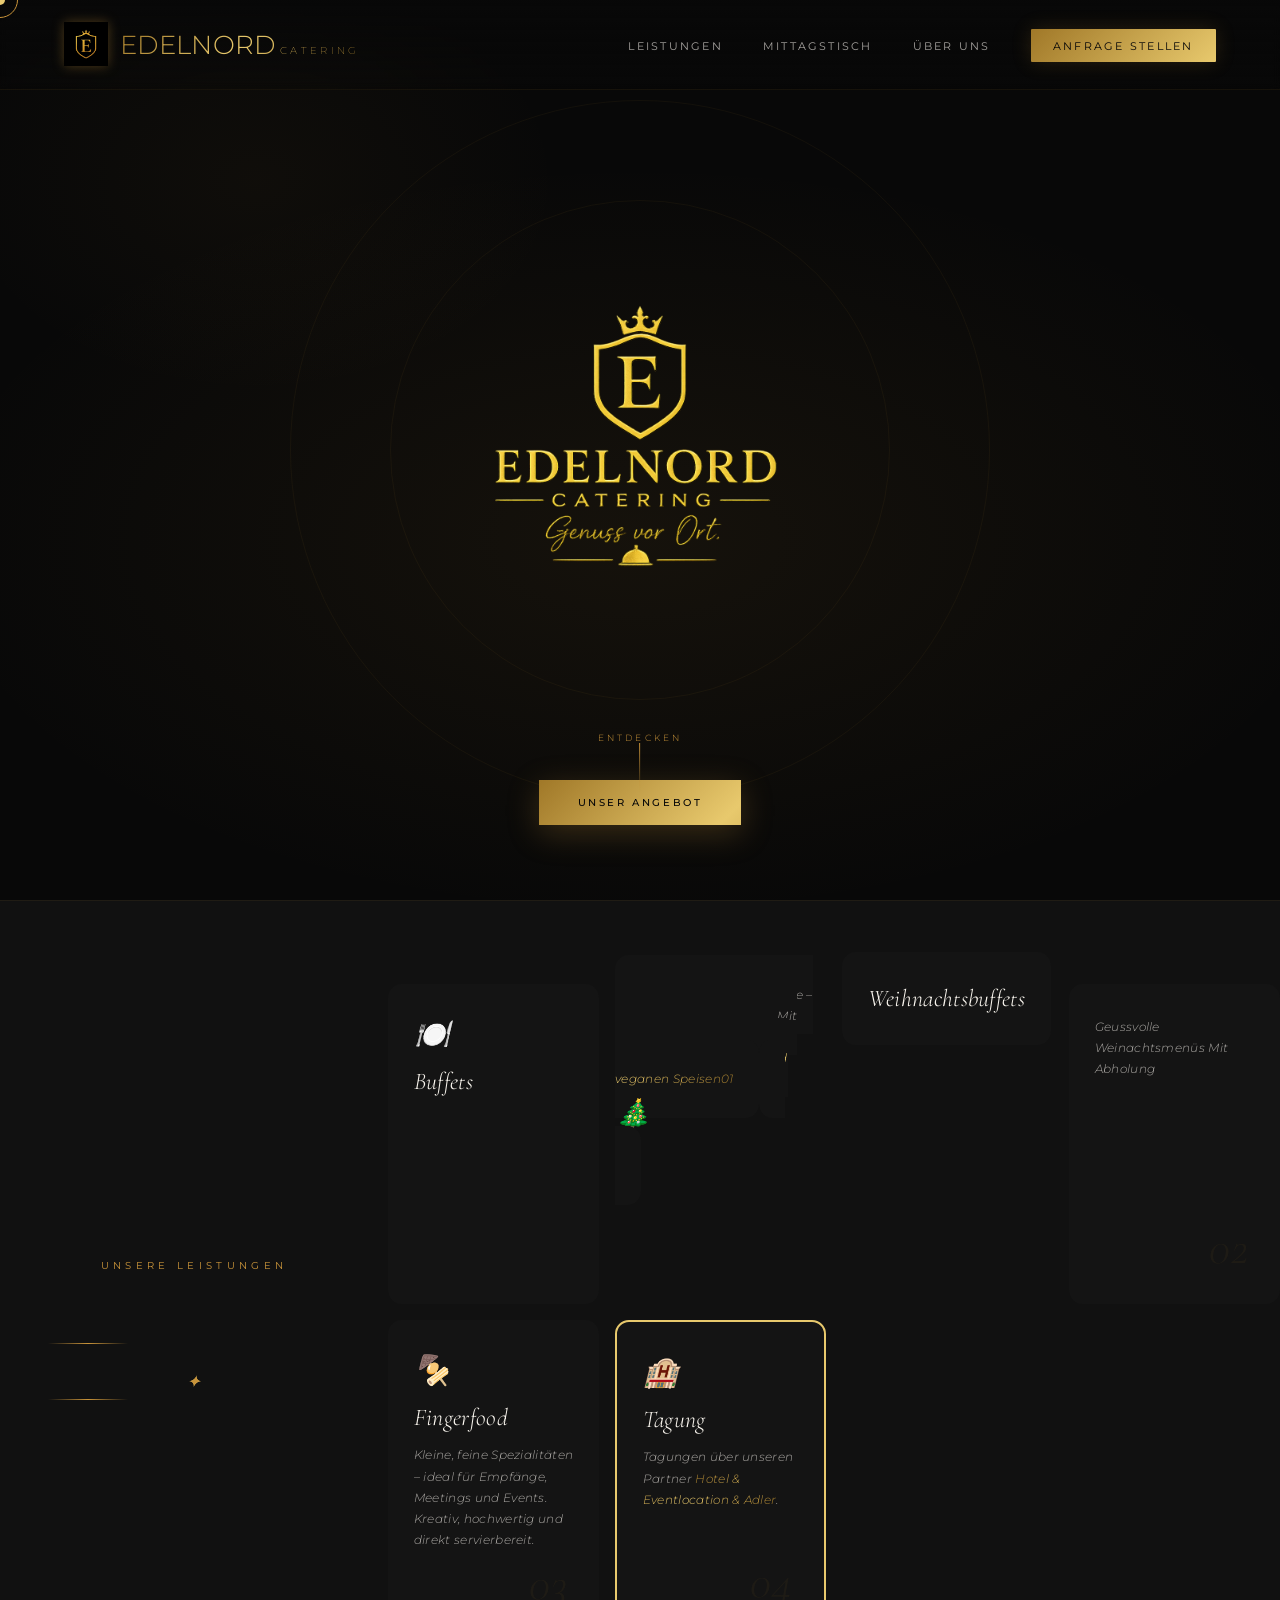
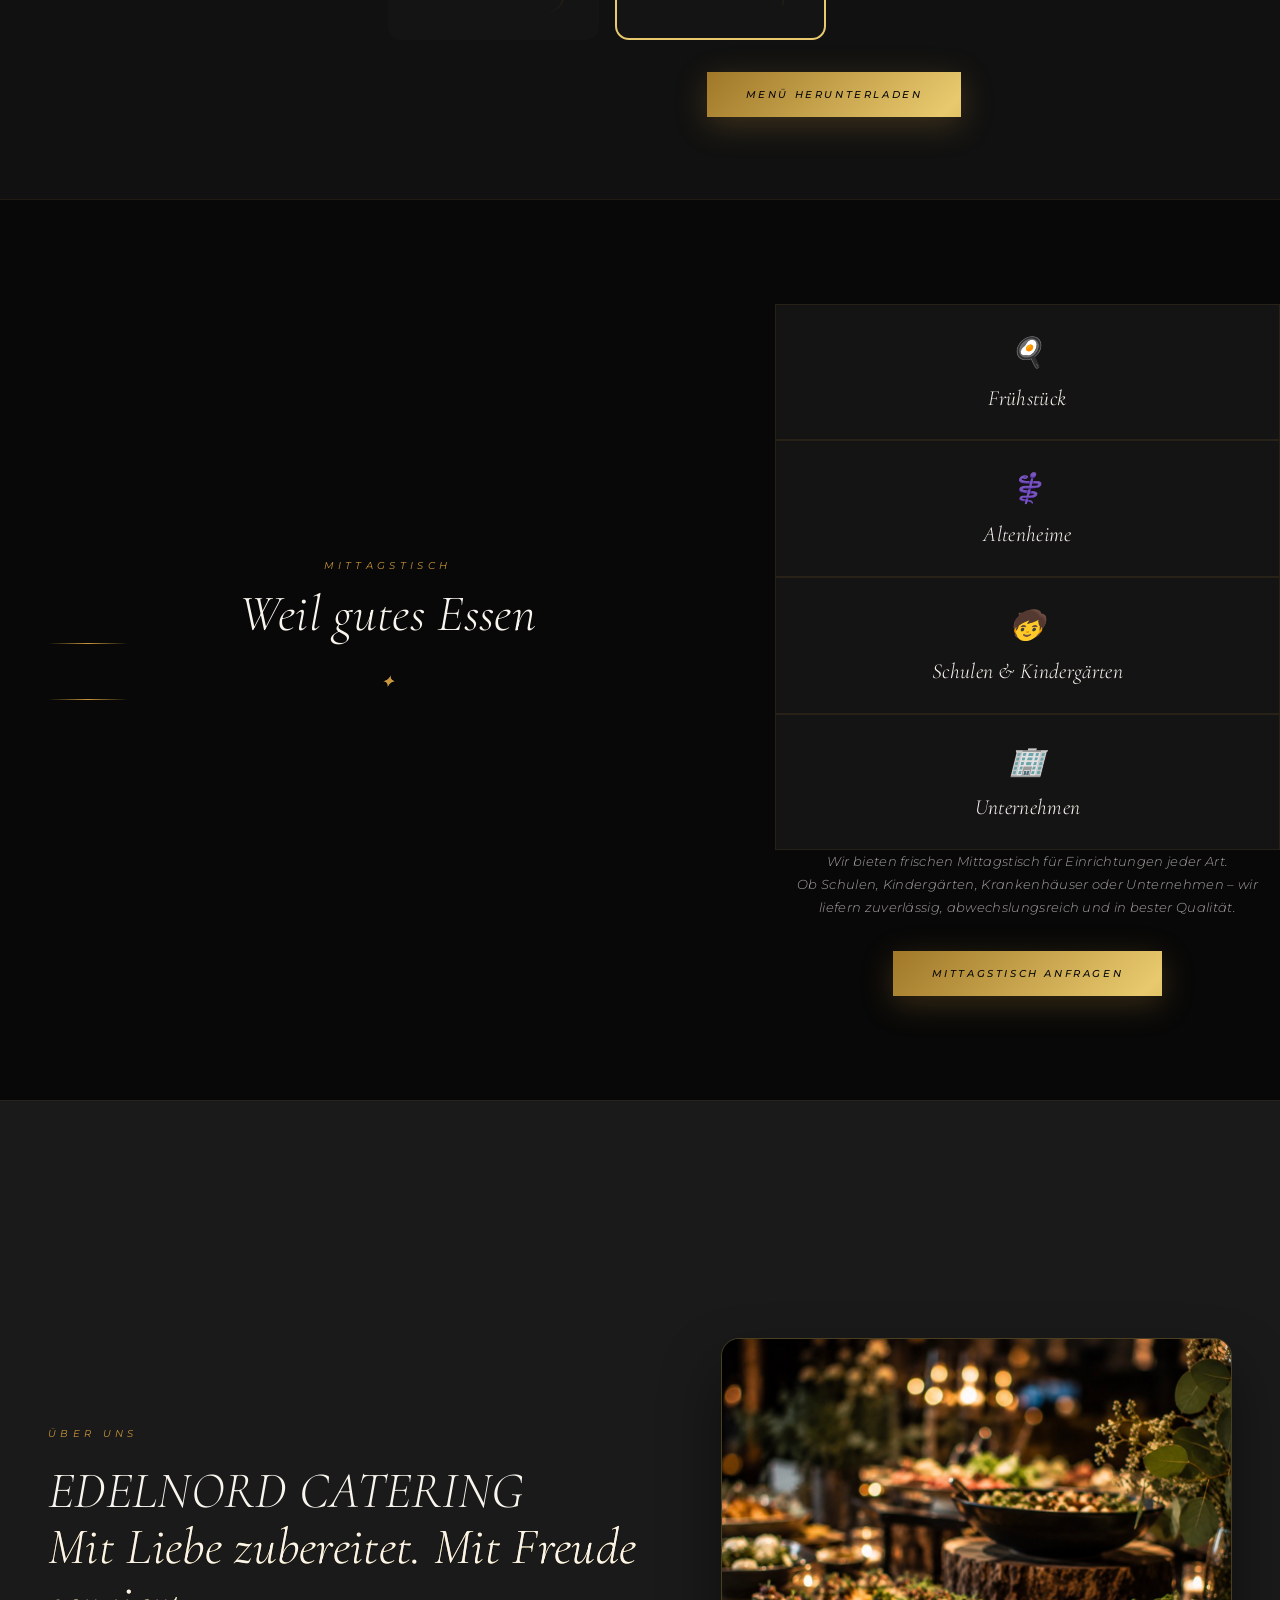
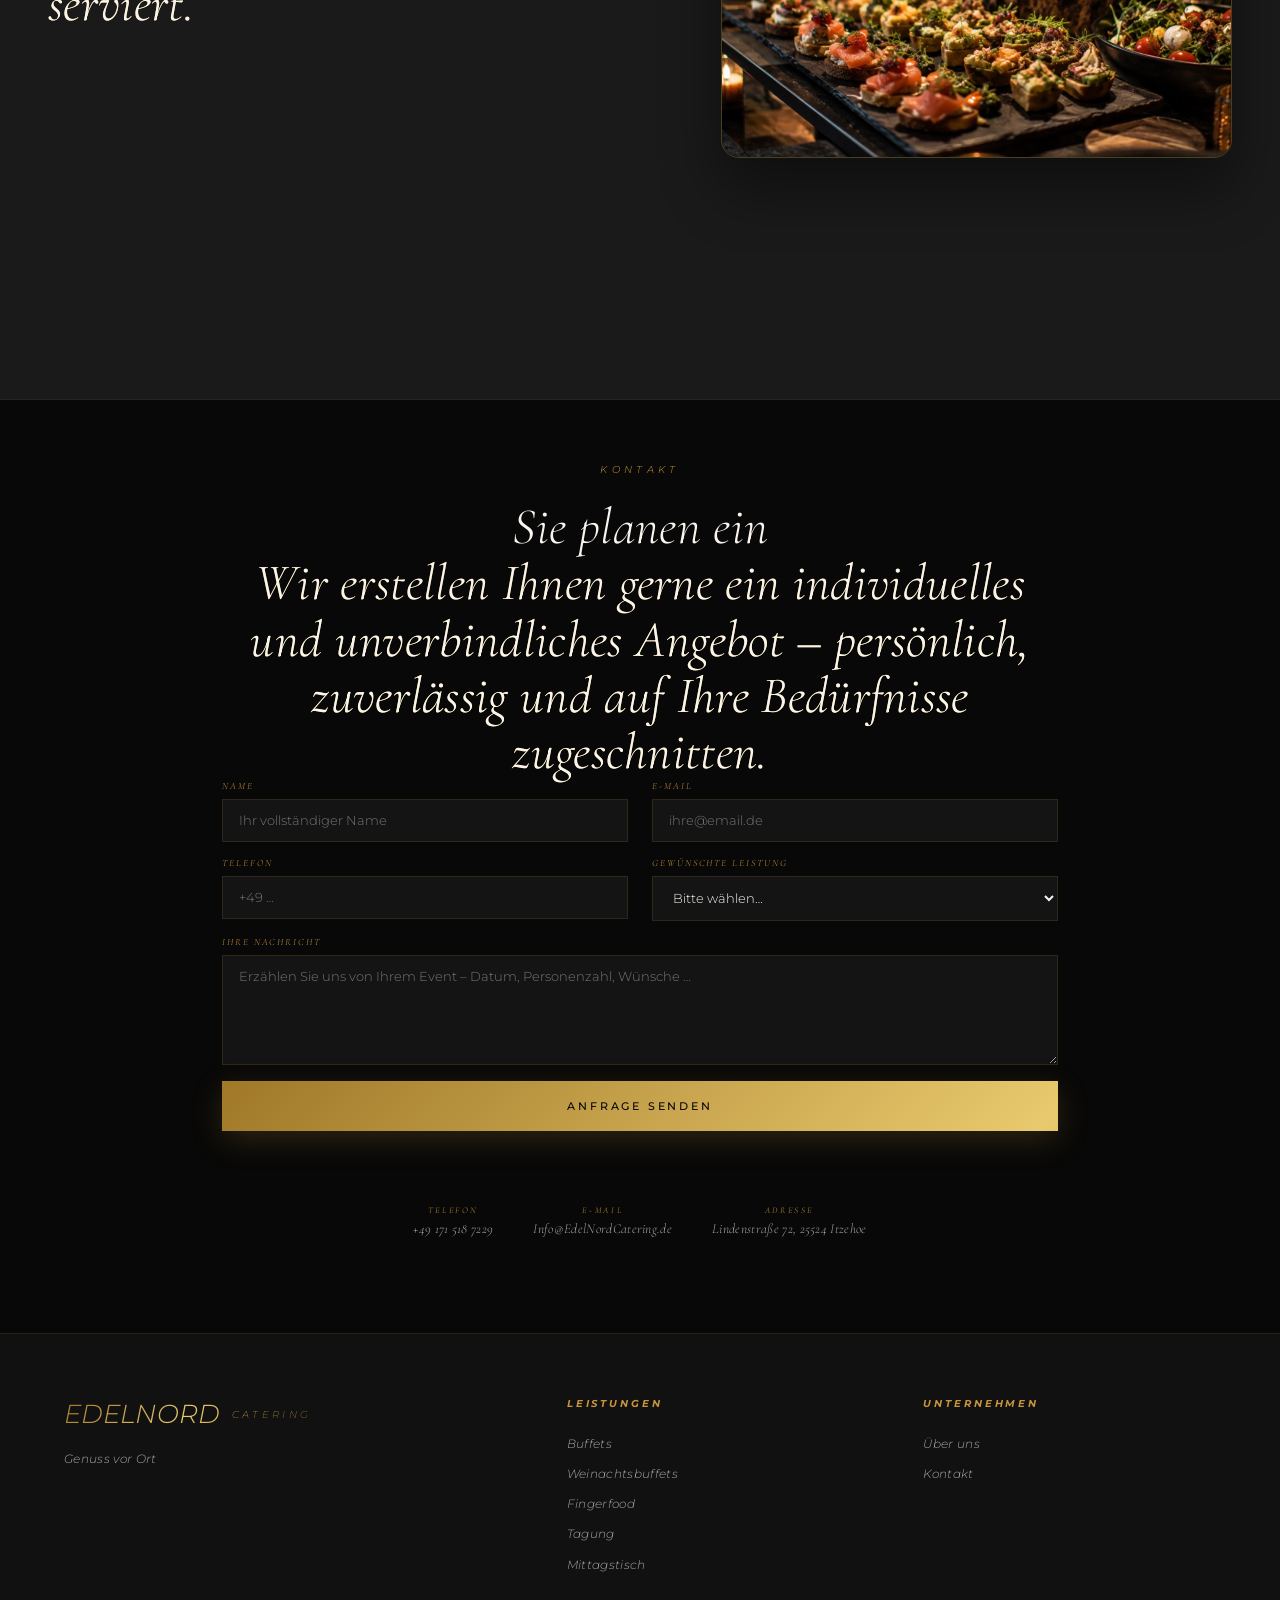
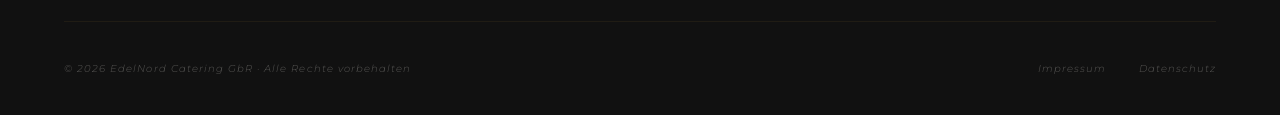
==== index.html @ 955f1447 "Add desktop link for Weihnachtsbuffets card" ====
<!DOCTYPE html>
<html lang="de">
<head>
  <meta charset="UTF-8" />
  <meta name="viewport" content="width=device-width, initial-scale=1.0" />
  <meta name="description" content="Edelnord Catering – Exklusives Catering für Events, Firmen und besondere Anlässe. Qualität, die man schmeckt." />
  <title>EdelNord Catering </title>
  <link rel="icon" type="image/png" href="assets/logo.png.png">
<link rel="apple-touch-icon" href="assets/logo.png.png">
  <link rel="stylesheet" href="css/style.css" />
</head>
<body>
  
  <!-- Cursor -->
  <div class="cursor"></div>
  <div class="cursor-ring"></div>
  
  <!-- ══════════════════════════════════════
       NAVIGATION
   ══════════════════════════════════════ -->
<nav>
  <a href="#home" class="nav-logo">
    <img
      src="assets/logo.jpg"
      alt="EdelNord Catering Logo"
      class="nav-logo-img"
    >

    <div class="nav-logo-text gold-text">
      <span>EDELNORD</span>
      <span>Catering</span>
    </div>
  </a>
  
  <ul class="nav-links">
    <li><a href="#leistungen">Leistungen</a></li>
    <li><a href="#angebote">Mittagstisch</a></li>
    <li><a href="#ueber">Über uns</a></li>
    <li>
      <a href="#kontakt" class="nav-cta desktop-cta">
        Anfrage stellen
      </a>
    </li>
  </ul>
  
  <div class="mobile-nav-actions">
    <a href="#kontakt" class="mobile-request-btn">
      Anfrage stellen
    </a>
    
    <button
      class="hamburger"
      type="button"
      aria-label="Menü öffnen"
      aria-expanded="false"
    >
      <span></span>
      <span></span>
      <span></span>
    </button>
  </div>
</nav>
  
  <!-- ══════════════════════════════════════
       HERO
   ══════════════════════════════ -->
  <section id="home" class="hero">
    <div class="hero-bg"></div>
    <div class="hero-lines"></div>
    <div class="hero-content">
  
  <div class="hero-logo">
    <img src="assets/Slogan.PNG" alt="Edelnord Logo">
  </div>
  
  <div class="hero-scroll">
    <span>Entdecken</span>
    <div class="scroll-line"></div>
  </div>
  
  <div class="hero-actions">
    <a href="#leistungen" class="btn-primary">Unser Angebot</a>
  </div>
  
</div>
  </section>
  
  <!-- ══════════════════════════════
       LEISTUNGEN
   ══════════════════════════════ -->
  <section id="leistungen" class="services">
    <div class="section-inner">
      <div class="services-header reveal">
        <span class="section-label">Unsere Leistungen</span>
        <h2 class="section-title"><br><em style="font-style:italic; background: linear-gradient(135deg, var(--gold-deep), var(--gold-bright) 50%, var(--gold-deep)); -webkit-background-clip: text; [...]
        <div class="divider" style="justify-content:center;">
          <div class="divider-line"></div>
          <span class="divider-icon">✦</span>
          <div class="divider-line"></div>
        </div>
      </div>
        
      <div class="services-grid">
        
          <a href="buffets.html" class="service-card reveal" data-delay="0">
          <span class="service-icon">🍽️</span>
          <h3 class="service-name">Buffets</h3>
          <p class="service-desc"> Vielfältige Buffetkonzepte – von klassisch bis modern. Mit einer großen Auswahl an Fleisch-, <span class="gold-text">vegetarischen und veganen Speisen</span[...]
          <span class="service-number">01</span>
        
        </a>

    

        <a href="weihnachtsbuffets.html" class="service-card reveal" data-delay="0.1" aria-label="Weihnachtsbuffets Seite öffnen">
          <span class="service-icon">🎄</span>
          <h3 class="service-name">Weihnachtsbuffets</h3>
          <p class="service-desc">Geussvolle Weinachtsmenüs Mit Abholung</p>
          <span class="service-number">02</span>
        </a>
        <a href="fingerfood.html" class="service-card reveal" data-delay="0.2">
  <span class="service-icon">🍢</span>
  <h3 class="service-name">Fingerfood</h3>
  <p class="service-desc">Kleine, feine Spezialitäten – ideal für Empfänge, Meetings und Events. Kreativ, hochwertig und direkt servierbereit.</p>
  <span class="service-number">03</span>
</a>
       <a href="tagung.html"
   class="service-card reveal partner-card"
   data-delay="0.3">

  <span class="service-icon">🏨</span>

  <h3 class="service-name">Tagung</h3>

  <p class="service-desc">
    Tagungen über unseren Partner
    <span class="gold-text">Hotel & Eventlocation  &amp; Adler</span>.
  </p>

  <span class="service-number">04</span>

</a>
      </div>

      <div class="services-cta reveal" data-delay="0.4" style="text-align:center; margin-top:2rem;">
        <a href="assets/Men%C3%BCkarte%20Weihnachtsessen%20Abholung%202026%20-%20EdelNord.pdf" class="btn-primary" target="_blank" rel="noopener" download>
          Menü herunterladen
        </a>
      </div>
    </div>
  </section>
  
  <!-- ══════════════════════════════
       ANGEBOTE
   ══════════════════════════════ -->
  <section id="angebote" class="offers">
  <div class="section-inner">
    <div class="offers-header reveal">
      <span class="section-label">Mittagstisch</span>

      <h2 class="section-title">
        Weil gutes Essen<br>
        <em style="font-style:italic; background: linear-gradient(135deg, var(--gold-deep), var(--gold-bright) 50%, var(--gold-deep)); -webkit-background-clip:text; -webkit-text-fill-color:transp[...]
          Menschen verbindet.
        </em>
      </h2>

      <div class="divider" style="justify-content:center; margin-top:1.5rem;">
        <div class="divider-line"></div>
        <span class="divider-icon">✦</span>
        <div class="divider-line"></div>
      </div>
    </div>

    <a href="fruehstueck.html" class="offer-pill reveal" data-delay="0">
  <span class="offer-icon">🍳</span>
  <span class="offer-name">Frühstück</span>
</a>

      <div class="offer-pill reveal" data-delay="0.1">
        <span class="offer-icon">⚕️</span>
        <span class="offer-name">Altenheime</span>
      </div>

      <div class="offer-pill reveal" data-delay="0.2">
        <span class="offer-icon">🧒</span>
        <span class="offer-name">Schulen & Kindergärten</span>
      </div>

      <div class="offer-pill reveal" data-delay="0.3">
        <span class="offer-icon">🏢</span>
        <span class="offer-name">Unternehmen</span>
      </div>
    </div>

    <div class="offers-cta reveal" data-delay="0.4">
      <p>
        Wir bieten frischen Mittagstisch für Einrichtungen jeder Art.<br>
        Ob Schulen, Kindergärten, Krankenhäuser oder Unternehmen –
        wir liefern zuverlässig, abwechslungsreich und in bester Qualität.
      </p>

      <a href="#kontakt" class="btn-primary">Mittagstisch anfragen</a>
    </div>
  </div>
</section>
  <!-- ══════════════════════════════
       WARUM EDELNORD
  
  <section id="warum" class="why">
    <div class="section-inner">
      <div class="why-layout">
        <div class="why-text reveal">
          <span class="section-label">Warum Edelnord Catering</span>
          <h2 class="section-title">Qualität, die man sieht &amp; schmeckt</h2>
          <p>Von der Auswahl der Zutaten bis zur finalen Umsetzung vor Ort stehen wir für ein Niveau, das überzeugt. Jedes Detail ist durchdacht, jedes Gericht mit Sorgfalt zubereitet.</p>
          <div class="why-pillars">
            <div class="pillar">
              <span class="pillar-icon">✦</span>
              <span class="pillar-name">Frisch zubereitet</span>
            </div>
            <div class="pillar">
              <span class="pillar-icon">✦</span>
              <span class="pillar-name">Hochwertige Zutaten</span>
            </div>
            <div class="pillar">
              <span class="pillar-icon">✦</span>
              <span class="pillar-name">Zuverlässiger Service</span>
            </div>
            <div class="pillar">
              <span class="pillar-icon">✦</span>
              <span class="pillar-name">Individuelle Planung</span>
            </div>
          </div>
        </div>
        <div class="why-visual reveal" data-delay="0.2">
          <div class="why-visual-inner">
            <span class="why-visual-monogram">E</span>
            <div class="why-visual-label">
              <span>Est. Norddeutschland</span>
              <strong>EDELNORD CATERING</strong>
            </div>
          </div>
        </div>
      </div>
    </div>
  </section>
 ══════════════════════════════ -->
  <!-- ══════════════════════════════
       IMPRESSIONEN
  
  <section id="impressionen" class="impressions">
    <div class="section-inner">
      <div class="impressions-header reveal">
        <span class="section-label">Genuss & Impressionen</span>
        <h2 class="section-title">Optisch wie geschmacklich<br><em style="font-style:italic;">ein Erlebnis</em></h2>
        <div class="divider" style="justify-content:center; margin-top:1.5rem;">
          <div class="divider-line"></div>
          <span class="divider-icon">✦</span>
          <div class="divider-line"></div>
        </div>
        <p style="max-width:500px; margin:0 auto; font-size:0.8rem; color:var(--white-dim); font-weight:300; line-height:1.9;">
          Unsere Speisen werden mit Sorgfalt und Anspruch zubereitet, um jedem Event das passende kulinarische Erlebnis zu bieten.
        </p>
      </div>
      <div class="gallery-grid reveal" data-delay="0.1">
        <div class="gallery-item">
          <div class="gallery-bg">
            <div class="gallery-placeholder">
              <span class="gallery-placeholder-icon">🍽️</span>
            </div>
          </div>
          <div class="gallery-item-inner">
            <span class="gallery-label">Buffet Arrangements</span>
          </div>
        </div>
        <div class="gallery-item">
          <div class="gallery-bg">
            <div class="gallery-placeholder">
              <span class="gallery-placeholder-icon">🔥</span>
            </div>
          </div>
          <div class="gallery-item-inner">
            <span class="gallery-label">BBQ & Grill Live</span>
          </div>
        </div>
        <div class="gallery-item">
          <div class="gallery-bg">
            <div class="gallery-placeholder">
              <span class="gallery-placeholder-icon">🍢</span>
            </div>
          </div>
          <div class="gallery-item-inner">
            <span class="gallery-label">Fingerfood Kreationen</span>
          </div>
        </div>
        <div class="gallery-item">
          <div class="gallery-bg">
            <div class="gallery-placeholder">
              <span class="gallery-placeholder-icon">☕</span>
            </div>
          </div>
          <div class="gallery-item-inner">
            <span class="gallery-label">Tagungen & Meetings</span>
          </div>
        </div>
        <div class="gallery-item">
          <div class="gallery-bg">
            <div class="gallery-placeholder">
              <span class="gallery-placeholder-icon">⭐</span>
            </div>
          </div>
          <div class="gallery-item-inner">
            <span class="gallery-label">Premium Qualität</span>
          </div>
        </div>
      </div>
    </div>
  </section>
  ══════════════════════════════ -->
  
  <!-- ══════════════════════════════
       ÜBER UNS
   ══════════════════════════════ -->
  <section id="ueber" class="about">
  <div class="section-inner">
    <div class="about-layout">

      <div class="about-body reveal">
        <span class="section-label about-tag">Über uns</span>

        <h2 class="about-title">
          EDELNORD CATERING<br>
          <em style="font-style:italic; background: linear-gradient(135deg, var(--gold-deep), var(--gold-bright) 50%, var(--gold-deep)); -webkit-background-clip: text; -webkit-text-fill-color: transp[...]
            Genuss vor Ort
          </em>
        </h2>

        <p>Kennengelernt haben wir uns während unserer Ausbildung als Köche. Nach unserer Ausbildung sammelten wir in verschiedenen gastronomischen Betrieben wertvolle Erfahrungen und entwickel[...]

        <p>Die gemeinsame Leidenschaft für gutes Essen, Qualität und Gastfreundschaft führte schließlich zur Gründung von EdelNord Catering.</p>

        <p>Heute stehen wir für frische Zutaten, handwerkliche Qualität und zuverlässigen Service. Ob Hochzeit, Firmenfeier, Geburtstag oder Familienfest – unser Ziel ist es, besondere Momen[...]

        <p class="about-signature">Mit Liebe zubereitet. Mit Freude serviert.</p>
      </div>

      <div class="about-image reveal" data-delay="0.2">
        <img src="assets/ueberuns.jpeg" alt="EdelNord Catering Über uns">
      </div>

    </div>
  </div>
</section>
  <!-- ══════════════════════════════
       KONTAKT
   ══════════════════════════════ -->
 <section id="kontakt" class="contact">
  <div class="contact-inner">
    <span class="contact-pretitle reveal">Kontakt</span>

    <h2 class="contact-title reveal">
      Sie planen ein<br>
      <em style="font-style:italic; background: linear-gradient(135deg, var(--gold-deep), var(--gold-bright) 50%, var(--gold-deep)); -webkit-background-clip: text; -webkit-text-fill-color: transp[...]
        besonderes Event?
      </em>
    </h2>

    <p class="contact-body reveal">
      Wir erstellen Ihnen gerne ein individuelles und unverbindliches Angebot – persönlich, zuverlässig und auf Ihre Bedürfnisse zugeschnitten.
    </p>

    <form
      class="contact-form reveal"
      data-delay="0.1"
      action="https://formspree.io/f/mzdlvapv"
      method="POST">

      <div class="form-row">
        <div class="form-field">
          <label for="name">Name</label>
          <input type="text" id="name" name="Name" placeholder="Ihr vollständiger Name" autocomplete="name" required>
        </div>

        <div class="form-field">
          <label for="email">E-Mail</label>
          <input type="email" id="email" name="E-Mail" placeholder="ihre@email.de" autocomplete="email" required>
        </div>
      </div>

      <div class="form-row">
        <div class="form-field">
          <label for="telefon">Telefon</label>
          <input type="tel" id="telefon" name="Telefon" placeholder="+49 …" autocomplete="tel">
        </div>

        <div class="form-field">
          <label for="leistung">Gewünschte Leistung</label>
          <select id="leistung" name="Leistung">
            <option value="">Bitte wählen…</option>
            <option>Buffet</option>
            <option>Weinachtsbuffets</option>
            <option>Fingerfood</option>
            <option>Tagung</option>
            <option>Mittagstisch</option>
            <option>Kombination / Sonstiges</option>
          </select>
        </div>
      </div>

      <div class="form-field">
        <label for="nachricht">Ihre Nachricht</label>
        <textarea id="nachricht" name="Nachricht" placeholder="Erzählen Sie uns von Ihrem Event – Datum, Personenzahl, Wünsche …" required></textarea>
      </div>
<button type="submit" class="form-submit">
  Anfrage senden
</button>

<p class="form-status" aria-live="polite"></p>
    </form>

    <div class="contact-alt reveal" data-delay="0.3">
      <div class="contact-alt-item">
        <span>Telefon</span>
        <a href="tel:+49 171 518 7229 ">+49 171 518 7229 </a>
      </div>

      <div class="contact-alt-item">
        <span>E-Mail</span>
        <a href="mailto:Info@EdelNordCatering.de">Info@EdelNordCatering.de</a>
      </div>

      <div class="contact-alt-item">
        <span>Adresse</span>
        <span>Lindenstraße 72, 25524 Itzehoe</span>
      </div>
    </div>
  </div>
</section>
  
  <!-- ══════════════════════════════
       FOOTER
   ══════════════════════════════ -->
  <footer>
    <div class="footer-inner">
      <div class="footer-brand">
        <a href="#home" class="nav-logo gold-text">
          <span>EDELNORD</span>
          <span>Catering</span>
        </a>
        <p>Genuss vor Ort<br></p>
      </div>
      <div class="footer-col">
        <h4>Leistungen</h4>
        <ul>
          <li><a href="#leistungen">Buffets</a></li>
          <li><a href="#leistungen">Weinachtsbuffets</a></li>
          <li><a href="#leistungen">Fingerfood</a></li>
          <li><a href="#leistungen">Tagung</a></li>
          <li><a href="#angebote">Mittagstisch</a></li>
        </ul>
      </div>
      <div class="footer-col">
        <h4>Unternehmen</h4>
        <ul>
          <li><a href="#ueber">Über uns</a></li>
      
          <li><a href="#kontakt">Kontakt</a></li>
        </ul>
      </div>
    </div>
    <div class="footer-bottom">
      <p>&copy; 2026 EdelNord Catering GbR · Alle Rechte vorbehalten</p>
      <div style="display:flex; gap:2rem;">
        <a href="impressum.html">Impressum</a>
<a href="datenschutz.html">Datenschutz</a>
      </div>
    </div>
  </footer>
  
  <script src="js/main.js"></script>
</body>
</html>
---- css/style.css ----
/* ============================================
   EDELNORD CATERING — VIP Design System
   Palette: Deep Black + Liquid Gold
   ============================================ */

@import url('https://fonts.googleapis.com/css2?family=Cormorant+Garamond:ital,wght@0,300;0,400;0,600;0,700;1,300;1,400&family=Montserrat:wght@200;300;400;500;600&display=swap');

/* ── CSS Variables ── */
:root {
  --black:        #080808;
  --black-mid:    #111111;
  --black-soft:   #1a1a1a;
  --black-card:   #141414;
  --gold-deep:    #a07828;
  --gold:         #c9943a;
  --gold-bright:  #e8c96d;
  --gold-light:   #f5e4b0;
  --gold-glow:    rgba(201,148,58,0.18);
  --white:        #f9f5ee;
  --white-dim:    rgba(249,245,238,0.65);
  --white-faint:  rgba(249,245,238,0.12);

  --font-display: 'Cormorant Garamond', Georgia, serif;
  --font-ui:      'Montserrat', sans-serif;

  --transition:   0.4s cubic-bezier(0.25, 0.46, 0.45, 0.94);
  --transition-slow: 0.8s cubic-bezier(0.25, 0.46, 0.45, 0.94);
}

/* ── Reset ── */
*, *::before, *::after { box-sizing: border-box; margin: 0; padding: 0; }
html { scroll-behavior: smooth; }
body {
  background: var(--black);
  color: var(--white);
  font-family: var(--font-ui);
  font-weight: 300;
  letter-spacing: 0.02em;
  overflow-x: hidden;
  cursor: none;
}

/* ── Custom Cursor ── */
.cursor {
  width: 10px; height: 10px;
  background: var(--gold-bright);
  border-radius: 50%;
  position: fixed;
  pointer-events: none;
  z-index: 9999;
  transform: translate(-50%, -50%);
  transition: transform 0.1s ease, opacity 0.3s ease;
  mix-blend-mode: screen;
}
.cursor-ring {
  width: 36px; height: 36px;
  border: 1px solid var(--gold);
  border-radius: 50%;
  position: fixed;
  pointer-events: none;
  z-index: 9998;
  transform: translate(-50%, -50%);
  transition: transform 0.25s ease, width 0.3s ease, height 0.3s ease, border-color 0.3s ease;
}
body:hover .cursor { opacity: 1; }
a:hover ~ .cursor, button:hover ~ .cursor { transform: translate(-50%,-50%) scale(2); }

/* ── Gold Gradient Text Utility ── */
.gold-text {
  background: linear-gradient(135deg, var(--gold-deep) 0%, var(--gold-bright) 50%, var(--gold-deep) 100%);
  -webkit-background-clip: text;
  -webkit-text-fill-color: transparent;
  background-clip: text;
}

/* ── Noise Overlay ── */
body::before {
  content: '';
  position: fixed;
  inset: 0;
  background-image: url("data:image/svg+xml,%3Csvg viewBox='0 0 256 256' xmlns='http://www.w3.org/2000/svg'%3E%3Cfilter id='noise'%3E%3CfeTurbulence type='fractalNoise' baseFrequency='0.9' numOctaves='4' stitchTiles='stitch'/%3E%3C/filter%3E%3Crect width='100%25' height='100%25' filter='url(%23noise)' opacity='0.035'/%3E%3C/svg%3E");
  pointer-events: none;
  z-index: 1;
  opacity: 0.4;
}

/* ============================================
   NAVIGATION
   ============================================ */
nav {
  position: fixed;
  top: 0; left: 0; right: 0;
  z-index: 100;
  display: flex;
  align-items: center;
  justify-content: space-between;
  padding: 1.4rem 4rem;
  background: linear-gradient(180deg, rgba(8,8,8,0.95) 0%, transparent 100%);
  backdrop-filter: blur(4px);
  border-bottom: 1px solid rgba(201,148,58,0.08);
  transition: var(--transition);
}
nav.scrolled {
  background: rgba(8,8,8,0.97);
  border-bottom-color: rgba(201,148,58,0.18);
}
.nav-logo {
  text-decoration: none;
  display: flex;
  flex-direction: row;   /* ← side by side instead of stacked */
  align-items: center;
  gap: 0.75rem;
}
.nav-logo-img {
  width: 44px;
  height: 44px;
  object-fit: contain;
  filter: drop-shadow(0 0 6px rgba(201,148,58,0.35));
}
.nav-logo span:first-child { font-size: 1.6rem; }
.nav-logo span:last-child {
  font-family: var(--font-ui);
  font-size: 0.6rem;
  letter-spacing: 0.35em;
  font-weight: 200;
  color: var(--gold);
  text-transform: uppercase;
  margin-top: 2px;
}
.nav-links {
  display: flex;
  gap: 2.5rem;
  list-style: none;
}
.nav-links a {
  font-family: var(--font-ui);
  font-size: 0.7rem;
  font-weight: 400;
  letter-spacing: 0.2em;
  text-transform: uppercase;
  color: var(--white-dim);
  text-decoration: none;
  position: relative;
  transition: color var(--transition);
}
.nav-links a::after {
  content: '';
  position: absolute;
  bottom: -4px; left: 0;
  width: 0; height: 1px;
  background: var(--gold-bright);
  transition: width var(--transition);
}
.nav-links a:hover { color: var(--gold-bright); }
.nav-links a:hover::after { width: 100%; }
.nav-cta {
  font-family: var(--font-ui);
  font-size: 0.65rem;
  font-weight: 500;
  letter-spacing: 0.2em;
  text-transform: uppercase;
  color: var(--black) !important;
  background: linear-gradient(135deg, var(--gold-deep), var(--gold-bright));
  padding: 0.6rem 1.4rem;
  border-radius: 1px;
  text-decoration: none;
  transition: var(--transition);
  box-shadow: 0 0 20px var(--gold-glow);
}
.nav-cta:hover {
  box-shadow: 0 0 35px rgba(201,148,58,0.4);
  transform: translateY(-1px);
}
.nav-cta::after { display: none !important; }

.hamburger {
  display: none;
  flex-direction: column;
  gap: 5px;
  cursor: pointer;
  background: none;
  border: none;
  padding: 4px;
}
.hamburger span {
  display: block; width: 24px; height: 1px;
  background: var(--gold);
  transition: var(--transition);
}

/* ============================================
   HERO
   ============================================ */
.hero {
    display: flex;
    justify-content: center;
    align-items: center;
      min-height: 100vh;
    padding-top: 5rem;
    padding-bottom: 2rem;
}
.hero-bg {
  position: absolute;
  inset: 0;
  background:
    radial-gradient(ellipse 80% 60% at 50% 60%, rgba(201,148,58,0.07) 0%, transparent 70%),
    radial-gradient(ellipse 40% 40% at 20% 20%, rgba(201,148,58,0.04) 0%, transparent 60%),
    var(--black);
}
.hero-lines {
  position: absolute;
  inset: 0;
  overflow: hidden;
  pointer-events: none;
}
.hero-lines::before, .hero-lines::after {
  content: '';
  position: absolute;
  border: 1px solid rgba(201,148,58,0.06);
  border-radius: 50%;
}
.hero-lines::before {
  width: 700px; height: 700px;
  top: 50%; left: 50%;
  transform: translate(-50%, -50%);
  animation: pulsering 6s ease-in-out infinite;
}
.hero-lines::after {
  width: 500px; height: 500px;
  top: 50%; left: 50%;
  transform: translate(-50%, -50%);
  animation: pulsering 6s ease-in-out infinite 1.5s;
}
@keyframes pulsering {
  0%, 100% { opacity: 0.4; transform: translate(-50%,-50%) scale(1); }
  50% { opacity: 0.9; transform: translate(-50%,-50%) scale(1.04); }
}
.hero-content {
     position: relative;
    z-index: 5;
    width: 100%;
    display: flex;
    flex-direction: column;
    align-items: center;
    text-align: center;
}
.hero-logo {
    display: flex;
    justify-content: center;
    margin: 20px 0;
}
.hero-logo img {
    width: 95%;
    max-width: 430px;
}
.hero-actions {
    margin-top: 5px;
}
.hero-tag {
  font-family: var(--font-ui);
  font-size: 0.65rem;
  font-weight: 400;
  letter-spacing: 0.45em;
  text-transform: uppercase;
  color: var(--gold);
  margin-bottom: 2rem;
  opacity: 0;
  animation: fadeUp 1s ease forwards 0.3s;
}
.hero-title {
  font-family: var(--font-display);
  font-size: clamp(4rem, 10vw, 9rem);
  font-weight: 300;
  line-height: 0.9;
  letter-spacing: -0.01em;
  margin-bottom: 1.5rem;
  opacity: 0;
  animation: fadeUp 1s ease forwards 0.6s;
}
.hero-title em {
  font-style: italic;
  font-weight: 300;
  background: linear-gradient(135deg, var(--gold-deep), var(--gold-bright) 50%, var(--gold-deep));
  -webkit-background-clip: text;
  -webkit-text-fill-color: transparent;
  background-clip: text;
}
.hero-sub {
  font-size: 0.8rem;
  font-weight: 300;
  letter-spacing: 0.08em;
  color: var(--white-dim);
  max-width: 520px;
  margin: 0 auto 3rem;
  line-height: 1.9;
  opacity: 0;
  animation: fadeUp 1s ease forwards 0.9s;
}
.hero-actions {
  display: flex;
  gap: 1.2rem;
  justify-content: center;
  flex-wrap: wrap;
  opacity: 0;
  animation: fadeUp 1s ease forwards 1.2s;
}
.btn-primary {
  font-family: var(--font-ui);
  font-size: 0.65rem;
  font-weight: 500;
  letter-spacing: 0.25em;
  text-transform: uppercase;
  padding: 1rem 2.4rem;
  background: linear-gradient(135deg, var(--gold-deep), var(--gold-bright) 50%, var(--gold-deep));
  background-size: 200%;
  color: var(--black);
  border: none;
  cursor: none;
  text-decoration: none;
  display: inline-block;
  transition: var(--transition);
  box-shadow: 0 8px 32px rgba(201,148,58,0.25);
}
.btn-primary:hover {
  background-position: right;
  box-shadow: 0 12px 48px rgba(201,148,58,0.45);
  transform: translateY(-2px);
}
.btn-secondary {
  font-family: var(--font-ui);
  font-size: 0.65rem;
  font-weight: 400;
  letter-spacing: 0.25em;
  text-transform: uppercase;
  padding: 1rem 2.4rem;
  background: transparent;
  color: var(--gold-bright);
  border: 1px solid rgba(201,148,58,0.4);
  cursor: none;
  text-decoration: none;
  display: inline-block;
  transition: var(--transition);
}
.btn-secondary:hover {
  background: rgba(201,148,58,0.07);
  border-color: var(--gold-bright);
}
.hero-scroll {
     position: absolute;
    bottom: 2rem;

    left: 50%;
    transform: translateX(-50%);

    display: flex;
    flex-direction: column;
    align-items: center;
    justify-content: center;

    width: max-content;
    text-align: center;

    z-index: 10;
}
.hero-scroll span {
  font-size: 0.55rem;
  letter-spacing: 0.35em;
  text-transform: uppercase;
  color: var(--gold);
}
.scroll-line {
  width: 1px;
  height: 50px;
  background: linear-gradient(180deg, var(--gold), transparent);
  animation: scrollpulse 2s ease-in-out infinite;
}
@keyframes scrollpulse {
  0%, 100% { opacity: 1; transform: scaleY(1); }
  50% { opacity: 0.3; transform: scaleY(0.6); }
}

/* ============================================
   SECTION BASE
   ============================================ */
section { position: relative; z-index: 2; }
.section-inner { width: 100%; max-width: 1300px; margin: 0 auto; padding: 0 3rem; }
.section-label {
  font-size: 0.6rem;
  font-weight: 400;
  letter-spacing: 0.45em;
  text-transform: uppercase;
  color: var(--gold);
  margin-bottom: 1rem;
  display: block;
}
.section-title {
  font-family: var(--font-display);
  font-size: clamp(2rem, 4vw, 3.4rem);
  font-weight: 300;
  line-height: 1.08;
  margin-bottom: 1.5rem;
}
.divider {
  display: flex;
  align-items: center;
  gap: 1rem;
  margin-bottom: 2rem;
}
.divider-line {
  height: 1px;
  flex: 1;
  background: linear-gradient(90deg, transparent, var(--gold), transparent);
  max-width: 80px;
}
.divider-icon { color: var(--gold); font-size: 1rem; }

.partner-card {
    border: 2px solid var(--gold-bright);
    text-decoration: none;
    color: inherit;
    cursor: pointer;
    transition: all .35s ease;
}

.partner-card:hover {
    transform: translateY(-8px);
    border-color: var(--gold-deep);
    box-shadow: 0 0 25px rgba(212,175,55,.35);
}

/* Reveal animation */
.reveal {
  opacity: 0;
  transform: translateY(40px);
  transition: opacity 0.9s ease, transform 0.9s ease;
}
.reveal.visible {
  opacity: 1;
  transform: translateY(0);
}

@keyframes fadeUp {
  from { opacity: 0; transform: translateY(30px); }
  to   { opacity: 1; transform: translateY(0); }
}

/* ============================================
   SERVICES
   ============================================ */
.services {
  min-height: 100vh;
  display: flex;
  align-items: center;
  padding: 4rem 0;
  background: var(--black-mid);
  border-top: 1px solid rgba(201,148,58,0.08);
  border-bottom: 1px solid rgba(201,148,58,0.08);
}
.services-header { text-align: center; margin-bottom: 1.4rem; }
.services-grid {
  display: grid;
  grid-template-columns: repeat(4, 1fr);
  gap: 1rem;
}
.service-card {
  position: relative;
  background: var(--black-card);
  padding: 2rem 1.6rem;
  overflow: hidden;
 transition: .35s ease;
  cursor: none;
  border-radius: 14px;
}
.service-card::before {
  content: '';
  position: absolute;
  top: 0; left: 0;
  width: 100%; height: 2px;
  background: linear-gradient(90deg, transparent, var(--gold), transparent);
  transform: scaleX(0);
  transition: var(--transition);
}
.service-card:hover::before { transform: scaleX(1); }
.service-card:hover { background: rgba(20,20,20,0.95); transform: translateY(-10px); }
.service-card:hover .service-icon { color: var(--gold-bright); }
.service-icon {
  font-size: 1.8rem;
  color: var(--gold);
  margin-bottom: 1rem;
  display: block;
  transition: color var(--transition);
}
.service-name {
  font-family: var(--font-display);
  font-size: 1.5rem;
  font-weight: 300;
  margin-bottom: .8rem;
  color: var(--white);
}
.service-desc {
  font-size: 0.78rem;
  font-weight: 300;
  line-height: 1.7;
  color: var(--white-dim);
}
.service-number {
  position: absolute;
  bottom: 2rem; right: 2rem;
  font-family: var(--font-display);
  font-size: 3rem;
  font-weight: 300;
  color: rgba(201,148,58,0.06);
  line-height: 1;
  pointer-events: none;
}

/* ============================================
   WHY US
   ============================================ */
.why {
  min-height: 100vh;
  display: flex;
  align-items: center;
  padding: 4rem 0;
  background: var(--black);
}
.why-layout {
  display: grid;
  grid-template-columns: 1fr 1fr;
  gap: 6rem;
  align-items: center;
}
.why-text { }
.why-text .section-title { margin-bottom: 2rem; }
.why-text p {
  font-size: 0.82rem;
  font-weight: 300;
  line-height: 2;
  color: var(--white-dim);
  max-width: 480px;
  margin-bottom: 2rem;
}
.why-pillars {
  display: grid;
  grid-template-columns: 1fr 1fr;
  gap: 1rem;
}
.pillar {
  display: flex;
  flex-direction: column;
  gap: 0.5rem;
  padding: 1.5rem;
  border: 1px solid rgba(201,148,58,0.12);
  position: relative;
  overflow: hidden;
  transition: var(--transition);
}
.pillar::after {
  content: '';
  position: absolute;
  inset: 0;
  background: var(--gold-glow);
  opacity: 0;
  transition: opacity var(--transition);
}
.pillar:hover::after { opacity: 1; }
.pillar-icon { font-size: 1.2rem; color: var(--gold); }
.pillar-name {
  font-size: 0.7rem;
  font-weight: 500;
  letter-spacing: 0.1em;
  text-transform: uppercase;
  color: var(--white);
}
.why-visual {
  position: relative;
  height: 600px;
}
.why-visual-inner {
  position: absolute;
  inset: 0;
  background:
    radial-gradient(ellipse 70% 50% at 50% 50%, rgba(201,148,58,0.12) 0%, transparent 70%),
    var(--black-soft);
  border: 1px solid rgba(201,148,58,0.15);
  display: flex;
  align-items: center;
  justify-content: center;
  overflow: hidden;
}
.why-visual-monogram {
  font-family: var(--font-display);
  font-size: 18rem;
  font-weight: 300;
  line-height: 1;
  background: linear-gradient(135deg, rgba(201,148,58,0.08), rgba(232,201,109,0.15));
  -webkit-background-clip: text;
  -webkit-text-fill-color: transparent;
  background-clip: text;
  user-select: none;
}
.why-visual-label {
  position: absolute;
  bottom: 2.5rem;
  left: 50%;
  transform: translateX(-50%);
  text-align: center;
}
.why-visual-label span {
  font-size: 0.6rem;
  letter-spacing: 0.4em;
  text-transform: uppercase;
  color: var(--gold);
  display: block;
}
.why-visual-label strong {
  font-family: var(--font-display);
  font-size: 1.2rem;
  font-weight: 300;
  color: var(--white-dim);
  letter-spacing: 0.12em;
}

/* ============================================
   IMPRESSIONS / GALLERY
   ============================================ */
.impressions {
  min-height: 100vh;
  display: flex;
  align-items: center;
  padding: 4rem 0;
  background: var(--black-mid);
  border-top: 1px solid rgba(201,148,58,0.08);
}
.impressions-header { text-align: center; margin-bottom: 5rem; }
.gallery-grid {
  display: grid;
  grid-template-columns: repeat(3, 1fr);
  grid-template-rows: repeat(2, 280px);
  gap: 2px;
}
.gallery-item {
  position: relative;
  overflow: hidden;
  background: var(--black-card);
  cursor: none;
}
.gallery-item:first-child {
  grid-row: span 2;
}
.gallery-item-inner {
  position: absolute;
  inset: 0;
  display: flex;
  align-items: flex-end;
  padding: 2rem;
  background: linear-gradient(0deg, rgba(8,8,8,0.7) 0%, transparent 60%);
  transition: var(--transition);
}
.gallery-bg {
  position: absolute;
  inset: 0;
  background: var(--black-soft);
  transition: transform var(--transition-slow);
}
.gallery-item:hover .gallery-bg { transform: scale(1.05); }
.gallery-placeholder {
  width: 100%;
  height: 100%;
  display: flex;
  align-items: center;
  justify-content: center;
  background: linear-gradient(135deg, var(--black-card), var(--black-soft));
}
.gallery-placeholder-icon {
  font-size: 3rem;
  color: rgba(201,148,58,0.15);
}
.gallery-label {
  position: relative;
  z-index: 2;
  font-size: 0.7rem;
  letter-spacing: 0.2em;
  text-transform: uppercase;
  color: var(--gold);
}

/* ============================================
   ANGEBOTE (OFFERS)
   ============================================ */
.offers {
  min-height: 100vh;
  display: flex;
  align-items: center;
  padding: 4rem 0;
  background: var(--black);
}
.offers-header { text-align: center; margin-bottom: 2.5rem; }
.offers-cards {
  display: grid;
  grid-template-columns: repeat(4, 1fr);
  gap: 1rem;
  margin-bottom: 2.5rem;
}
.offer-pill {
  background: var(--black-card);
  border: 1px solid rgba(201,148,58,0.1);
  padding: 1.8rem 1.2rem;
  text-align: center;
  transition: var(--transition);
  position: relative;
  overflow: hidden;

   /* Neu */
  display: block;
  text-decoration: none;
  color: inherit;
  cursor: pointer;
}
.offer-pill::before {
  content: '';
  position: absolute;
  bottom: 0; left: 0;
  height: 2px;
  width: 100%;
  background: linear-gradient(90deg, var(--gold-deep), var(--gold-bright));
  transform: scaleX(0);
  transform-origin: left;
  transition: transform var(--transition);
}
.offer-pill:hover::before { transform: scaleX(1); }
.offer-pill:hover { border-color: rgba(201,148,58,0.3); }
.offer-icon { font-size: 1.8rem; margin-bottom: 1rem; display: block; }
.offer-name {
  font-family: var(--font-display);
  font-size: 1.35rem;
  font-weight: 300;
  color: var(--white);
}
.offers-cta { text-align: center; }
.offers-cta p {
  font-size: 0.8rem;
  color: var(--white-dim);
  font-weight: 300;
  margin-bottom: 2rem;
  line-height: 1.8;
}

/* ============================================
   ABOUT
   ============================================ */
.about {
  min-height: 100vh;
  display: flex;
  align-items: center;
  padding: 4rem 0;
  background: var(--black-soft);
  border-top: 1px solid rgba(201,148,58,0.08);
  border-bottom: 1px solid rgba(201,148,58,0.08);
}
.about-layout {
    display: grid;
    grid-template-columns: 1.1fr .9fr;
    gap: 3rem;
    align-items: center;
}
.about-body {
    text-align: left;
}
.about-image img {
    width: 100%;
    height: 420px;
    object-fit: cover;
    border-radius: 18px;
    border: 1px solid rgba(212,175,55,.25);
    box-shadow: 0 30px 60px rgba(0,0,0,.45);
}
.about-signature {
    margin-top: 2rem;
    color: var(--gold-bright);
    font-style: italic;
}
.about-tag { margin-bottom: 1.5rem; }
.about-title {
  font-family: var(--font-display);
  font-size: clamp(2rem, 4vw, 3.3rem);
  font-weight: 300;
  line-height: 1.1;
  margin-bottom: 2.5rem;
}
.about-body p {
  font-size: 0.82rem;
  font-weight: 300;
  line-height: 1.8;
  color: var(--white-dim);
  margin-bottom: .9rem;
}
.about-visual {
  position: relative;
}
.about-quote-block {
  background: var(--black-card);
  border-left: 2px solid var(--gold);
  padding: 3rem;
  position: relative;
}
.about-quote-block::before {
  content: '\201C';
  font-family: var(--font-display);
  font-size: 8rem;
  line-height: 0;
  color: rgba(201,148,58,0.12);
  position: absolute;
  top: 3rem;
  left: 2rem;
  pointer-events: none;
}
.about-quote {
  font-family: var(--font-display);
  font-size: 1.8rem;
  font-weight: 300;
  font-style: italic;
  line-height: 1.4;
  color: var(--white);
  margin-bottom: 1.5rem;
  position: relative;
}
.about-quote-attr {
  font-size: 0.65rem;
  letter-spacing: 0.3em;
  text-transform: uppercase;
  color: var(--gold);
}
.about-stats {
  display: flex;
  gap: 2px;
  margin-top: 2px;
}
.stat-box {
  flex: 1;
  background: var(--black-card);
  padding: 2rem;
  text-align: center;
}
.stat-num {
  font-family: var(--font-display);
  font-size: 3rem;
  font-weight: 300;
  display: block;
  background: linear-gradient(135deg, var(--gold-deep), var(--gold-bright));
  -webkit-background-clip: text;
  -webkit-text-fill-color: transparent;
  background-clip: text;
  line-height: 1;
  margin-bottom: 0.4rem;
}
.stat-label {
  font-size: 0.6rem;
  letter-spacing: 0.2em;
  text-transform: uppercase;
  color: var(--white-dim);
}

/* ============================================
   CONTACT
   ============================================ */
.contact {
  min-height: 100vh;
  display: flex;
  align-items: center;
  padding: 4rem 0;
  background: var(--black);
  text-align: center;
}
.contact-inner { width: 100%; max-width: 900px; margin: 0 auto; padding: 0 2rem; }
.contact-pretitle {
  font-size: 0.6rem;
  letter-spacing: 0.45em;
  text-transform: uppercase;
  color: var(--gold);
  margin-bottom: 1.5rem;
  display: block;
}
.contact-title {
  font-family: var(--font-display);
  font-size: clamp(2rem, 4vw, 3.3rem);
  font-weight: 300;
  line-height: 1.1;
  margin-bottom: 2rem;
}
.contact-body {
  font-size: 0.82rem;
  font-weight: 300;
  line-height: 2;
  color: var(--white-dim);
  margin-bottom: 2rem;
}
.contact-form {
  display: flex;
  flex-direction: column;
  gap: 1rem;
  text-align: left;
  margin-bottom: 2rem;
}
.form-row {
  display: grid;
  grid-template-columns: 1fr 1fr;
  gap: 1.5rem;
}
.form-field {
  display: flex;
  flex-direction: column;
  gap: 0.5rem;
}
.form-field label {
  font-size: 0.6rem;
  letter-spacing: 0.2em;
  text-transform: uppercase;
  color: var(--gold);
}
.form-field input,
.form-field textarea,
.form-field select {
  background: var(--black-card);
  border: 1px solid rgba(201,148,58,0.15);
  color: var(--white);
  padding: .8rem 1rem;
  font-family: var(--font-ui);
  font-size: 0.8rem;
  font-weight: 300;
  outline: none;
  transition: border-color var(--transition);
  cursor: none;
}
.form-field input:focus,
.form-field textarea:focus,
.form-field select:focus {
  border-color: var(--gold);
}
.form-field textarea { height: 110px; resize: vertical; }
.form-field select option { background: var(--black-card); }
.form-submit {
  width: 100%;
  font-family: var(--font-ui);
  font-size: 0.7rem;
  font-weight: 500;
  letter-spacing: 0.25em;
  text-transform: uppercase;
  padding: 1.1rem;
  background: linear-gradient(135deg, var(--gold-deep), var(--gold-bright) 50%, var(--gold-deep));
  background-size: 200%;
  color: var(--black);
  border: none;
  cursor: none;
  transition: var(--transition);
  box-shadow: 0 8px 32px rgba(201,148,58,0.2);
}
.form-submit:hover {
  background-position: right;
  box-shadow: 0 12px 48px rgba(201,148,58,0.4);
  transform: translateY(-1px);
}
.contact-alt {
  display: flex;
  align-items: center;
  justify-content: center;
  gap: 2.5rem;
  flex-wrap: wrap;
}
.contact-alt-item {
  display: flex;
  flex-direction: column;
  align-items: center;
  gap: 0.4rem;
}
.contact-alt-item span:first-child {
  font-size: 0.55rem;
  letter-spacing: 0.3em;
  text-transform: uppercase;
  color: var(--gold);
}
.contact-alt-item a,
.contact-alt-item span:last-child {
  font-size: 0.85rem;
  color: var(--white-dim);
  text-decoration: none;
  font-weight: 300;
  transition: color var(--transition);
}
.contact-alt-item a:hover { color: var(--gold-bright); }

/* ============================================
   FOOTER
   ============================================ */
footer {
  background: var(--black-mid);
  border-top: 1px solid rgba(201,148,58,0.12);
  padding: 4rem 4rem 2.5rem;
}
.footer-inner {
  max-width: 1200px;
  margin: 0 auto;
  display: grid;
  grid-template-columns: 1.5fr 1fr 1fr;
  gap: 4rem;
  padding-bottom: 3rem;
  border-bottom: 1px solid rgba(201,148,58,0.08);
  margin-bottom: 2.5rem;
}
.footer-brand .nav-logo { margin-bottom: 1.2rem; display: inline-flex; }
.footer-brand p {
  font-size: 0.75rem;
  color: var(--white-dim);
  font-weight: 300;
  line-height: 1.8;
  max-width: 280px;
}
.footer-col h4 {
  font-size: 0.6rem;
  letter-spacing: 0.3em;
  text-transform: uppercase;
  color: var(--gold);
  margin-bottom: 1.5rem;
}
.footer-col ul { list-style: none; display: flex; flex-direction: column; gap: 0.7rem; }
.footer-col ul a {
  font-size: 0.78rem;
  color: var(--white-dim);
  text-decoration: none;
  font-weight: 300;
  transition: color var(--transition);
}
.footer-col ul a:hover { color: var(--gold-bright); }
.footer-bottom {
  max-width: 1200px;
  margin: 0 auto;
  display: flex;
  align-items: center;
  justify-content: space-between;
  flex-wrap: wrap;
  gap: 1rem;
}
.footer-bottom p {
  font-size: 0.65rem;
  color: rgba(249,245,238,0.3);
  letter-spacing: 0.1em;
}
.footer-bottom a {
  font-size: 0.65rem;
  color: rgba(249,245,238,0.3);
  text-decoration: none;
  letter-spacing: 0.1em;
  transition: color var(--transition);
}
.footer-bottom a:hover { color: var(--gold); }

.legal-page {
  min-height: 100vh;
  padding: 8rem 0;
  background: var(--black);
}

.legal-page p {
  color: var(--white-dim);
  line-height: 1.8;
  margin-bottom: 1rem;
}

.legal-page a {
  color: var(--gold-bright);
}

/* ============================================
   MOBILE
   ============================================ */
@media (max-width: 900px) {
  nav { padding: 1.2rem 1.5rem; }
  .nav-links { display: none; }
  .nav-links.open {
    display: flex;
    flex-direction: column;
    position: fixed;
    top: 0; left: 0; right: 0; bottom: 0;
    background: rgba(8,8,8,0.98);
    align-items: center;
    justify-content: center;
    gap: 2.5rem;
    z-index: 99;
  }
  .nav-links.open a { font-size: 1.2rem; letter-spacing: 0.2em; }
  .hamburger { display: flex; z-index: 101; }
  .nav-cta { display: none; }

  .hero-title { font-size: clamp(3rem, 12vw, 5rem); }

  .why-layout,
  .about-layout { grid-template-columns: 1fr; gap: 3rem; }
  .why-visual { height: 300px; }
  .about-stats { flex-direction: column; }

  .gallery-grid {
    grid-template-columns: 1fr 1fr;
    grid-template-rows: auto;
  }
  .gallery-item:first-child { grid-row: span 1; }

  .form-row { grid-template-columns: 1fr; }

  .footer-inner { grid-template-columns: 1fr; gap: 2.5rem; }
  .footer-bottom { flex-direction: column; text-align: center; }

  .section-inner { padding: 0 1.5rem; }
  body { cursor: auto; }
  .cursor, .cursor-ring { display: none; }
}
/* ============================================
   RESPONSIVE FIX — HANDY & TABLET
   ============================================ */

@media (max-width: 900px) {

  html, body {
    overflow-x: hidden;
  }

  nav {
    padding: 1rem 1.2rem;
  }

  .nav-logo-img {
    width: 38px;
    height: 38px;
  }

  .nav-logo span:first-child {
    font-size: 1.25rem;
  }

  .hero {
    display: flex;
    flex-direction: column;
    justify-content: center;
    align-items: center;
    position: relative;
}


.hero-content {
    display: flex;
    flex-direction: column;
    align-items: center;
}

  .hero-tag {
    font-size: 0.55rem;
    letter-spacing: 0.25em;
    margin-bottom: 1rem;
  }

  .hero-title {
    font-size: clamp(2.8rem, 15vw, 4.5rem);
    margin-bottom: 1rem;
  }

  .hero-logo img {
    width: 85%;
    max-width: 360px;
  }

.hero-actions {
    order: 1;
}
  .btn-primary,
  .btn-secondary {
    padding: 0.9rem 1.6rem;
    font-size: 0.6rem;
    letter-spacing: 0.18em;
  }

 .hero-scroll {
    position: static;      /* nicht mehr absolut */
    transform: none;
    margin-top: 1.5rem;    /* Abstand zum Button */
    order: 3;
}


  .scroll-line {
    height: 35px;
  }

  .services,
  .why,
  .impressions,
  .offers,
  .about,
  .contact {
    padding: 5rem 0;
  }

  .section-inner {
    padding: 0 1.2rem;
  }

  .section-title,
  .about-title,
  .contact-title {
    font-size: clamp(2.2rem, 11vw, 3.4rem);
  }

  .services-grid,
  .offers-cards {
    grid-template-columns: 1fr;
    gap: 1rem;
  }

  .service-card {
    padding: 2.5rem 1.8rem;
  }

  .gallery-grid {
    grid-template-columns: 1fr;
    grid-template-rows: auto;
    gap: 1rem;
  }

  .gallery-item {
    height: 240px;
  }

  .about-layout {
    grid-template-columns: 1fr;
    gap: 2.5rem;
  }

  .about-body {
    text-align: center;
  }

  .about-image img {
    height: 340px;
  }

  .form-row {
    grid-template-columns: 1fr;
  }

  .contact-alt {
    flex-direction: column;
    gap: 1.5rem;
  }

  footer {
    padding: 3rem 1.2rem 2rem;
  }

  .footer-inner {
    grid-template-columns: 1fr;
    gap: 2rem;
    text-align: center;
  }

  .footer-brand p {
    margin: 0 auto;
  }
}

@media (max-width: 480px) {

  .hero-logo img {
    width: 92%;
    max-width: 300px;
  }

  .hero-title {
    font-size: 3rem;
  }

  .hero-tag {
    letter-spacing: 0.18em;
  }

  .about-image img {
    height: 260px;
  }

  .service-card,
  .offer-pill {
    padding: 2rem 1.4rem;
  }
}
.service-card {
    text-decoration: none;
    color: inherit;
}

/* ============================================
   COMPACT SECTION OVERRIDES — Hauptseite
   ============================================ */
@media (min-width: 901px) {
  .services,
  .offers,
  .about,
  .contact {
    min-height: 100vh;
    display: flex;
    align-items: center;
    padding-top: 4rem;
    padding-bottom: 4rem;
  }

  .services-grid,
  .offers-cards {
    grid-template-columns: repeat(4, 1fr);
    gap: 1rem;
  }

  .services-header,
  .offers-header {
    margin-bottom: 2.5rem;
  }

  .section-title,
  .about-title,
  .contact-title {
    font-size: clamp(2rem, 4vw, 3.3rem);
  }

  .service-card {
    padding: 2rem 1.6rem;
    min-height: 320px;
  }

  .offer-pill {
    padding: 1.8rem 1.2rem;
  }

  .about-layout {
    grid-template-columns: 1.1fr .9fr;
    gap: 3rem;
  }

  .about-image img {
    height: 420px;
  }

  .contact-form {
    gap: 1rem;
    margin-bottom: 2rem;
  }
}
/* ============================================
   MOBILE NAVIGATION
   Kleiner Anfrage-Button + Hamburger oben
   ============================================ */

.mobile-nav-actions {
  display: none;
}

/* Hamburger-Grunddesign */
.hamburger {
  display: none;
  width: 38px;
  height: 38px;
  padding: 8px;
  border: 1px solid rgba(201, 148, 58, 0.35);
  background: rgba(8, 8, 8, 0.85);
  flex-direction: column;
  align-items: center;
  justify-content: center;
  gap: 5px;
  cursor: pointer;
  position: relative;
  z-index: 103;
}

.hamburger span {
  display: block;
  width: 20px;
  height: 1px;
  background: var(--gold-bright);
  transition:
    transform 0.3s ease,
    opacity 0.3s ease;
}

/* Hamburger wird zu einem X */
.hamburger.active span:nth-child(1) {
  transform: translateY(6px) rotate(45deg);
}

.hamburger.active span:nth-child(2) {
  opacity: 0;
}

.hamburger.active span:nth-child(3) {
  transform: translateY(-6px) rotate(-45deg);
}

/* ============================================
   HANDY UND TABLET
   ============================================ */

@media (max-width: 900px) {
  nav {
    min-height: 68px;
    padding: 0.7rem 1rem;
    background: rgba(8, 8, 8, 0.97);
    backdrop-filter: blur(12px);
  }

  .nav-logo {
    gap: 0.45rem;
    min-width: 0;
  }

  .nav-logo-img {
    width: 34px;
    height: 34px;
    flex-shrink: 0;
  }

  .nav-logo-text {
    display: flex;
    flex-direction: column;
  }

  .nav-logo span:first-child {
    font-size: 1.05rem;
    line-height: 1;
  }

  .nav-logo span:last-child {
    font-size: 0.45rem;
    letter-spacing: 0.25em;
    margin-top: 3px;
  }

  /* Desktop-Anfrage-Button ausblenden */
  .desktop-cta {
    display: none !important;
  }

  /* Rechte Seite: Anfrage und Hamburger */
  .mobile-nav-actions {
    display: flex;
    align-items: center;
    gap: 0.5rem;
    position: relative;
    z-index: 103;
  }

  .mobile-request-btn {
    display: inline-flex;
    align-items: center;
    justify-content: center;
    min-height: 36px;
    padding: 0.55rem 0.75rem;
    background: linear-gradient(
      135deg,
      var(--gold-deep),
      var(--gold-bright)
    );
    color: var(--black);
    font-family: var(--font-ui);
    font-size: 0.5rem;
    font-weight: 600;
    line-height: 1.2;
    letter-spacing: 0.1em;
    text-transform: uppercase;
    text-decoration: none;
    white-space: nowrap;
    box-shadow: 0 4px 15px rgba(201, 148, 58, 0.2);
  }

  .hamburger {
    display: flex;
  }

  /* Menü im geschlossenen Zustand */
  .nav-links {
    display: none;
  }

  /* Kompaktes geöffnetes Menü */
  .nav-links.open {
    display: flex;
    position: absolute;
    top: 100%;
    right: 0;
    left: auto;
    bottom: auto;

    width: min(280px, calc(100vw - 2rem));
    max-height: calc(100vh - 80px);
    overflow-y: auto;

    padding: 1rem;
    margin: 0;
    gap: 0;

    flex-direction: column;
    align-items: stretch;
    justify-content: flex-start;

    background: rgba(8, 8, 8, 0.98);
    border: 1px solid rgba(201, 148, 58, 0.25);
    border-top: 1px solid rgba(201, 148, 58, 0.4);
    box-shadow: 0 20px 45px rgba(0, 0, 0, 0.55);
    backdrop-filter: blur(14px);

    z-index: 102;
  }

  .nav-links.open li {
    width: 100%;
  }

  .nav-links.open li + li {
    border-top: 1px solid rgba(201, 148, 58, 0.12);
  }

  .nav-links.open a:not(.nav-cta) {
    display: block;
    width: 100%;
    padding: 1rem 0.7rem;

    font-size: 0.68rem;
    letter-spacing: 0.15em;
    text-align: left;
    color: var(--white);
  }

  .nav-links.open a:not(.nav-cta)::after {
    display: none;
  }
}

/* ============================================
   SEHR KLEINE HANDYS
   ============================================ */

@media (max-width: 430px) {
  nav {
    padding: 0.65rem 0.7rem;
  }

  .nav-logo-img {
    width: 31px;
    height: 31px;
  }

  .nav-logo span:first-child {
    font-size: 0.9rem;
  }

  .nav-logo span:last-child {
    font-size: 0.4rem;
    letter-spacing: 0.18em;
  }

  .mobile-nav-actions {
    gap: 0.35rem;
  }

  .mobile-request-btn {
    min-height: 34px;
    padding: 0.45rem 0.55rem;
    font-size: 0.43rem;
    letter-spacing: 0.07em;
  }

  .hamburger {
    width: 35px;
    height: 35px;
    padding: 7px;
  }

  .hamburger span {
    width: 18px;
  }

  .nav-links.open {
    right: 0;
    width: min(250px, calc(100vw - 1.4rem));
  }
}

/* Bei besonders schmalen Geräten Logo-Text verkleinern */
@media (max-width: 360px) {
  .nav-logo span:first-child {
    font-size: 0.78rem;
  }

  .nav-logo span:last-child {
    display: none;
  }

  .mobile-request-btn {
    padding-inline: 0.45rem;
    font-size: 0.4rem;
  }
}

.form-status {
  min-height: 1.4rem;
  margin-top: 0.3rem;
  font-family: var(--font-ui);
  font-size: 0.72rem;
  line-height: 1.6;
  text-align: center;
  color: var(--white-dim);
}

.form-status.success {
  color: #75c978;
}

.form-status.error {
  color: #ef7777;
}

.form-submit:disabled {
  opacity: 0.7;
  cursor: not-allowed;
  transform: none;
}
@media (max-width: 900px) {

  .hero-content{
    display:flex;
    flex-direction:column;
    align-items:center;
  }

  .hero-logo{
    order:1;
  }

  .hero-scroll{
    position:static;
    left:auto;
    bottom:auto;
    transform:none;
    order:2;
    margin:1rem 0 1.2rem;
    display:flex;
    flex-direction:column;
    align-items:center;
  }

  .hero-actions{
    order:3;
    margin-top:0;
  }

  .scroll-line{
    height:30px;
  }

}
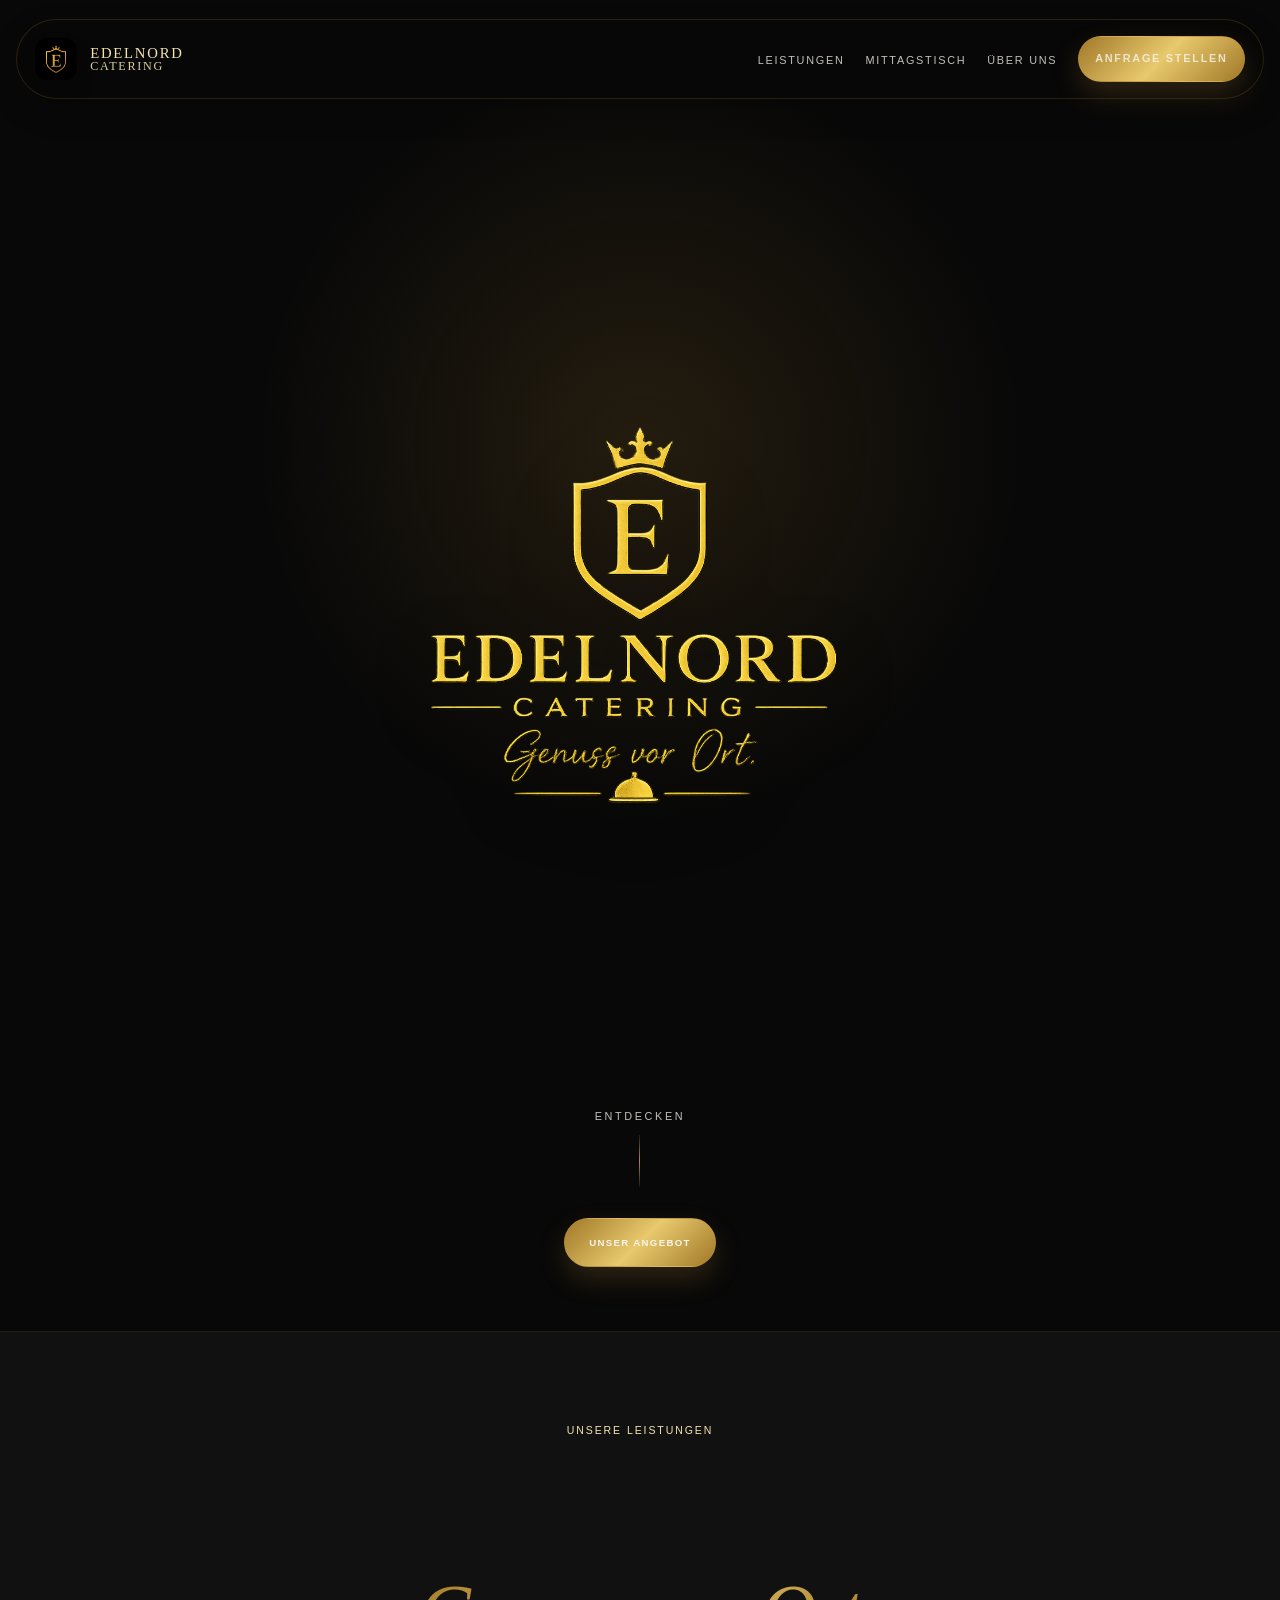
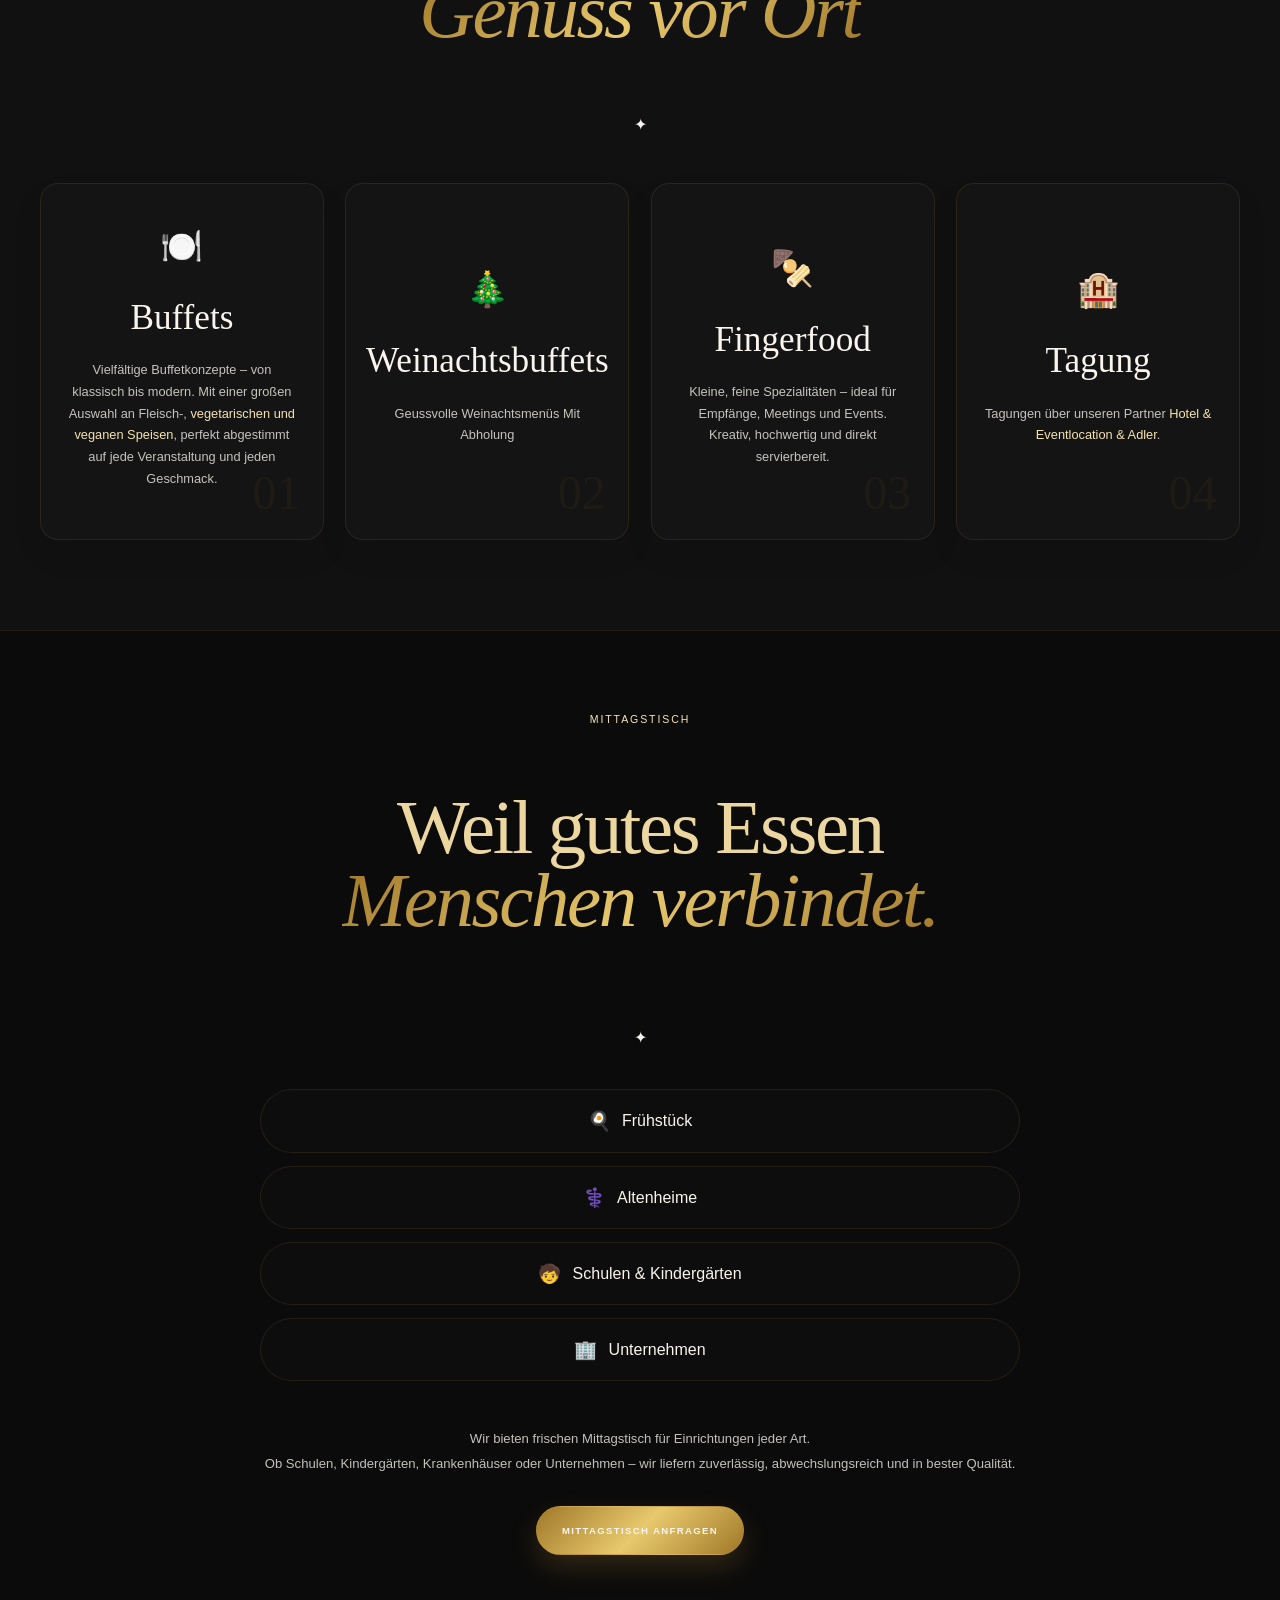
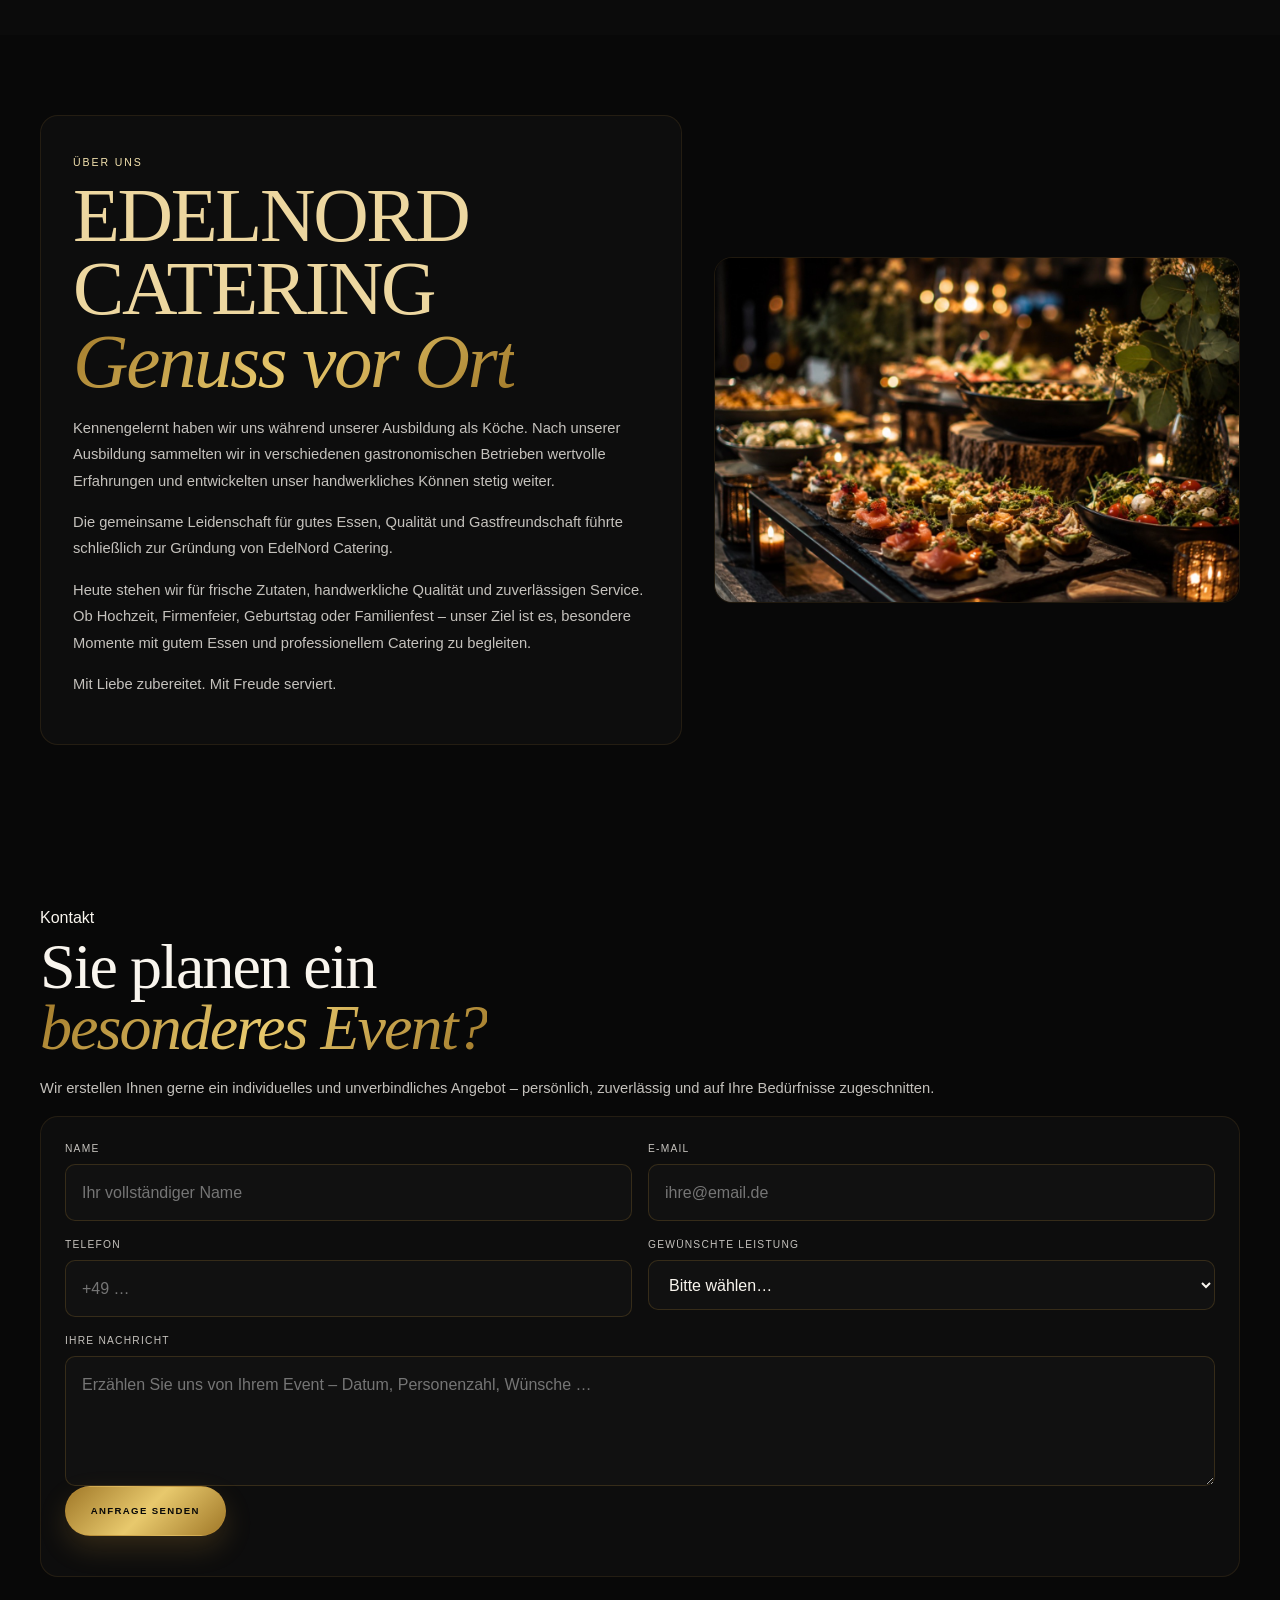
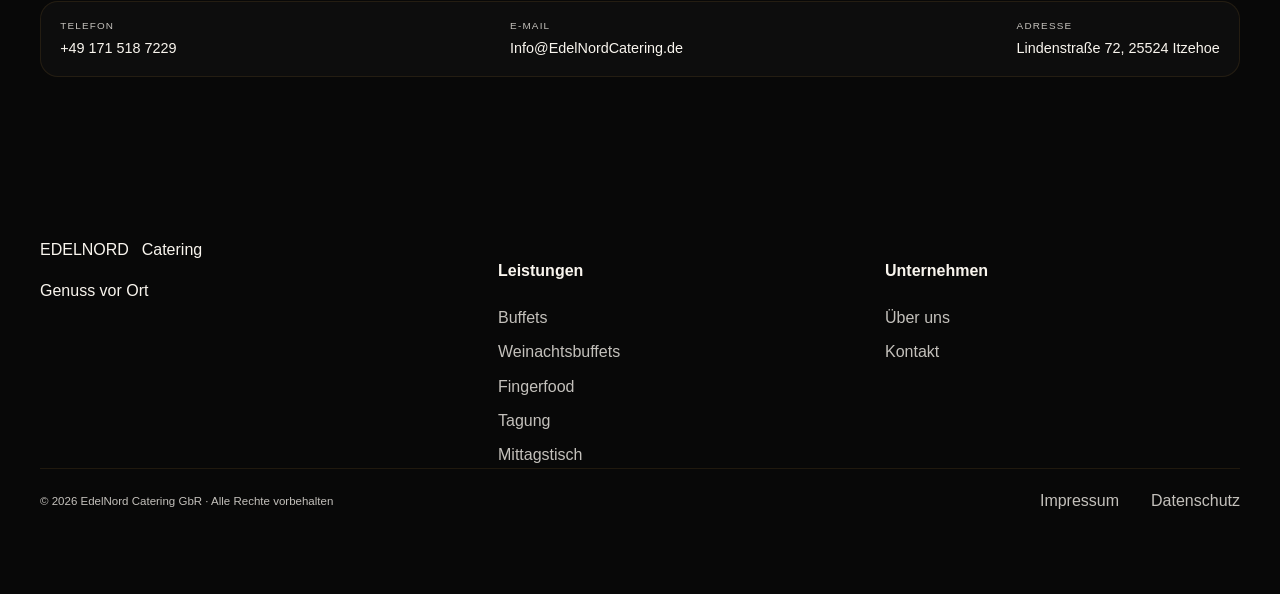
==== commit 99e264cb: "Clean up index.html by removing whitespace and updating comments Removed unnecessary whitespace and " ====
--- a/index.html
+++ b/index.html
@@ -10,14 +10,14 @@
   <link rel="stylesheet" href="css/style.css" />
 </head>
 <body>
-  
+
   <!-- Cursor -->
   <div class="cursor"></div>
   <div class="cursor-ring"></div>
-  
+
   <!-- ══════════════════════════════════════
        NAVIGATION
-   ══════════════════════════════════════ -->
+  ══════════════════════════════════════ -->
 <nav>
   <a href="#home" class="nav-logo">
     <img
@@ -31,7 +31,7 @@
       <span>Catering</span>
     </div>
   </a>
-  
+
   <ul class="nav-links">
     <li><a href="#leistungen">Leistungen</a></li>
     <li><a href="#angebote">Mittagstisch</a></li>
@@ -42,12 +42,12 @@
       </a>
     </li>
   </ul>
-  
+
   <div class="mobile-nav-actions">
     <a href="#kontakt" class="mobile-request-btn">
       Anfrage stellen
     </a>
-    
+
     <button
       class="hamburger"
       type="button"
@@ -60,64 +60,64 @@
     </button>
   </div>
 </nav>
-  
+
   <!-- ══════════════════════════════════════
        HERO
-   ══════════════════════════════ -->
+  ══════════════════════════════════════ -->
   <section id="home" class="hero">
     <div class="hero-bg"></div>
     <div class="hero-lines"></div>
     <div class="hero-content">
-  
+
   <div class="hero-logo">
     <img src="assets/Slogan.PNG" alt="Edelnord Logo">
   </div>
-  
+
   <div class="hero-scroll">
     <span>Entdecken</span>
     <div class="scroll-line"></div>
   </div>
-  
+
   <div class="hero-actions">
     <a href="#leistungen" class="btn-primary">Unser Angebot</a>
   </div>
-  
+
 </div>
   </section>
-  
-  <!-- ══════════════════════════════
+
+  <!-- ══════════════════════════════════════
        LEISTUNGEN
-   ══════════════════════════════ -->
+  ══════════════════════════════════════ -->
   <section id="leistungen" class="services">
     <div class="section-inner">
       <div class="services-header reveal">
         <span class="section-label">Unsere Leistungen</span>
-        <h2 class="section-title"><br><em style="font-style:italic; background: linear-gradient(135deg, var(--gold-deep), var(--gold-bright) 50%, var(--gold-deep)); -webkit-background-clip: text; [...]
+        <h2 class="section-title"><br><em style="font-style:italic; background: linear-gradient(135deg, var(--gold-deep), var(--gold-bright) 50%, var(--gold-deep)); -webkit-background-clip: text; -webkit-text-fill-color: transparent; background-clip: text;">Genuss vor Ort</em></h2>
         <div class="divider" style="justify-content:center;">
           <div class="divider-line"></div>
           <span class="divider-icon">✦</span>
           <div class="divider-line"></div>
         </div>
       </div>
-        
+       
       <div class="services-grid">
-        
+       
           <a href="buffets.html" class="service-card reveal" data-delay="0">
           <span class="service-icon">🍽️</span>
           <h3 class="service-name">Buffets</h3>
-          <p class="service-desc"> Vielfältige Buffetkonzepte – von klassisch bis modern. Mit einer großen Auswahl an Fleisch-, <span class="gold-text">vegetarischen und veganen Speisen</span[...]
+          <p class="service-desc"> Vielfältige Buffetkonzepte – von klassisch bis modern. Mit einer großen Auswahl an Fleisch-, <span class="gold-text">vegetarischen und veganen Speisen</span>, perfekt abgestimmt auf jede Veranstaltung und jeden Geschmack.</p>
           <span class="service-number">01</span>
         
         </a>
 
-    
-
-        <a href="weihnachtsbuffets.html" class="service-card reveal" data-delay="0.1" aria-label="Weihnachtsbuffets Seite öffnen">
+  
+
+        <div class="service-card reveal" data-delay="0.1">
           <span class="service-icon">🎄</span>
-          <h3 class="service-name">Weihnachtsbuffets</h3>
+          <h3 class="service-name">Weinachtsbuffets</h3>
           <p class="service-desc">Geussvolle Weinachtsmenüs Mit Abholung</p>
           <span class="service-number">02</span>
-        </a>
+        </div>
         <a href="fingerfood.html" class="service-card reveal" data-delay="0.2">
   <span class="service-icon">🍢</span>
   <h3 class="service-name">Fingerfood</h3>
@@ -141,18 +141,12 @@
 
 </a>
       </div>
-
-      <div class="services-cta reveal" data-delay="0.4" style="text-align:center; margin-top:2rem;">
-        <a href="assets/Men%C3%BCkarte%20Weihnachtsessen%20Abholung%202026%20-%20EdelNord.pdf" class="btn-primary" target="_blank" rel="noopener" download>
-          Menü herunterladen
-        </a>
-      </div>
     </div>
   </section>
-  
-  <!-- ══════════════════════════════
+
+  <!-- ══════════════════════════════════════
        ANGEBOTE
-   ══════════════════════════════ -->
+  ══════════════════════════════════════ -->
   <section id="angebote" class="offers">
   <div class="section-inner">
     <div class="offers-header reveal">
@@ -160,7 +154,7 @@
 
       <h2 class="section-title">
         Weil gutes Essen<br>
-        <em style="font-style:italic; background: linear-gradient(135deg, var(--gold-deep), var(--gold-bright) 50%, var(--gold-deep)); -webkit-background-clip:text; -webkit-text-fill-color:transp[...]
+        <em style="font-style:italic; background: linear-gradient(135deg, var(--gold-deep), var(--gold-bright) 50%, var(--gold-deep)); -webkit-background-clip:text; -webkit-text-fill-color:transparent; background-clip:text;">
           Menschen verbindet.
         </em>
       </h2>
@@ -204,9 +198,9 @@
     </div>
   </div>
 </section>
-  <!-- ══════════════════════════════
+  <!-- ══════════════════════════════════════
        WARUM EDELNORD
-  
+
   <section id="warum" class="why">
     <div class="section-inner">
       <div class="why-layout">
@@ -245,10 +239,10 @@
       </div>
     </div>
   </section>
- ══════════════════════════════ -->
-  <!-- ══════════════════════════════
+ ══════════════════════════════════════ -->
+  <!-- ══════════════════════════════════════
        IMPRESSIONEN
-  
+
   <section id="impressionen" class="impressions">
     <div class="section-inner">
       <div class="impressions-header reveal">
@@ -317,11 +311,11 @@
       </div>
     </div>
   </section>
-  ══════════════════════════════ -->
-  
-  <!-- ══════════════════════════════
+  ══════════════════════════════════════ -->
+
+  <!-- ══════════════════════════════════════
        ÜBER UNS
-   ══════════════════════════════ -->
+  ══════════════════════════════════════ -->
   <section id="ueber" class="about">
   <div class="section-inner">
     <div class="about-layout">
@@ -331,16 +325,16 @@
 
         <h2 class="about-title">
           EDELNORD CATERING<br>
-          <em style="font-style:italic; background: linear-gradient(135deg, var(--gold-deep), var(--gold-bright) 50%, var(--gold-deep)); -webkit-background-clip: text; -webkit-text-fill-color: transp[...]
+          <em style="font-style:italic; background: linear-gradient(135deg, var(--gold-deep), var(--gold-bright) 50%, var(--gold-deep)); -webkit-background-clip: text; -webkit-text-fill-color: transparent; background-clip: text;">
             Genuss vor Ort
           </em>
         </h2>
 
-        <p>Kennengelernt haben wir uns während unserer Ausbildung als Köche. Nach unserer Ausbildung sammelten wir in verschiedenen gastronomischen Betrieben wertvolle Erfahrungen und entwickel[...]
+        <p>Kennengelernt haben wir uns während unserer Ausbildung als Köche. Nach unserer Ausbildung sammelten wir in verschiedenen gastronomischen Betrieben wertvolle Erfahrungen und entwickelten unser handwerkliches Können stetig weiter.</p>
 
         <p>Die gemeinsame Leidenschaft für gutes Essen, Qualität und Gastfreundschaft führte schließlich zur Gründung von EdelNord Catering.</p>
 
-        <p>Heute stehen wir für frische Zutaten, handwerkliche Qualität und zuverlässigen Service. Ob Hochzeit, Firmenfeier, Geburtstag oder Familienfest – unser Ziel ist es, besondere Momen[...]
+        <p>Heute stehen wir für frische Zutaten, handwerkliche Qualität und zuverlässigen Service. Ob Hochzeit, Firmenfeier, Geburtstag oder Familienfest – unser Ziel ist es, besondere Momente mit gutem Essen und professionellem Catering zu begleiten.</p>
 
         <p class="about-signature">Mit Liebe zubereitet. Mit Freude serviert.</p>
       </div>
@@ -352,16 +346,16 @@
     </div>
   </div>
 </section>
-  <!-- ══════════════════════════════
+  <!-- ══════════════════════════════════════
        KONTAKT
-   ══════════════════════════════ -->
+  ══════════════════════════════════════ -->
  <section id="kontakt" class="contact">
   <div class="contact-inner">
     <span class="contact-pretitle reveal">Kontakt</span>
 
     <h2 class="contact-title reveal">
       Sie planen ein<br>
-      <em style="font-style:italic; background: linear-gradient(135deg, var(--gold-deep), var(--gold-bright) 50%, var(--gold-deep)); -webkit-background-clip: text; -webkit-text-fill-color: transp[...]
+      <em style="font-style:italic; background: linear-gradient(135deg, var(--gold-deep), var(--gold-bright) 50%, var(--gold-deep)); -webkit-background-clip: text; -webkit-text-fill-color: transparent; background-clip: text;">
         besonderes Event?
       </em>
     </h2>
@@ -437,10 +431,10 @@
     </div>
   </div>
 </section>
-  
-  <!-- ══════════════════════════════
+
+  <!-- ══════════════════════════════════════
        FOOTER
-   ══════════════════════════════ -->
+  ══════════════════════════════════════ -->
   <footer>
     <div class="footer-inner">
       <div class="footer-brand">
@@ -477,7 +471,7 @@
       </div>
     </div>
   </footer>
-  
+
   <script src="js/main.js"></script>
 </body>
 </html>
--- a/css/style.css
+++ b/css/style.css
@@ -1,1662 +1,1080 @@
 /* ============================================
-   EDELNORD CATERING — VIP Design System
-   Palette: Deep Black + Liquid Gold
+   EDELNORD – GLOBAL DESIGN SYSTEM
    ============================================ */
 
-@import url('https://fonts.googleapis.com/css2?family=Cormorant+Garamond:ital,wght@0,300;0,400;0,600;0,700;1,300;1,400&family=Montserrat:wght@200;300;400;500;600&display=swap');
-
-/* ── CSS Variables ── */
 :root {
-  --black:        #080808;
-  --black-mid:    #111111;
-  --black-soft:   #1a1a1a;
-  --black-card:   #141414;
-  --gold-deep:    #a07828;
-  --gold:         #c9943a;
-  --gold-bright:  #e8c96d;
-  --gold-light:   #f5e4b0;
-  --gold-glow:    rgba(201,148,58,0.18);
-  --white:        #f9f5ee;
-  --white-dim:    rgba(249,245,238,0.65);
-  --white-faint:  rgba(249,245,238,0.12);
-
-  --font-display: 'Cormorant Garamond', Georgia, serif;
-  --font-ui:      'Montserrat', sans-serif;
-
-  --transition:   0.4s cubic-bezier(0.25, 0.46, 0.45, 0.94);
-  --transition-slow: 0.8s cubic-bezier(0.25, 0.46, 0.45, 0.94);
-}
-
-/* ── Reset ── */
-*, *::before, *::after { box-sizing: border-box; margin: 0; padding: 0; }
-html { scroll-behavior: smooth; }
+  --black: #080808;
+  --black-mid: #111111;
+  --black-card: #141414;
+  --gold-deep: #a07828;
+  --gold: #c9943a;
+  --gold-bright: #e8c96d;
+  --gold-light: #f5e4b0;
+  --gold-soft: #edd7a0;
+  --white: #f9f5ee;
+  --white-dim: rgba(249, 245, 238, 0.78);
+  --line: rgba(201, 148, 58, 0.18);
+  --panel: rgba(20, 20, 20, 0.85);
+  --transition: 0.35s ease;
+  --font-display: "Cormorant Garamond", Georgia, serif;
+  --font-ui: "Montserrat", "Segoe UI", sans-serif;
+}
+
+* {
+  box-sizing: border-box;
+}
+
+html {
+  scroll-behavior: smooth;
+}
+
 body {
+  margin: 0;
   background: var(--black);
   color: var(--white);
   font-family: var(--font-ui);
-  font-weight: 300;
-  letter-spacing: 0.02em;
-  overflow-x: hidden;
-  cursor: none;
-}
-
-/* ── Custom Cursor ── */
-.cursor {
-  width: 10px; height: 10px;
-  background: var(--gold-bright);
-  border-radius: 50%;
-  position: fixed;
-  pointer-events: none;
-  z-index: 9999;
-  transform: translate(-50%, -50%);
-  transition: transform 0.1s ease, opacity 0.3s ease;
-  mix-blend-mode: screen;
-}
-.cursor-ring {
-  width: 36px; height: 36px;
-  border: 1px solid var(--gold);
-  border-radius: 50%;
-  position: fixed;
-  pointer-events: none;
-  z-index: 9998;
-  transform: translate(-50%, -50%);
-  transition: transform 0.25s ease, width 0.3s ease, height 0.3s ease, border-color 0.3s ease;
-}
-body:hover .cursor { opacity: 1; }
-a:hover ~ .cursor, button:hover ~ .cursor { transform: translate(-50%,-50%) scale(2); }
-
-/* ── Gold Gradient Text Utility ── */
-.gold-text {
-  background: linear-gradient(135deg, var(--gold-deep) 0%, var(--gold-bright) 50%, var(--gold-deep) 100%);
-  -webkit-background-clip: text;
-  -webkit-text-fill-color: transparent;
-  background-clip: text;
-}
-
-/* ── Noise Overlay ── */
-body::before {
-  content: '';
-  position: fixed;
-  inset: 0;
-  background-image: url("data:image/svg+xml,%3Csvg viewBox='0 0 256 256' xmlns='http://www.w3.org/2000/svg'%3E%3Cfilter id='noise'%3E%3CfeTurbulence type='fractalNoise' baseFrequency='0.9' numOctaves='4' stitchTiles='stitch'/%3E%3C/filter%3E%3Crect width='100%25' height='100%25' filter='url(%23noise)' opacity='0.035'/%3E%3C/svg%3E");
-  pointer-events: none;
-  z-index: 1;
-  opacity: 0.4;
+  line-height: 1.6;
+  -webkit-font-smoothing: antialiased;
+  text-rendering: optimizeLegibility;
+}
+
+a,
+a:link,
+a:visited,
+a:active {
+  color: inherit;
+  text-decoration: none;
+}
+
+a:hover {
+  color: inherit;
+}
+
+img {
+  max-width: 100%;
+  display: block;
+}
+
+button,
+input,
+select,
+textarea {
+  font: inherit;
 }
 
 /* ============================================
    NAVIGATION
    ============================================ */
 nav {
-  position: fixed;
-  top: 0; left: 0; right: 0;
-  z-index: 100;
+  position: sticky;
+  top: 0;
+  z-index: 40;
   display: flex;
   align-items: center;
   justify-content: space-between;
-  padding: 1.4rem 4rem;
-  background: linear-gradient(180deg, rgba(8,8,8,0.95) 0%, transparent 100%);
-  backdrop-filter: blur(4px);
-  border-bottom: 1px solid rgba(201,148,58,0.08);
-  transition: var(--transition);
-}
-nav.scrolled {
-  background: rgba(8,8,8,0.97);
-  border-bottom-color: rgba(201,148,58,0.18);
-}
+  gap: 1rem;
+  width: min(1280px, calc(100% - 2rem));
+  margin: 1.2rem auto 0;
+  padding: 1rem 1.15rem;
+  background: rgba(8, 8, 8, 0.84);
+  border: 1px solid var(--line);
+  border-radius: 999px;
+  backdrop-filter: blur(12px);
+  -webkit-backdrop-filter: blur(12px);
+  box-shadow: 0 12px 30px rgba(0, 0, 0, 0.18);
+}
+
 .nav-logo {
-  text-decoration: none;
-  display: flex;
-  flex-direction: row;   /* ← side by side instead of stacked */
-  align-items: center;
-  gap: 0.75rem;
-}
+  display: flex;
+  align-items: center;
+  gap: 0.8rem;
+  min-width: 0;
+}
+
 .nav-logo-img {
-  width: 44px;
-  height: 44px;
-  object-fit: contain;
-  filter: drop-shadow(0 0 6px rgba(201,148,58,0.35));
-}
-.nav-logo span:first-child { font-size: 1.6rem; }
-.nav-logo span:last-child {
-  font-family: var(--font-ui);
+  width: 42px;
+  height: 42px;
+  border-radius: 12px;
+  object-fit: cover;
+  box-shadow: 0 10px 18px rgba(0, 0, 0, 0.2);
+}
+
+.nav-logo-text {
+  display: flex;
+  flex-direction: column;
+  line-height: 1;
+}
+
+.nav-logo-text span {
+  color: var(--gold-light);
+  font-family: var(--font-display);
+  font-size: 0.92rem;
+  letter-spacing: 0.12em;
+  text-transform: uppercase;
+}
+
+.nav-logo-text span:last-child {
+  font-size: 0.76rem;
+  letter-spacing: 0.14em;
+  opacity: 0.9;
+}
+
+.nav-links {
+  display: flex;
+  align-items: center;
+  gap: 1.3rem;
+  list-style: none;
+  margin: 0;
+  padding: 0;
+}
+
+.nav-links a {
+  color: var(--white-dim);
+  font-size: 0.68rem;
+  letter-spacing: 0.16em;
+  text-transform: uppercase;
+  transition: color var(--transition);
+}
+
+.nav-links a:hover {
+  color: var(--gold-light);
+}
+
+.desktop-cta,
+.mobile-request-btn,
+.btn-primary,
+.form-submit {
+  display: inline-flex;
+  align-items: center;
+  justify-content: center;
+  background: linear-gradient(135deg, var(--gold-deep), var(--gold-bright), var(--gold-deep));
+  color: #080808;
+  border: 1px solid rgba(201, 148, 58, 0.28);
+  border-radius: 999px;
+  font-weight: 700;
+  letter-spacing: 0.14em;
+  text-transform: uppercase;
+  transition: transform 0.22s ease, box-shadow 0.22s ease, filter 0.22s ease;
+  box-shadow: 0 12px 28px rgba(201, 148, 58, 0.2);
+}
+
+.desktop-cta,
+.mobile-request-btn {
+  padding: 0.82rem 1rem;
+  font-size: 0.58rem;
+}
+
+.btn-primary,
+.form-submit {
+  padding: 1rem 1.55rem;
   font-size: 0.6rem;
-  letter-spacing: 0.35em;
-  font-weight: 200;
-  color: var(--gold);
-  text-transform: uppercase;
-  margin-top: 2px;
-}
-.nav-links {
-  display: flex;
-  gap: 2.5rem;
-  list-style: none;
-}
-.nav-links a {
-  font-family: var(--font-ui);
-  font-size: 0.7rem;
-  font-weight: 400;
-  letter-spacing: 0.2em;
-  text-transform: uppercase;
-  color: var(--white-dim);
-  text-decoration: none;
-  position: relative;
-  transition: color var(--transition);
-}
-.nav-links a::after {
-  content: '';
-  position: absolute;
-  bottom: -4px; left: 0;
-  width: 0; height: 1px;
-  background: var(--gold-bright);
-  transition: width var(--transition);
-}
-.nav-links a:hover { color: var(--gold-bright); }
-.nav-links a:hover::after { width: 100%; }
-.nav-cta {
-  font-family: var(--font-ui);
-  font-size: 0.65rem;
-  font-weight: 500;
-  letter-spacing: 0.2em;
-  text-transform: uppercase;
-  color: var(--black) !important;
-  background: linear-gradient(135deg, var(--gold-deep), var(--gold-bright));
-  padding: 0.6rem 1.4rem;
-  border-radius: 1px;
-  text-decoration: none;
-  transition: var(--transition);
-  box-shadow: 0 0 20px var(--gold-glow);
-}
-.nav-cta:hover {
-  box-shadow: 0 0 35px rgba(201,148,58,0.4);
-  transform: translateY(-1px);
-}
-.nav-cta::after { display: none !important; }
+}
+
+.desktop-cta:hover,
+.mobile-request-btn:hover,
+.btn-primary:hover,
+.form-submit:hover {
+  transform: translateY(-2px);
+  box-shadow: 0 18px 34px rgba(201, 148, 58, 0.32);
+  filter: brightness(1.02);
+}
+
+.mobile-nav-actions {
+  display: none;
+}
 
 .hamburger {
-  display: none;
+  display: inline-flex;
   flex-direction: column;
-  gap: 5px;
+  justify-content: center;
+  gap: 0.24rem;
+  width: 42px;
+  height: 42px;
+  border: 1px solid rgba(201, 148, 58, 0.2);
+  border-radius: 50%;
+  background: rgba(255, 255, 255, 0.01);
   cursor: pointer;
-  background: none;
-  border: none;
-  padding: 4px;
-}
+}
+
 .hamburger span {
-  display: block; width: 24px; height: 1px;
-  background: var(--gold);
-  transition: var(--transition);
+  display: block;
+  width: 18px;
+  height: 2px;
+  margin: 0 auto;
+  background: var(--white);
+  border-radius: 2px;
 }
 
 /* ============================================
    HERO
    ============================================ */
 .hero {
-    display: flex;
-    justify-content: center;
-    align-items: center;
-      min-height: 100vh;
-    padding-top: 5rem;
-    padding-bottom: 2rem;
-}
-.hero-bg {
-  position: absolute;
-  inset: 0;
-  background:
-    radial-gradient(ellipse 80% 60% at 50% 60%, rgba(201,148,58,0.07) 0%, transparent 70%),
-    radial-gradient(ellipse 40% 40% at 20% 20%, rgba(201,148,58,0.04) 0%, transparent 60%),
-    var(--black);
-}
+  position: relative;
+  min-height: 78vh;
+  padding: 6rem 1.5rem 4rem;
+  background: var(--black);
+  overflow: hidden;
+}
+
+.hero-bg,
 .hero-lines {
   position: absolute;
   inset: 0;
-  overflow: hidden;
   pointer-events: none;
 }
-.hero-lines::before, .hero-lines::after {
-  content: '';
-  position: absolute;
-  border: 1px solid rgba(201,148,58,0.06);
-  border-radius: 50%;
-}
-.hero-lines::before {
-  width: 700px; height: 700px;
-  top: 50%; left: 50%;
-  transform: translate(-50%, -50%);
-  animation: pulsering 6s ease-in-out infinite;
-}
-.hero-lines::after {
-  width: 500px; height: 500px;
-  top: 50%; left: 50%;
-  transform: translate(-50%, -50%);
-  animation: pulsering 6s ease-in-out infinite 1.5s;
-}
-@keyframes pulsering {
-  0%, 100% { opacity: 0.4; transform: translate(-50%,-50%) scale(1); }
-  50% { opacity: 0.9; transform: translate(-50%,-50%) scale(1.04); }
-}
+
+.hero-bg {
+  background:
+    radial-gradient(circle at 50% 28%, rgba(201, 148, 58, 0.15), transparent 35%),
+    linear-gradient(180deg, rgba(8, 8, 8, 0.12), rgba(8, 8, 8, 0.02));
+}
+
 .hero-content {
-     position: relative;
-    z-index: 5;
-    width: 100%;
-    display: flex;
-    flex-direction: column;
-    align-items: center;
-    text-align: center;
-}
+  position: relative;
+  z-index: 1;
+  width: min(1200px, 100%);
+  min-height: 68vh;
+  margin: 0 auto;
+  display: flex;
+  flex-direction: column;
+  align-items: center;
+  justify-content: center;
+  text-align: center;
+}
+
 .hero-logo {
-    display: flex;
-    justify-content: center;
-    margin: 20px 0;
-}
+  display: flex;
+  justify-content: center;
+  align-items: center;
+  margin-bottom: 1.5rem;
+}
+
 .hero-logo img {
-    width: 95%;
-    max-width: 430px;
-}
-.hero-actions {
-    margin-top: 5px;
-}
-.hero-tag {
-  font-family: var(--font-ui);
-  font-size: 0.65rem;
-  font-weight: 400;
-  letter-spacing: 0.45em;
+  width: min(46vw, 620px);
+  max-width: 620px;
+  filter: drop-shadow(0 18px 30px rgba(0, 0, 0, 0.25));
+}
+
+.hero-scroll {
+  display: flex;
+  flex-direction: column;
+  align-items: center;
+  gap: 0.6rem;
+  margin-top: 0.6rem;
+}
+
+.hero-scroll span {
+  font-size: 0.68rem;
+  letter-spacing: 0.24em;
   text-transform: uppercase;
-  color: var(--gold);
-  margin-bottom: 2rem;
-  opacity: 0;
-  animation: fadeUp 1s ease forwards 0.3s;
-}
-.hero-title {
-  font-family: var(--font-display);
-  font-size: clamp(4rem, 10vw, 9rem);
-  font-weight: 300;
-  line-height: 0.9;
-  letter-spacing: -0.01em;
-  margin-bottom: 1.5rem;
-  opacity: 0;
-  animation: fadeUp 1s ease forwards 0.6s;
-}
-.hero-title em {
-  font-style: italic;
-  font-weight: 300;
-  background: linear-gradient(135deg, var(--gold-deep), var(--gold-bright) 50%, var(--gold-deep));
-  -webkit-background-clip: text;
-  -webkit-text-fill-color: transparent;
-  background-clip: text;
-}
-.hero-sub {
-  font-size: 0.8rem;
-  font-weight: 300;
-  letter-spacing: 0.08em;
   color: var(--white-dim);
-  max-width: 520px;
-  margin: 0 auto 3rem;
-  line-height: 1.9;
-  opacity: 0;
-  animation: fadeUp 1s ease forwards 0.9s;
-}
-.hero-actions {
-  display: flex;
-  gap: 1.2rem;
-  justify-content: center;
-  flex-wrap: wrap;
-  opacity: 0;
-  animation: fadeUp 1s ease forwards 1.2s;
-}
-.btn-primary {
-  font-family: var(--font-ui);
-  font-size: 0.65rem;
-  font-weight: 500;
-  letter-spacing: 0.25em;
-  text-transform: uppercase;
-  padding: 1rem 2.4rem;
-  background: linear-gradient(135deg, var(--gold-deep), var(--gold-bright) 50%, var(--gold-deep));
-  background-size: 200%;
-  color: var(--black);
-  border: none;
-  cursor: none;
-  text-decoration: none;
-  display: inline-block;
-  transition: var(--transition);
-  box-shadow: 0 8px 32px rgba(201,148,58,0.25);
-}
-.btn-primary:hover {
-  background-position: right;
-  box-shadow: 0 12px 48px rgba(201,148,58,0.45);
-  transform: translateY(-2px);
-}
-.btn-secondary {
-  font-family: var(--font-ui);
-  font-size: 0.65rem;
-  font-weight: 400;
-  letter-spacing: 0.25em;
-  text-transform: uppercase;
-  padding: 1rem 2.4rem;
-  background: transparent;
-  color: var(--gold-bright);
-  border: 1px solid rgba(201,148,58,0.4);
-  cursor: none;
-  text-decoration: none;
-  display: inline-block;
-  transition: var(--transition);
-}
-.btn-secondary:hover {
-  background: rgba(201,148,58,0.07);
-  border-color: var(--gold-bright);
-}
-.hero-scroll {
-     position: absolute;
-    bottom: 2rem;
-
-    left: 50%;
-    transform: translateX(-50%);
-
-    display: flex;
-    flex-direction: column;
-    align-items: center;
-    justify-content: center;
-
-    width: max-content;
-    text-align: center;
-
-    z-index: 10;
-}
-.hero-scroll span {
-  font-size: 0.55rem;
-  letter-spacing: 0.35em;
-  text-transform: uppercase;
-  color: var(--gold);
-}
+}
+
 .scroll-line {
   width: 1px;
-  height: 50px;
-  background: linear-gradient(180deg, var(--gold), transparent);
-  animation: scrollpulse 2s ease-in-out infinite;
-}
-@keyframes scrollpulse {
-  0%, 100% { opacity: 1; transform: scaleY(1); }
-  50% { opacity: 0.3; transform: scaleY(0.6); }
+  height: 52px;
+  background: linear-gradient(180deg, rgba(201, 148, 58, 0.12), rgba(201, 148, 58, 0.9), rgba(201, 148, 58, 0.12));
+}
+
+.hero-actions {
+  margin-top: 1.9rem;
 }
 
 /* ============================================
-   SECTION BASE
+   SERVICES / OFFERS / ABOUT / CONTACT / FOOTER
    ============================================ */
-section { position: relative; z-index: 2; }
-.section-inner { width: 100%; max-width: 1300px; margin: 0 auto; padding: 0 3rem; }
-.section-label {
-  font-size: 0.6rem;
-  font-weight: 400;
-  letter-spacing: 0.45em;
-  text-transform: uppercase;
-  color: var(--gold);
-  margin-bottom: 1rem;
-  display: block;
-}
-.section-title {
-  font-family: var(--font-display);
-  font-size: clamp(2rem, 4vw, 3.4rem);
-  font-weight: 300;
-  line-height: 1.08;
-  margin-bottom: 1.5rem;
-}
-.divider {
-  display: flex;
-  align-items: center;
-  gap: 1rem;
-  margin-bottom: 2rem;
-}
-.divider-line {
-  height: 1px;
-  flex: 1;
-  background: linear-gradient(90deg, transparent, var(--gold), transparent);
-  max-width: 80px;
-}
-.divider-icon { color: var(--gold); font-size: 1rem; }
-
-.partner-card {
-    border: 2px solid var(--gold-bright);
-    text-decoration: none;
-    color: inherit;
-    cursor: pointer;
-    transition: all .35s ease;
-}
-
-.partner-card:hover {
-    transform: translateY(-8px);
-    border-color: var(--gold-deep);
-    box-shadow: 0 0 25px rgba(212,175,55,.35);
-}
-
-/* Reveal animation */
-.reveal {
-  opacity: 0;
-  transform: translateY(40px);
-  transition: opacity 0.9s ease, transform 0.9s ease;
-}
-.reveal.visible {
-  opacity: 1;
-  transform: translateY(0);
-}
-
-@keyframes fadeUp {
-  from { opacity: 0; transform: translateY(30px); }
-  to   { opacity: 1; transform: translateY(0); }
-}
-
-/* ============================================
-   SERVICES
-   ============================================ */
+.services,
+.offers,
+.about,
+.contact,
+footer {
+  background: var(--black);
+}
+
 .services {
   min-height: 100vh;
   display: flex;
   align-items: center;
-  padding: 4rem 0;
+  padding: 5rem 0;
   background: var(--black-mid);
-  border-top: 1px solid rgba(201,148,58,0.08);
-  border-bottom: 1px solid rgba(201,148,58,0.08);
-}
-.services-header { text-align: center; margin-bottom: 1.4rem; }
+  border-top: 1px solid rgba(201, 148, 58, 0.08);
+  border-bottom: 1px solid rgba(201, 148, 58, 0.08);
+}
+
+.services .section-inner,
+.offers .section-inner,
+.about .section-inner,
+.contact .contact-inner,
+.footer-inner,
+.footer-bottom {
+  width: min(1200px, calc(100% - 2rem));
+  margin: 0 auto;
+}
+
+.services-header,
+.offers-header {
+  width: 100%;
+  max-width: 1200px;
+  text-align: center;
+  margin: 0 auto 2.8rem;
+  display: flex;
+  flex-direction: column;
+  align-items: center;
+}
+
+.services-header .section-label,
+.services-header .section-title {
+  text-align: center;
+}
+
 .services-grid {
+  width: 100%;
+  max-width: 1200px;
   display: grid;
-  grid-template-columns: repeat(4, 1fr);
-  gap: 1rem;
-}
+  grid-template-columns: repeat(4, minmax(180px, 1fr));
+  gap: 1.35rem;
+  margin: 0 auto;
+}
+
 .service-card {
   position: relative;
   background: var(--black-card);
-  padding: 2rem 1.6rem;
+  padding: 2.3rem 1.6rem 3rem;
   overflow: hidden;
- transition: .35s ease;
-  cursor: none;
-  border-radius: 14px;
-}
+  transition: var(--transition);
+  border-radius: 18px;
+  min-height: 330px;
+  display: flex;
+  flex-direction: column;
+  align-items: center;
+  justify-content: center;
+  text-align: center;
+  text-decoration: none;
+  color: inherit;
+  border: 1px solid rgba(201, 148, 58, 0.12);
+  box-shadow: 0 15px 30px rgba(0, 0, 0, 0.08);
+}
+
 .service-card::before {
-  content: '';
+  content: "";
   position: absolute;
-  top: 0; left: 0;
-  width: 100%; height: 2px;
+  top: 0;
+  left: 0;
+  width: 100%;
+  height: 2px;
   background: linear-gradient(90deg, transparent, var(--gold), transparent);
   transform: scaleX(0);
-  transition: var(--transition);
-}
-.service-card:hover::before { transform: scaleX(1); }
-.service-card:hover { background: rgba(20,20,20,0.95); transform: translateY(-10px); }
-.service-card:hover .service-icon { color: var(--gold-bright); }
+  transition: transform var(--transition);
+}
+
+.service-card:hover::before {
+  transform: scaleX(1);
+}
+
+.service-card:hover {
+  background: rgba(20, 20, 20, 0.97);
+  transform: translateY(-10px);
+  box-shadow: 0 22px 38px rgba(0, 0, 0, 0.18);
+}
+
+.service-card:hover .service-icon {
+  color: var(--gold-bright);
+}
+
 .service-icon {
-  font-size: 1.8rem;
+  font-size: 2.15rem;
   color: var(--gold);
   margin-bottom: 1rem;
   display: block;
   transition: color var(--transition);
 }
+
 .service-name {
   font-family: var(--font-display);
-  font-size: 1.5rem;
+  font-size: clamp(1.9rem, 2.2vw, 2.5rem);
   font-weight: 300;
-  margin-bottom: .8rem;
+  margin: 0 0 0.8rem;
   color: var(--white);
 }
+
 .service-desc {
   font-size: 0.78rem;
   font-weight: 300;
   line-height: 1.7;
   color: var(--white-dim);
-}
+  max-width: 220px;
+  margin: 0;
+}
+
 .service-number {
   position: absolute;
-  bottom: 2rem; right: 2rem;
+  bottom: 1.4rem;
+  right: 1.4rem;
   font-family: var(--font-display);
   font-size: 3rem;
   font-weight: 300;
-  color: rgba(201,148,58,0.06);
+  color: rgba(201, 148, 58, 0.06);
   line-height: 1;
   pointer-events: none;
 }
 
-/* ============================================
-   WHY US
-   ============================================ */
-.why {
-  min-height: 100vh;
-  display: flex;
-  align-items: center;
-  padding: 4rem 0;
-  background: var(--black);
-}
-.why-layout {
+.services-cta {
+  margin-top: 1.8rem;
+  text-align: center;
+}
+
+.offers {
+  background: #0b0b0b;
+  padding: 5rem 0;
+}
+
+.offers-header {
+  text-align: center;
+  margin: 0 auto 2.4rem;
+}
+
+.offer-pill {
+  display: flex;
+  align-items: center;
+  justify-content: center;
+  gap: 0.7rem;
+  width: min(100%, 760px);
+  margin: 0 auto 0.8rem;
+  padding: 1rem 1.3rem;
+  border-radius: 999px;
+  background: rgba(255, 255, 255, 0.01);
+  border: 1px solid rgba(201, 148, 58, 0.12);
+  color: var(--white);
+  transition: transform var(--transition), border-color var(--transition);
+}
+
+.offer-pill:hover {
+  transform: translateY(-2px);
+  border-color: rgba(201, 148, 58, 0.35);
+}
+
+.offer-icon {
+  font-size: 1.15rem;
+}
+
+.offer-name {
+  font-size: 1rem;
+  font-weight: 500;
+}
+
+.offers-cta {
   display: grid;
-  grid-template-columns: 1fr 1fr;
-  gap: 6rem;
-  align-items: center;
-}
-.why-text { }
-.why-text .section-title { margin-bottom: 2rem; }
-.why-text p {
+  justify-items: center;
+  gap: 1rem;
+  margin-top: 2rem;
+  text-align: center;
+}
+
+.offers-cta p {
+  max-width: 760px;
+  color: var(--white-dim);
   font-size: 0.82rem;
-  font-weight: 300;
-  line-height: 2;
-  color: var(--white-dim);
-  max-width: 480px;
-  margin-bottom: 2rem;
-}
-.why-pillars {
+  line-height: 1.9;
+}
+
+.about,
+.contact {
+  padding: 5rem 0;
+}
+
+.about-layout {
   display: grid;
-  grid-template-columns: 1fr 1fr;
-  gap: 1rem;
-}
-.pillar {
-  display: flex;
-  flex-direction: column;
-  gap: 0.5rem;
-  padding: 1.5rem;
-  border: 1px solid rgba(201,148,58,0.12);
-  position: relative;
+  grid-template-columns: 1.1fr 0.9fr;
+  gap: 2rem;
+  align-items: center;
+}
+
+.about-body,
+.contact-form,
+.contact-alt {
+  background: rgba(20, 20, 20, 0.45);
+  border: 1px solid rgba(201, 148, 58, 0.12);
+  border-radius: 18px;
+}
+
+.about-body {
+  padding: 2rem;
+}
+
+.about-image {
   overflow: hidden;
-  transition: var(--transition);
-}
-.pillar::after {
-  content: '';
-  position: absolute;
-  inset: 0;
-  background: var(--gold-glow);
-  opacity: 0;
-  transition: opacity var(--transition);
-}
-.pillar:hover::after { opacity: 1; }
-.pillar-icon { font-size: 1.2rem; color: var(--gold); }
-.pillar-name {
-  font-size: 0.7rem;
-  font-weight: 500;
-  letter-spacing: 0.1em;
-  text-transform: uppercase;
-  color: var(--white);
-}
-.why-visual {
-  position: relative;
-  height: 600px;
-}
-.why-visual-inner {
-  position: absolute;
-  inset: 0;
-  background:
-    radial-gradient(ellipse 70% 50% at 50% 50%, rgba(201,148,58,0.12) 0%, transparent 70%),
-    var(--black-soft);
-  border: 1px solid rgba(201,148,58,0.15);
-  display: flex;
-  align-items: center;
-  justify-content: center;
-  overflow: hidden;
-}
-.why-visual-monogram {
-  font-family: var(--font-display);
-  font-size: 18rem;
-  font-weight: 300;
-  line-height: 1;
-  background: linear-gradient(135deg, rgba(201,148,58,0.08), rgba(232,201,109,0.15));
-  -webkit-background-clip: text;
-  -webkit-text-fill-color: transparent;
-  background-clip: text;
-  user-select: none;
-}
-.why-visual-label {
-  position: absolute;
-  bottom: 2.5rem;
-  left: 50%;
-  transform: translateX(-50%);
-  text-align: center;
-}
-.why-visual-label span {
-  font-size: 0.6rem;
-  letter-spacing: 0.4em;
-  text-transform: uppercase;
-  color: var(--gold);
-  display: block;
-}
-.why-visual-label strong {
-  font-family: var(--font-display);
-  font-size: 1.2rem;
-  font-weight: 300;
-  color: var(--white-dim);
-  letter-spacing: 0.12em;
-}
-
-/* ============================================
-   IMPRESSIONS / GALLERY
-   ============================================ */
-.impressions {
-  min-height: 100vh;
-  display: flex;
-  align-items: center;
-  padding: 4rem 0;
-  background: var(--black-mid);
-  border-top: 1px solid rgba(201,148,58,0.08);
-}
-.impressions-header { text-align: center; margin-bottom: 5rem; }
-.gallery-grid {
-  display: grid;
-  grid-template-columns: repeat(3, 1fr);
-  grid-template-rows: repeat(2, 280px);
-  gap: 2px;
-}
-.gallery-item {
-  position: relative;
-  overflow: hidden;
-  background: var(--black-card);
-  cursor: none;
-}
-.gallery-item:first-child {
-  grid-row: span 2;
-}
-.gallery-item-inner {
-  position: absolute;
-  inset: 0;
-  display: flex;
-  align-items: flex-end;
-  padding: 2rem;
-  background: linear-gradient(0deg, rgba(8,8,8,0.7) 0%, transparent 60%);
-  transition: var(--transition);
-}
-.gallery-bg {
-  position: absolute;
-  inset: 0;
-  background: var(--black-soft);
-  transition: transform var(--transition-slow);
-}
-.gallery-item:hover .gallery-bg { transform: scale(1.05); }
-.gallery-placeholder {
+  border-radius: 18px;
+  border: 1px solid rgba(201, 148, 58, 0.12);
+}
+
+.about-image img {
   width: 100%;
   height: 100%;
-  display: flex;
-  align-items: center;
-  justify-content: center;
-  background: linear-gradient(135deg, var(--black-card), var(--black-soft));
-}
-.gallery-placeholder-icon {
-  font-size: 3rem;
-  color: rgba(201,148,58,0.15);
-}
-.gallery-label {
-  position: relative;
-  z-index: 2;
-  font-size: 0.7rem;
-  letter-spacing: 0.2em;
+  object-fit: cover;
+}
+
+.contact-inner {
+  width: min(1200px, calc(100% - 2rem));
+  margin: 0 auto;
+}
+
+.contact-form {
+  padding: 1.5rem;
+}
+
+.form-row {
+  display: grid;
+  grid-template-columns: repeat(2, minmax(0, 1fr));
+  gap: 1rem;
+  margin-bottom: 1rem;
+}
+
+.form-field {
+  display: flex;
+  flex-direction: column;
+  gap: 0.45rem;
+}
+
+.form-field label {
+  color: var(--white-dim);
+  font-size: 0.64rem;
+  letter-spacing: 0.12em;
   text-transform: uppercase;
-  color: var(--gold);
+}
+
+.form-field input,
+.form-field select,
+.form-field textarea {
+  width: 100%;
+  border: 1px solid rgba(201, 148, 58, 0.2);
+  border-radius: 10px;
+  background: rgba(255, 255, 255, 0.02);
+  color: var(--white);
+  padding: 0.9rem 1rem;
+  font: inherit;
+}
+
+.form-field textarea {
+  min-height: 130px;
+  resize: vertical;
+}
+
+.contact-alt {
+  display: flex;
+  justify-content: space-between;
+  gap: 1rem;
+  padding: 1rem 1.2rem;
+  margin-top: 1.5rem;
+}
+
+.contact-alt-item {
+  display: grid;
+  gap: 0.2rem;
+}
+
+.contact-alt-item span:first-child {
+  color: var(--white-dim);
+  font-size: 0.62rem;
+  letter-spacing: 0.12em;
+  text-transform: uppercase;
+}
+
+.contact-alt-item a,
+.contact-alt-item span:last-child {
+  color: var(--white);
+  font-size: 0.9rem;
+}
+
+footer {
+  padding: 3rem 0 2rem;
+}
+
+.footer-inner {
+  display: grid;
+  grid-template-columns: 1.2fr 1fr 1fr;
+  gap: 2rem;
+}
+
+.footer-col ul {
+  list-style: none;
+  margin: 0;
+  padding: 0;
+  display: grid;
+  gap: 0.55rem;
+}
+
+.footer-col a,
+.footer-bottom a {
+  color: var(--white-dim);
+  transition: color var(--transition);
+}
+
+.footer-col a:hover,
+.footer-bottom a:hover {
+  color: var(--gold-light);
+}
+
+.footer-bottom {
+  display: flex;
+  justify-content: space-between;
+  align-items: center;
+  gap: 1rem;
+  padding-top: 1.2rem;
+  border-top: 1px solid rgba(201, 148, 58, 0.12);
+}
+
+.footer-bottom p {
+  margin: 0;
+  color: var(--white-dim);
+  font-size: 0.72rem;
 }
 
 /* ============================================
-   ANGEBOTE (OFFERS)
+   HELPER TYPOGRAPHY
    ============================================ */
-.offers {
-  min-height: 100vh;
-  display: flex;
-  align-items: center;
-  padding: 4rem 0;
-  background: var(--black);
-}
-.offers-header { text-align: center; margin-bottom: 2.5rem; }
-.offers-cards {
-  display: grid;
-  grid-template-columns: repeat(4, 1fr);
-  gap: 1rem;
-  margin-bottom: 2.5rem;
-}
-.offer-pill {
-  background: var(--black-card);
-  border: 1px solid rgba(201,148,58,0.1);
-  padding: 1.8rem 1.2rem;
-  text-align: center;
-  transition: var(--transition);
-  position: relative;
-  overflow: hidden;
-
-   /* Neu */
-  display: block;
-  text-decoration: none;
-  color: inherit;
-  cursor: pointer;
-}
-.offer-pill::before {
-  content: '';
-  position: absolute;
-  bottom: 0; left: 0;
-  height: 2px;
-  width: 100%;
-  background: linear-gradient(90deg, var(--gold-deep), var(--gold-bright));
-  transform: scaleX(0);
-  transform-origin: left;
-  transition: transform var(--transition);
-}
-.offer-pill:hover::before { transform: scaleX(1); }
-.offer-pill:hover { border-color: rgba(201,148,58,0.3); }
-.offer-icon { font-size: 1.8rem; margin-bottom: 1rem; display: block; }
-.offer-name {
-  font-family: var(--font-display);
-  font-size: 1.35rem;
-  font-weight: 300;
-  color: var(--white);
-}
-.offers-cta { text-align: center; }
-.offers-cta p {
-  font-size: 0.8rem;
-  color: var(--white-dim);
-  font-weight: 300;
-  margin-bottom: 2rem;
-  line-height: 1.8;
-}
-
-/* ============================================
-   ABOUT
-   ============================================ */
-.about {
-  min-height: 100vh;
-  display: flex;
-  align-items: center;
-  padding: 4rem 0;
-  background: var(--black-soft);
-  border-top: 1px solid rgba(201,148,58,0.08);
-  border-bottom: 1px solid rgba(201,148,58,0.08);
-}
-.about-layout {
-    display: grid;
-    grid-template-columns: 1.1fr .9fr;
-    gap: 3rem;
-    align-items: center;
-}
-.about-body {
-    text-align: left;
-}
-.about-image img {
-    width: 100%;
-    height: 420px;
-    object-fit: cover;
-    border-radius: 18px;
-    border: 1px solid rgba(212,175,55,.25);
-    box-shadow: 0 30px 60px rgba(0,0,0,.45);
-}
-.about-signature {
-    margin-top: 2rem;
-    color: var(--gold-bright);
-    font-style: italic;
-}
-.about-tag { margin-bottom: 1.5rem; }
-.about-title {
-  font-family: var(--font-display);
-  font-size: clamp(2rem, 4vw, 3.3rem);
-  font-weight: 300;
-  line-height: 1.1;
-  margin-bottom: 2.5rem;
-}
-.about-body p {
-  font-size: 0.82rem;
-  font-weight: 300;
-  line-height: 1.8;
-  color: var(--white-dim);
-  margin-bottom: .9rem;
-}
-.about-visual {
-  position: relative;
-}
-.about-quote-block {
-  background: var(--black-card);
-  border-left: 2px solid var(--gold);
-  padding: 3rem;
-  position: relative;
-}
-.about-quote-block::before {
-  content: '\201C';
-  font-family: var(--font-display);
-  font-size: 8rem;
-  line-height: 0;
-  color: rgba(201,148,58,0.12);
-  position: absolute;
-  top: 3rem;
-  left: 2rem;
-  pointer-events: none;
-}
-.about-quote {
-  font-family: var(--font-display);
-  font-size: 1.8rem;
-  font-weight: 300;
-  font-style: italic;
-  line-height: 1.4;
-  color: var(--white);
-  margin-bottom: 1.5rem;
-  position: relative;
-}
-.about-quote-attr {
-  font-size: 0.65rem;
-  letter-spacing: 0.3em;
+.section-label {
+  color: var(--gold-light);
+  font-size: 0.66rem;
+  letter-spacing: 0.18em;
   text-transform: uppercase;
-  color: var(--gold);
-}
-.about-stats {
-  display: flex;
-  gap: 2px;
-  margin-top: 2px;
-}
-.stat-box {
-  flex: 1;
-  background: var(--black-card);
-  padding: 2rem;
-  text-align: center;
-}
-.stat-num {
-  font-family: var(--font-display);
-  font-size: 3rem;
-  font-weight: 300;
-  display: block;
-  background: linear-gradient(135deg, var(--gold-deep), var(--gold-bright));
-  -webkit-background-clip: text;
-  -webkit-text-fill-color: transparent;
-  background-clip: text;
-  line-height: 1;
-  margin-bottom: 0.4rem;
-}
-.stat-label {
-  font-size: 0.6rem;
-  letter-spacing: 0.2em;
-  text-transform: uppercase;
-  color: var(--white-dim);
-}
-
-/* ============================================
-   CONTACT
-   ============================================ */
-.contact {
-  min-height: 100vh;
-  display: flex;
-  align-items: center;
-  padding: 4rem 0;
-  background: var(--black);
-  text-align: center;
-}
-.contact-inner { width: 100%; max-width: 900px; margin: 0 auto; padding: 0 2rem; }
-.contact-pretitle {
-  font-size: 0.6rem;
-  letter-spacing: 0.45em;
-  text-transform: uppercase;
-  color: var(--gold);
-  margin-bottom: 1.5rem;
-  display: block;
-}
+}
+
+.section-title,
+.about-title,
 .contact-title {
   font-family: var(--font-display);
-  font-size: clamp(2rem, 4vw, 3.3rem);
-  font-weight: 300;
-  line-height: 1.1;
-  margin-bottom: 2rem;
-}
+  font-weight: 500;
+  line-height: 0.95;
+  letter-spacing: -0.03em;
+}
+
+.section-title,
+.about-title {
+  font-size: clamp(3.6rem, 6vw, 6.2rem);
+  color: var(--gold-soft);
+}
+
+.contact-title {
+  font-size: clamp(3rem, 5vw, 5rem);
+  color: var(--white);
+}
+
+.about-title,
+.contact-title {
+  margin: 0.4rem 0 1rem;
+}
+
+.about-body p,
 .contact-body {
-  font-size: 0.82rem;
-  font-weight: 300;
-  line-height: 2;
   color: var(--white-dim);
-  margin-bottom: 2rem;
-}
-.contact-form {
-  display: flex;
-  flex-direction: column;
-  gap: 1rem;
-  text-align: left;
-  margin-bottom: 2rem;
-}
-.form-row {
-  display: grid;
-  grid-template-columns: 1fr 1fr;
-  gap: 1.5rem;
-}
-.form-field {
-  display: flex;
-  flex-direction: column;
-  gap: 0.5rem;
-}
-.form-field label {
-  font-size: 0.6rem;
-  letter-spacing: 0.2em;
-  text-transform: uppercase;
-  color: var(--gold);
-}
-.form-field input,
-.form-field textarea,
-.form-field select {
-  background: var(--black-card);
-  border: 1px solid rgba(201,148,58,0.15);
-  color: var(--white);
-  padding: .8rem 1rem;
-  font-family: var(--font-ui);
-  font-size: 0.8rem;
-  font-weight: 300;
-  outline: none;
-  transition: border-color var(--transition);
-  cursor: none;
-}
-.form-field input:focus,
-.form-field textarea:focus,
-.form-field select:focus {
-  border-color: var(--gold);
-}
-.form-field textarea { height: 110px; resize: vertical; }
-.form-field select option { background: var(--black-card); }
-.form-submit {
-  width: 100%;
-  font-family: var(--font-ui);
-  font-size: 0.7rem;
-  font-weight: 500;
-  letter-spacing: 0.25em;
-  text-transform: uppercase;
-  padding: 1.1rem;
-  background: linear-gradient(135deg, var(--gold-deep), var(--gold-bright) 50%, var(--gold-deep));
-  background-size: 200%;
-  color: var(--black);
-  border: none;
-  cursor: none;
-  transition: var(--transition);
-  box-shadow: 0 8px 32px rgba(201,148,58,0.2);
-}
-.form-submit:hover {
-  background-position: right;
-  box-shadow: 0 12px 48px rgba(201,148,58,0.4);
-  transform: translateY(-1px);
-}
-.contact-alt {
-  display: flex;
-  align-items: center;
-  justify-content: center;
-  gap: 2.5rem;
-  flex-wrap: wrap;
-}
-.contact-alt-item {
-  display: flex;
-  flex-direction: column;
-  align-items: center;
-  gap: 0.4rem;
-}
-.contact-alt-item span:first-child {
-  font-size: 0.55rem;
-  letter-spacing: 0.3em;
-  text-transform: uppercase;
-  color: var(--gold);
-}
-.contact-alt-item a,
-.contact-alt-item span:last-child {
-  font-size: 0.85rem;
-  color: var(--white-dim);
-  text-decoration: none;
-  font-weight: 300;
-  transition: color var(--transition);
-}
-.contact-alt-item a:hover { color: var(--gold-bright); }
+  font-size: 0.92rem;
+  line-height: 1.8;
+}
+
+.gold-text {
+  color: var(--gold-light);
+}
 
 /* ============================================
-   FOOTER
+   DESKTOP
    ============================================ */
-footer {
-  background: var(--black-mid);
-  border-top: 1px solid rgba(201,148,58,0.12);
-  padding: 4rem 4rem 2.5rem;
-}
-.footer-inner {
-  max-width: 1200px;
-  margin: 0 auto;
-  display: grid;
-  grid-template-columns: 1.5fr 1fr 1fr;
-  gap: 4rem;
-  padding-bottom: 3rem;
-  border-bottom: 1px solid rgba(201,148,58,0.08);
-  margin-bottom: 2.5rem;
-}
-.footer-brand .nav-logo { margin-bottom: 1.2rem; display: inline-flex; }
-.footer-brand p {
-  font-size: 0.75rem;
-  color: var(--white-dim);
-  font-weight: 300;
-  line-height: 1.8;
-  max-width: 280px;
-}
-.footer-col h4 {
-  font-size: 0.6rem;
-  letter-spacing: 0.3em;
-  text-transform: uppercase;
-  color: var(--gold);
-  margin-bottom: 1.5rem;
-}
-.footer-col ul { list-style: none; display: flex; flex-direction: column; gap: 0.7rem; }
-.footer-col ul a {
-  font-size: 0.78rem;
-  color: var(--white-dim);
-  text-decoration: none;
-  font-weight: 300;
-  transition: color var(--transition);
-}
-.footer-col ul a:hover { color: var(--gold-bright); }
-.footer-bottom {
-  max-width: 1200px;
-  margin: 0 auto;
-  display: flex;
-  align-items: center;
-  justify-content: space-between;
-  flex-wrap: wrap;
-  gap: 1rem;
-}
-.footer-bottom p {
-  font-size: 0.65rem;
-  color: rgba(249,245,238,0.3);
-  letter-spacing: 0.1em;
-}
-.footer-bottom a {
-  font-size: 0.65rem;
-  color: rgba(249,245,238,0.3);
-  text-decoration: none;
-  letter-spacing: 0.1em;
-  transition: color var(--transition);
-}
-.footer-bottom a:hover { color: var(--gold); }
-
-.legal-page {
-  min-height: 100vh;
-  padding: 8rem 0;
-  background: var(--black);
-}
-
-.legal-page p {
-  color: var(--white-dim);
-  line-height: 1.8;
-  margin-bottom: 1rem;
-}
-
-.legal-page a {
-  color: var(--gold-bright);
+@media (min-width: 901px) {
+  body {
+    background: var(--black);
+  }
+
+  nav {
+    width: min(1280px, calc(100% - 2rem));
+    margin-top: 1.2rem;
+    border-radius: 999px;
+  }
+
+  .hero {
+    min-height: 76vh;
+    padding-top: 5.8rem;
+  }
+
+  .hero-content {
+    min-height: 68vh;
+  }
+
+  .services,
+  .offers,
+  .about,
+  .contact,
+  footer {
+    padding: 5rem 0;
+  }
+
+  .services-grid {
+    grid-template-columns: repeat(4, minmax(220px, 1fr));
+    gap: 1.35rem;
+    margin-top: 1rem;
+  }
+
+  .service-card {
+    min-height: 330px;
+    padding: 2.2rem 1.7rem 3.1rem;
+  }
+
+  .service-name {
+    font-size: 2.2rem;
+  }
+
+  .service-desc {
+    font-size: 0.8rem;
+    max-width: 230px;
+  }
 }
 
 /* ============================================
    MOBILE
    ============================================ */
 @media (max-width: 900px) {
-  nav { padding: 1.2rem 1.5rem; }
-  .nav-links { display: none; }
-  .nav-links.open {
+  html,
+  body {
+    background: #080808 !important;
+    color: #f9f5ee;
+    margin: 0;
+    overflow-x: hidden;
+  }
+
+  body {
+    font-size: 16px;
+  }
+
+  nav {
+    position: sticky;
+    top: 0;
+    z-index: 40;
+    width: calc(100% - 1.2rem);
+    margin-top: 0.5rem;
+    padding: 0.8rem 1rem;
+    background: rgba(8, 8, 8, 0.96);
+    border: 1px solid rgba(201, 148, 58, 0.12);
+    border-radius: 999px;
+    backdrop-filter: blur(10px);
+    -webkit-backdrop-filter: blur(10px);
+  }
+
+  .nav-logo {
+    gap: 0.55rem;
+    max-width: 58%;
+  }
+
+  .nav-logo-img {
+    width: 30px;
+    height: 30px;
+    flex-shrink: 0;
+  }
+
+  .nav-logo-text {
+    gap: 0.1rem;
+  }
+
+  .nav-logo-text span:first-child,
+  .nav-logo-text span:last-child {
+    font-size: 0.68rem;
+    letter-spacing: 0.08em;
+    line-height: 1.1;
+  }
+
+  .nav-links {
+    display: none;
+  }
+
+  .mobile-nav-actions {
     display: flex;
-    flex-direction: column;
-    position: fixed;
-    top: 0; left: 0; right: 0; bottom: 0;
-    background: rgba(8,8,8,0.98);
     align-items: center;
-    justify-content: center;
-    gap: 2.5rem;
-    z-index: 99;
-  }
-  .nav-links.open a { font-size: 1.2rem; letter-spacing: 0.2em; }
-  .hamburger { display: flex; z-index: 101; }
-  .nav-cta { display: none; }
-
-  .hero-title { font-size: clamp(3rem, 12vw, 5rem); }
-
-  .why-layout,
-  .about-layout { grid-template-columns: 1fr; gap: 3rem; }
-  .why-visual { height: 300px; }
-  .about-stats { flex-direction: column; }
-
-  .gallery-grid {
-    grid-template-columns: 1fr 1fr;
-    grid-template-rows: auto;
-  }
-  .gallery-item:first-child { grid-row: span 1; }
-
-  .form-row { grid-template-columns: 1fr; }
-
-  .footer-inner { grid-template-columns: 1fr; gap: 2.5rem; }
-  .footer-bottom { flex-direction: column; text-align: center; }
-
-  .section-inner { padding: 0 1.5rem; }
-  body { cursor: auto; }
-  .cursor, .cursor-ring { display: none; }
-}
-/* ============================================
-   RESPONSIVE FIX — HANDY & TABLET
-   ============================================ */
-
-@media (max-width: 900px) {
-
-  html, body {
-    overflow-x: hidden;
-  }
-
-  nav {
-    padding: 1rem 1.2rem;
-  }
-
-  .nav-logo-img {
+    gap: 0.6rem;
+  }
+
+  .mobile-request-btn {
+    padding: 0.7rem 0.8rem;
+    font-size: 0.62rem;
+    letter-spacing: 0.12em;
+    white-space: nowrap;
+  }
+
+  .hamburger {
     width: 38px;
     height: 38px;
-  }
-
-  .nav-logo span:first-child {
-    font-size: 1.25rem;
+    border-radius: 50%;
   }
 
   .hero {
-    display: flex;
-    flex-direction: column;
-    justify-content: center;
-    align-items: center;
-    position: relative;
-}
-
-
-.hero-content {
+    min-height: 62vh;
+    padding: 4.2rem 1rem 2.5rem;
+    background: #080808;
+  }
+
+  .hero-content {
+    max-width: 100%;
+    width: 100%;
     display: flex;
     flex-direction: column;
     align-items: center;
-}
-
-  .hero-tag {
-    font-size: 0.55rem;
-    letter-spacing: 0.25em;
-    margin-bottom: 1rem;
-  }
-
-  .hero-title {
-    font-size: clamp(2.8rem, 15vw, 4.5rem);
-    margin-bottom: 1rem;
+    justify-content: center;
+    text-align: center;
+  }
+
+  .hero-logo {
+    width: 100%;
+    margin: 0 auto 0.9rem;
   }
 
   .hero-logo img {
-    width: 85%;
-    max-width: 360px;
-  }
-
-.hero-actions {
-    order: 1;
-}
+    display: block;
+    width: min(84vw, 360px);
+    height: auto;
+    margin: 0 auto;
+  }
+
+  .hero-scroll {
+    margin-top: 0.6rem;
+    transform: scale(0.95);
+  }
+
+  .hero-scroll span {
+    font-size: 0.62rem;
+    letter-spacing: 0.2em;
+    color: var(--white-dim);
+  }
+
+  .scroll-line {
+    height: 42px;
+  }
+
+  .hero-actions {
+    margin-top: 1rem;
+  }
+
   .btn-primary,
   .btn-secondary {
-    padding: 0.9rem 1.6rem;
-    font-size: 0.6rem;
+    display: inline-flex;
+    align-items: center;
+    justify-content: center;
+    width: auto;
+    min-width: 210px;
+    padding: 0.9rem 1.2rem;
+    font-size: 0.58rem;
     letter-spacing: 0.18em;
   }
 
- .hero-scroll {
-    position: static;      /* nicht mehr absolut */
-    transform: none;
-    margin-top: 1.5rem;    /* Abstand zum Button */
-    order: 3;
-}
-
-
-  .scroll-line {
-    height: 35px;
-  }
-
   .services,
-  .why,
-  .impressions,
   .offers,
   .about,
-  .contact {
-    padding: 5rem 0;
-  }
-
-  .section-inner {
-    padding: 0 1.2rem;
+  .contact,
+  footer {
+    padding: 3.5rem 0;
+  }
+
+  .section-inner,
+  .contact-inner {
+    padding: 0 1rem;
+  }
+
+  .services-header,
+  .offers-header {
+    margin-bottom: 1.4rem;
+  }
+
+  .section-label {
+    font-size: 0.62rem;
+    letter-spacing: 0.22em;
+    color: var(--gold-light);
   }
 
   .section-title,
   .about-title,
   .contact-title {
-    font-size: clamp(2.2rem, 11vw, 3.4rem);
-  }
-
-  .services-grid,
-  .offers-cards {
+    font-size: clamp(2.4rem, 8vw, 3.1rem);
+    line-height: 1.02;
+    margin-top: 0.55rem;
+    letter-spacing: -0.02em;
+  }
+
+  .section-title,
+  .about-title {
+    color: var(--gold-soft);
+  }
+
+  .contact-title {
+    color: var(--white);
+  }
+
+  .services-grid {
     grid-template-columns: 1fr;
-    gap: 1rem;
+    gap: 0.85rem;
+    width: 100%;
   }
 
   .service-card {
-    padding: 2.5rem 1.8rem;
-  }
-
-  .gallery-grid {
-    grid-template-columns: 1fr;
-    grid-template-rows: auto;
-    gap: 1rem;
-  }
-
-  .gallery-item {
-    height: 240px;
+    min-height: 210px;
+    padding: 1.35rem 1.1rem;
+    border-radius: 14px;
+    background: #141414;
+    border: 1px solid rgba(201, 148, 58, 0.15);
+  }
+
+  .service-icon {
+    font-size: 1.55rem;
+    margin-bottom: 0.7rem;
+  }
+
+  .service-name {
+    font-size: 1.5rem;
+    margin-bottom: 0.55rem;
+  }
+
+  .service-desc {
+    font-size: 0.72rem;
+    max-width: 100%;
+    line-height: 1.6;
+    color: var(--white-dim);
+  }
+
+  .service-number {
+    font-size: 2.2rem;
+    bottom: 0.9rem;
+    right: 0.9rem;
+  }
+
+  .services-cta {
+    margin-top: 1.1rem;
+  }
+
+  .offers .section-inner {
+    padding: 0 1rem;
+  }
+
+  .offer-pill {
+    width: 100%;
+    justify-content: flex-start;
+    gap: 0.7rem;
+    padding: 0.8rem 1rem;
+    border-radius: 999px;
+    margin-bottom: 0.7rem;
+    background: #141414;
+  }
+
+  .offer-icon {
+    font-size: 1.08rem;
+  }
+
+  .offer-name {
+    font-size: 0.96rem;
+  }
+
+  .offers-cta {
+    padding-top: 0.8rem;
+  }
+
+  .offers-cta p {
+    font-size: 0.8rem;
+    line-height: 1.7;
+    margin-bottom: 1rem;
+    color: var(--white-dim);
   }
 
   .about-layout {
     grid-template-columns: 1fr;
-    gap: 2.5rem;
+    gap: 1.7rem;
   }
 
   .about-body {
-    text-align: center;
+    text-align: left;
+    padding: 1.25rem 1rem;
+    background: rgba(20, 20, 20, 0.35);
+    border: 1px solid rgba(201, 148, 58, 0.1);
+  }
+
+  .about-body p {
+    font-size: 0.86rem;
+    line-height: 1.8;
+    color: var(--white-dim);
+  }
+
+  .about-image {
+    width: 100%;
   }
 
   .about-image img {
-    height: 340px;
+    height: 280px;
+    object-fit: cover;
+    border-radius: 12px;
+  }
+
+  .contact {
+    padding-top: 3.5rem;
+  }
+
+  .contact-body {
+    font-size: 0.82rem;
+    line-height: 1.7;
+    color: var(--white-dim);
+  }
+
+  .contact-form {
+    padding: 1rem;
+    border-radius: 14px;
+    border: 1px solid rgba(201, 148, 58, 0.12);
+    background: #141414;
   }
 
   .form-row {
     grid-template-columns: 1fr;
+    gap: 0.8rem;
+  }
+
+  .form-field label {
+    font-size: 0.62rem;
+    letter-spacing: 0.08em;
+    color: var(--white-dim);
+  }
+
+  .form-field input,
+  .form-field select,
+  .form-field textarea {
+    min-height: 46px;
+    padding: 0.8rem 0.8rem;
+    font-size: 0.9rem;
+    border-color: rgba(201, 148, 58, 0.2);
+    color: var(--white);
+    background: rgba(255, 255, 255, 0.01);
+  }
+
+  .form-submit {
+    width: 100%;
+    padding: 0.95rem 1rem;
+    font-size: 0.62rem;
+    letter-spacing: 0.18em;
   }
 
   .contact-alt {
     flex-direction: column;
-    gap: 1.5rem;
-  }
-
-  footer {
-    padding: 3rem 1.2rem 2rem;
+    gap: 0.8rem;
+    background: rgba(20, 20, 20, 0.35);
+    border: 1px solid rgba(201, 148, 58, 0.1);
+  }
+
+  .contact-alt-item span:first-child {
+    color: var(--white-dim);
+  }
+
+  .contact-alt-item a,
+  .contact-alt-item span:last-child {
+    color: var(--white);
+    font-size: 0.88rem;
   }
 
   .footer-inner {
     grid-template-columns: 1fr;
-    gap: 2rem;
-    text-align: center;
-  }
-
-  .footer-brand p {
-    margin: 0 auto;
-  }
-}
-
-@media (max-width: 480px) {
-
-  .hero-logo img {
-    width: 92%;
-    max-width: 300px;
-  }
-
-  .hero-title {
-    font-size: 3rem;
-  }
-
-  .hero-tag {
-    letter-spacing: 0.18em;
-  }
-
-  .about-image img {
-    height: 260px;
-  }
-
-  .service-card,
-  .offer-pill {
-    padding: 2rem 1.4rem;
-  }
-}
-.service-card {
-    text-decoration: none;
-    color: inherit;
-}
-
-/* ============================================
-   COMPACT SECTION OVERRIDES — Hauptseite
-   ============================================ */
-@media (min-width: 901px) {
-  .services,
-  .offers,
-  .about,
-  .contact {
-    min-height: 100vh;
-    display: flex;
-    align-items: center;
-    padding-top: 4rem;
-    padding-bottom: 4rem;
-  }
-
-  .services-grid,
-  .offers-cards {
-    grid-template-columns: repeat(4, 1fr);
-    gap: 1rem;
-  }
-
-  .services-header,
-  .offers-header {
-    margin-bottom: 2.5rem;
-  }
-
-  .section-title,
-  .about-title,
-  .contact-title {
-    font-size: clamp(2rem, 4vw, 3.3rem);
-  }
-
-  .service-card {
-    padding: 2rem 1.6rem;
-    min-height: 320px;
-  }
-
-  .offer-pill {
-    padding: 1.8rem 1.2rem;
-  }
-
-  .about-layout {
-    grid-template-columns: 1.1fr .9fr;
-    gap: 3rem;
-  }
-
-  .about-image img {
-    height: 420px;
-  }
-
-  .contact-form {
-    gap: 1rem;
-    margin-bottom: 2rem;
-  }
-}
-/* ============================================
-   MOBILE NAVIGATION
-   Kleiner Anfrage-Button + Hamburger oben
-   ============================================ */
-
-.mobile-nav-actions {
-  display: none;
-}
-
-/* Hamburger-Grunddesign */
-.hamburger {
-  display: none;
-  width: 38px;
-  height: 38px;
-  padding: 8px;
-  border: 1px solid rgba(201, 148, 58, 0.35);
-  background: rgba(8, 8, 8, 0.85);
-  flex-direction: column;
-  align-items: center;
-  justify-content: center;
-  gap: 5px;
-  cursor: pointer;
-  position: relative;
-  z-index: 103;
-}
-
-.hamburger span {
-  display: block;
-  width: 20px;
-  height: 1px;
-  background: var(--gold-bright);
-  transition:
-    transform 0.3s ease,
-    opacity 0.3s ease;
-}
-
-/* Hamburger wird zu einem X */
-.hamburger.active span:nth-child(1) {
-  transform: translateY(6px) rotate(45deg);
-}
-
-.hamburger.active span:nth-child(2) {
-  opacity: 0;
-}
-
-.hamburger.active span:nth-child(3) {
-  transform: translateY(-6px) rotate(-45deg);
-}
-
-/* ============================================
-   HANDY UND TABLET
-   ============================================ */
-
-@media (max-width: 900px) {
-  nav {
-    min-height: 68px;
-    padding: 0.7rem 1rem;
-    background: rgba(8, 8, 8, 0.97);
-    backdrop-filter: blur(12px);
-  }
-
-  .nav-logo {
-    gap: 0.45rem;
-    min-width: 0;
-  }
-
-  .nav-logo-img {
-    width: 34px;
-    height: 34px;
-    flex-shrink: 0;
-  }
-
-  .nav-logo-text {
-    display: flex;
+    gap: 1.5rem;
+  }
+
+  .footer-bottom {
     flex-direction: column;
-  }
-
-  .nav-logo span:first-child {
-    font-size: 1.05rem;
-    line-height: 1;
-  }
-
-  .nav-logo span:last-child {
-    font-size: 0.45rem;
-    letter-spacing: 0.25em;
-    margin-top: 3px;
-  }
-
-  /* Desktop-Anfrage-Button ausblenden */
-  .desktop-cta {
-    display: none !important;
-  }
-
-  /* Rechte Seite: Anfrage und Hamburger */
-  .mobile-nav-actions {
-    display: flex;
-    align-items: center;
-    gap: 0.5rem;
-    position: relative;
-    z-index: 103;
-  }
-
-  .mobile-request-btn {
-    display: inline-flex;
-    align-items: center;
-    justify-content: center;
-    min-height: 36px;
-    padding: 0.55rem 0.75rem;
-    background: linear-gradient(
-      135deg,
-      var(--gold-deep),
-      var(--gold-bright)
-    );
-    color: var(--black);
-    font-family: var(--font-ui);
-    font-size: 0.5rem;
-    font-weight: 600;
-    line-height: 1.2;
-    letter-spacing: 0.1em;
-    text-transform: uppercase;
-    text-decoration: none;
-    white-space: nowrap;
-    box-shadow: 0 4px 15px rgba(201, 148, 58, 0.2);
-  }
-
-  .hamburger {
-    display: flex;
-  }
-
-  /* Menü im geschlossenen Zustand */
-  .nav-links {
-    display: none;
-  }
-
-  /* Kompaktes geöffnetes Menü */
-  .nav-links.open {
-    display: flex;
-    position: absolute;
-    top: 100%;
-    right: 0;
-    left: auto;
-    bottom: auto;
-
-    width: min(280px, calc(100vw - 2rem));
-    max-height: calc(100vh - 80px);
-    overflow-y: auto;
-
-    padding: 1rem;
-    margin: 0;
-    gap: 0;
-
-    flex-direction: column;
-    align-items: stretch;
-    justify-content: flex-start;
-
-    background: rgba(8, 8, 8, 0.98);
-    border: 1px solid rgba(201, 148, 58, 0.25);
-    border-top: 1px solid rgba(201, 148, 58, 0.4);
-    box-shadow: 0 20px 45px rgba(0, 0, 0, 0.55);
-    backdrop-filter: blur(14px);
-
-    z-index: 102;
-  }
-
-  .nav-links.open li {
-    width: 100%;
-  }
-
-  .nav-links.open li + li {
-    border-top: 1px solid rgba(201, 148, 58, 0.12);
-  }
-
-  .nav-links.open a:not(.nav-cta) {
-    display: block;
-    width: 100%;
-    padding: 1rem 0.7rem;
-
-    font-size: 0.68rem;
-    letter-spacing: 0.15em;
-    text-align: left;
-    color: var(--white);
-  }
-
-  .nav-links.open a:not(.nav-cta)::after {
-    display: none;
-  }
-}
-
-/* ============================================
-   SEHR KLEINE HANDYS
-   ============================================ */
-
-@media (max-width: 430px) {
-  nav {
-    padding: 0.65rem 0.7rem;
-  }
-
-  .nav-logo-img {
-    width: 31px;
-    height: 31px;
-  }
-
-  .nav-logo span:first-child {
-    font-size: 0.9rem;
-  }
-
-  .nav-logo span:last-child {
-    font-size: 0.4rem;
-    letter-spacing: 0.18em;
-  }
-
-  .mobile-nav-actions {
-    gap: 0.35rem;
-  }
-
-  .mobile-request-btn {
-    min-height: 34px;
-    padding: 0.45rem 0.55rem;
-    font-size: 0.43rem;
-    letter-spacing: 0.07em;
-  }
-
-  .hamburger {
-    width: 35px;
-    height: 35px;
-    padding: 7px;
-  }
-
-  .hamburger span {
-    width: 18px;
-  }
-
-  .nav-links.open {
-    right: 0;
-    width: min(250px, calc(100vw - 1.4rem));
-  }
-}
-
-/* Bei besonders schmalen Geräten Logo-Text verkleinern */
-@media (max-width: 360px) {
-  .nav-logo span:first-child {
-    font-size: 0.78rem;
-  }
-
-  .nav-logo span:last-child {
-    display: none;
-  }
-
-  .mobile-request-btn {
-    padding-inline: 0.45rem;
-    font-size: 0.4rem;
-  }
-}
-
-.form-status {
-  min-height: 1.4rem;
-  margin-top: 0.3rem;
-  font-family: var(--font-ui);
-  font-size: 0.72rem;
-  line-height: 1.6;
-  text-align: center;
-  color: var(--white-dim);
-}
-
-.form-status.success {
-  color: #75c978;
-}
-
-.form-status.error {
-  color: #ef7777;
-}
-
-.form-submit:disabled {
-  opacity: 0.7;
-  cursor: not-allowed;
-  transform: none;
-}
-@media (max-width: 900px) {
-
-  .hero-content{
-    display:flex;
-    flex-direction:column;
-    align-items:center;
-  }
-
-  .hero-logo{
-    order:1;
-  }
-
-  .hero-scroll{
-    position:static;
-    left:auto;
-    bottom:auto;
-    transform:none;
-    order:2;
-    margin:1rem 0 1.2rem;
-    display:flex;
-    flex-direction:column;
-    align-items:center;
-  }
-
-  .hero-actions{
-    order:3;
-    margin-top:0;
-  }
-
-  .scroll-line{
-    height:30px;
-  }
-
-}+    align-items: flex-start;
+  }
+}
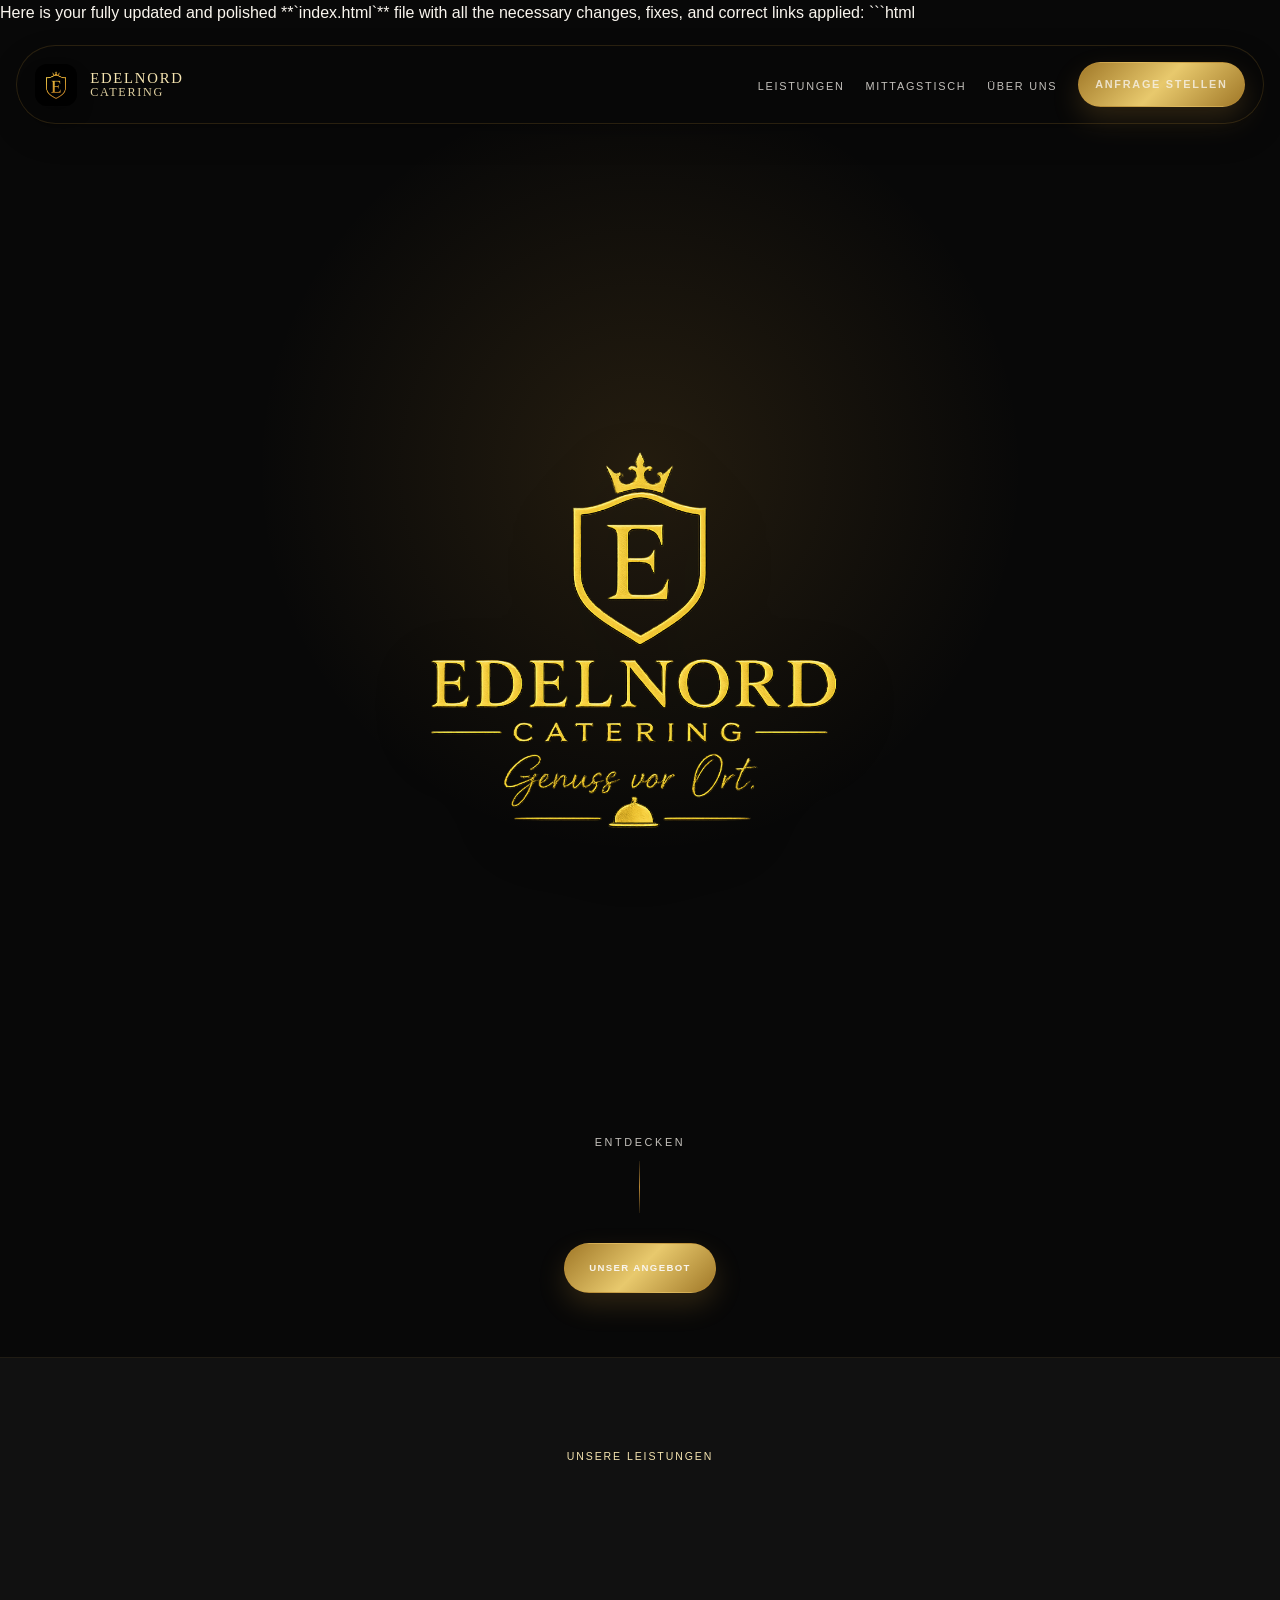
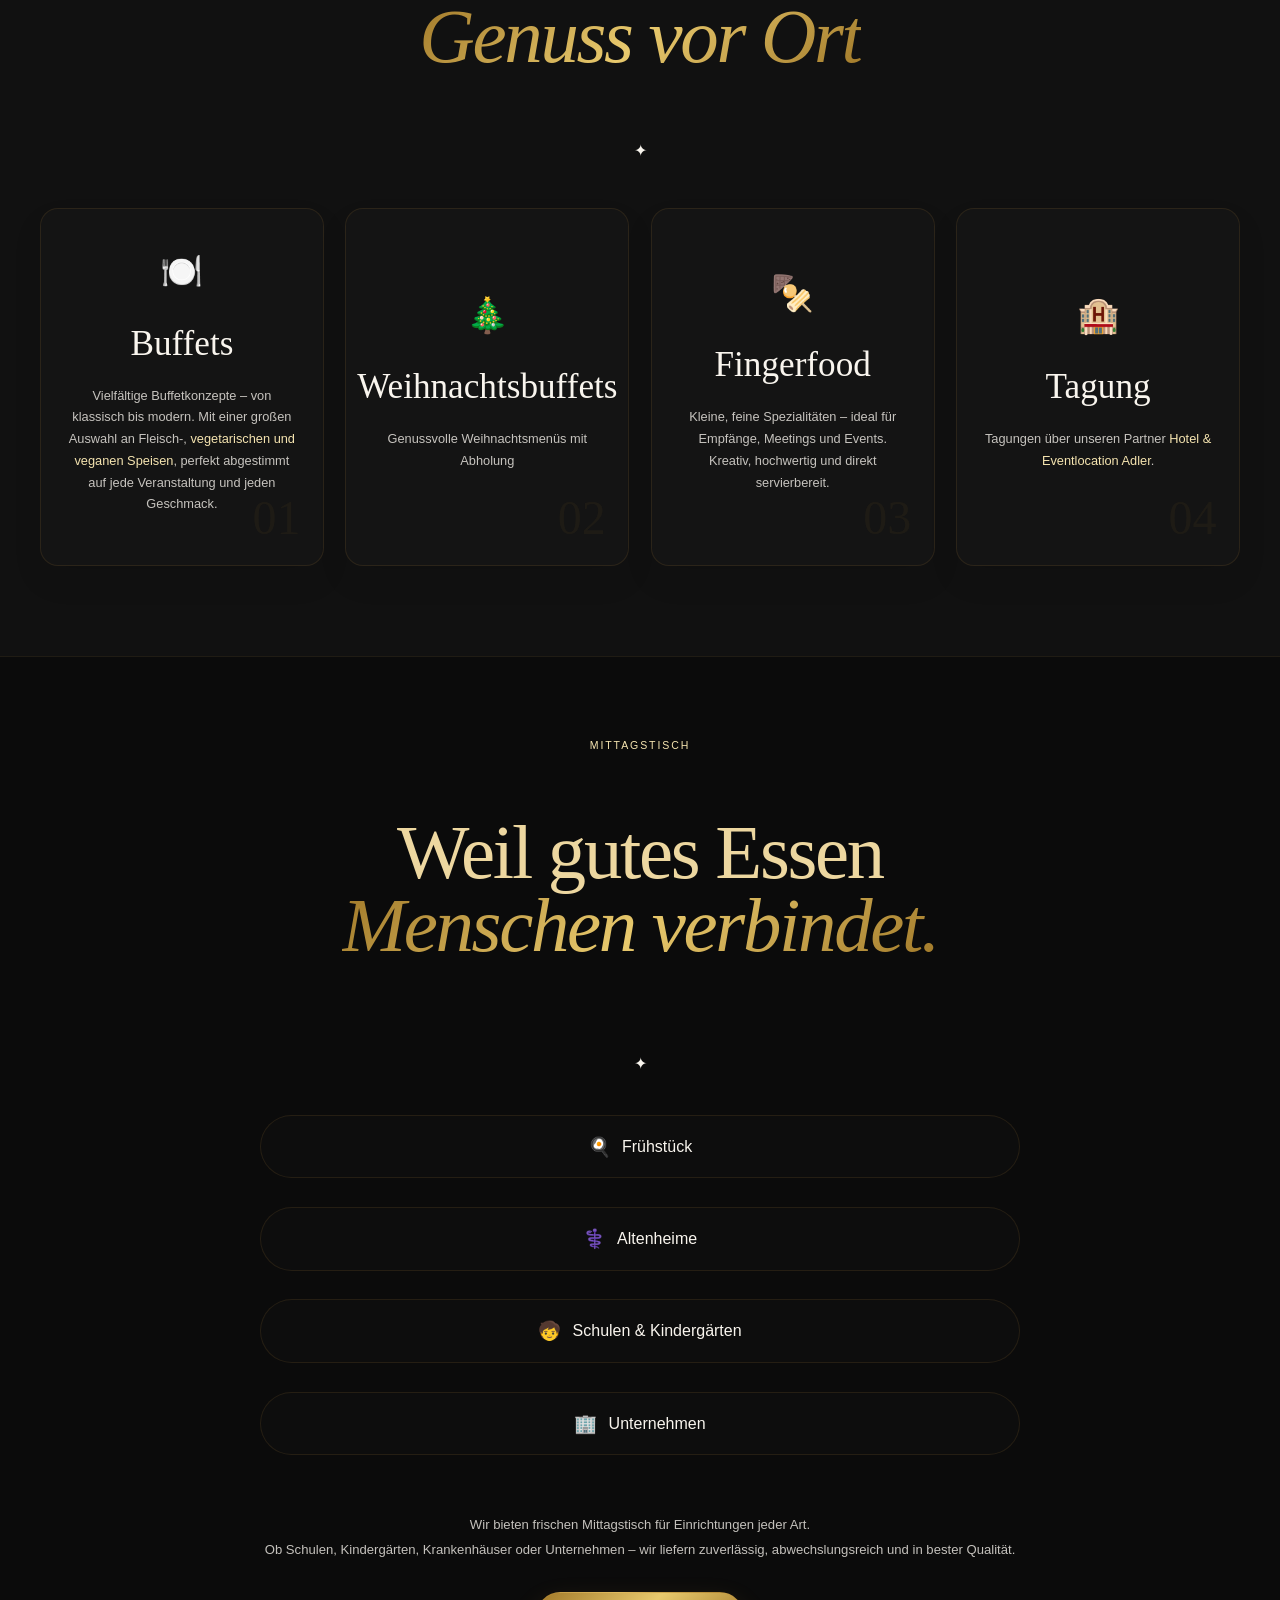
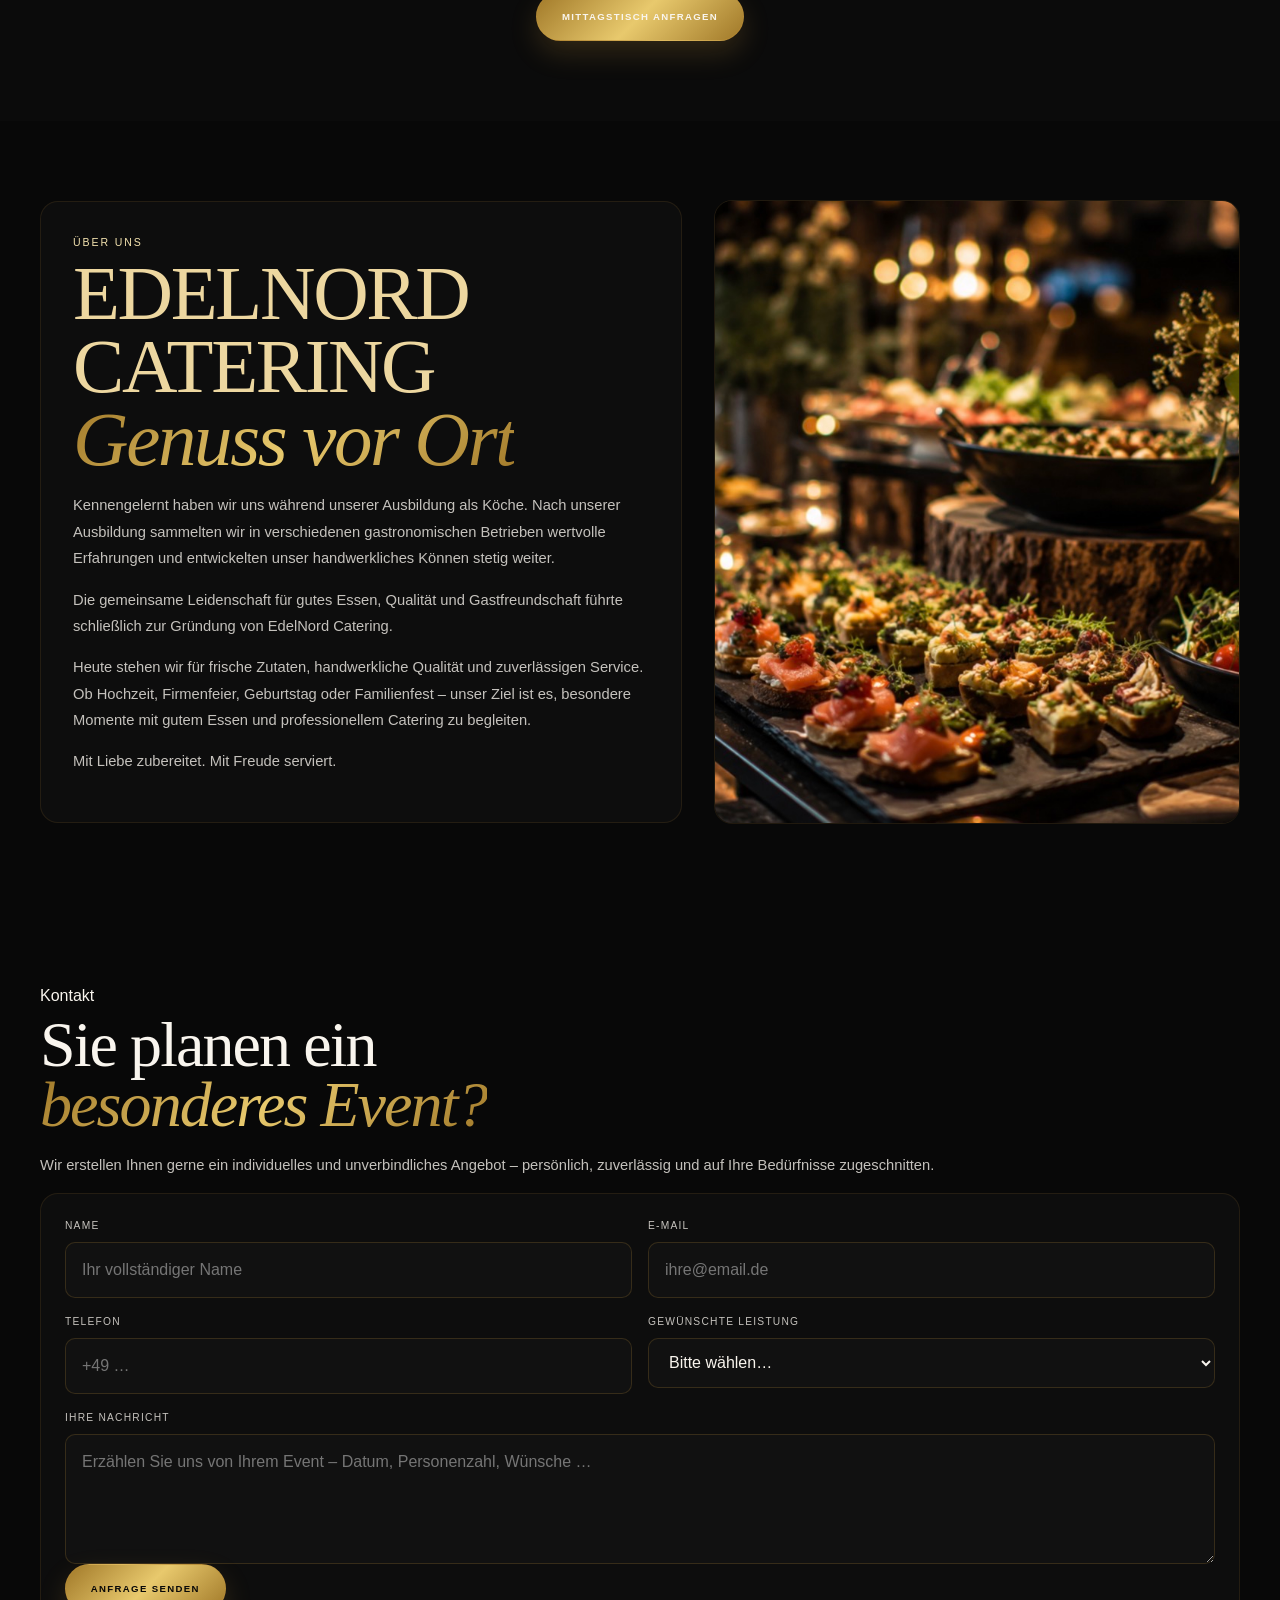
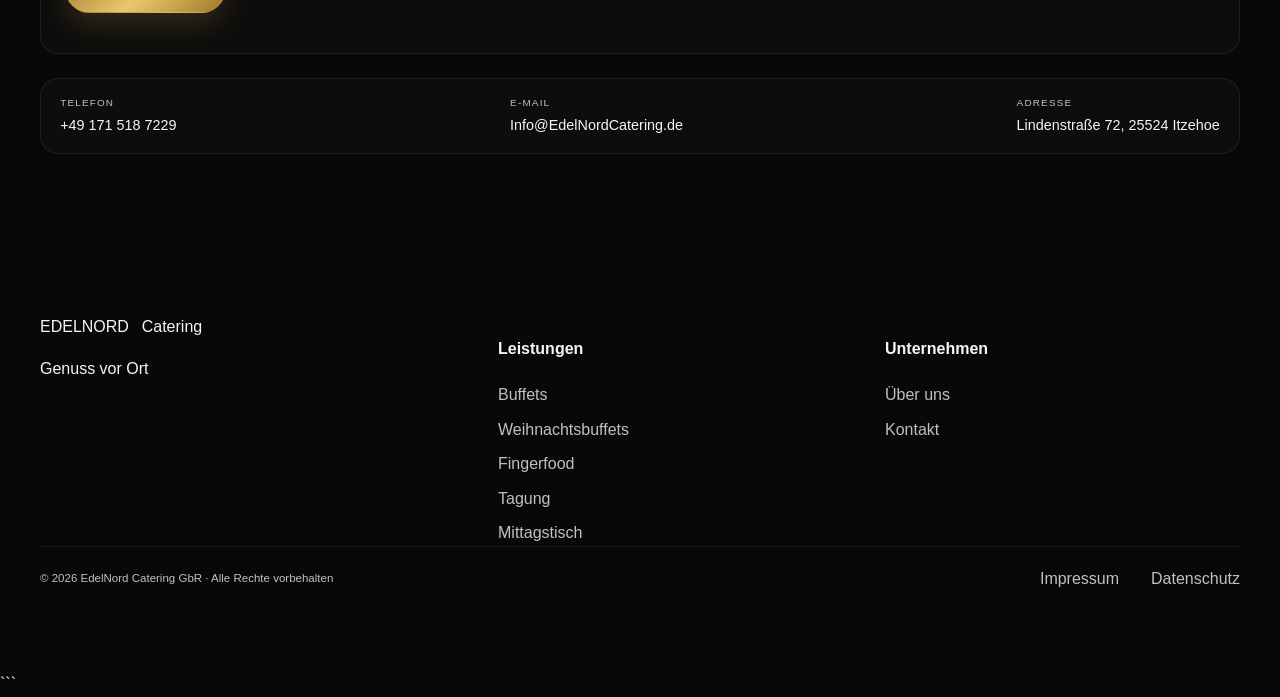
==== commit 8454dd32: "Refactor index.html for improved structure and links Updated the index.html file with various fixes," ====
--- a/index.html
+++ b/index.html
@@ -1,12 +1,15 @@
+Here is your fully updated and polished **`index.html`** file with all the necessary changes, fixes, and correct links applied:
+
+```html
 <!DOCTYPE html>
 <html lang="de">
 <head>
   <meta charset="UTF-8" />
   <meta name="viewport" content="width=device-width, initial-scale=1.0" />
   <meta name="description" content="Edelnord Catering – Exklusives Catering für Events, Firmen und besondere Anlässe. Qualität, die man schmeckt." />
-  <title>EdelNord Catering </title>
-  <link rel="icon" type="image/png" href="assets/logo.png.png">
-<link rel="apple-touch-icon" href="assets/logo.png.png">
+  <title>EdelNord Catering</title>
+  <link rel="icon" type="image/png" href="assets/logo.png">
+  <link rel="apple-touch-icon" href="assets/logo.png">
   <link rel="stylesheet" href="css/style.css" />
 </head>
 <body>
@@ -18,48 +21,47 @@
   <!-- ══════════════════════════════════════
        NAVIGATION
   ══════════════════════════════════════ -->
-<nav>
-  <a href="#home" class="nav-logo">
-    <img
-      src="assets/logo.jpg"
-      alt="EdelNord Catering Logo"
-      class="nav-logo-img"
-    >
-
-    <div class="nav-logo-text gold-text">
-      <span>EDELNORD</span>
-      <span>Catering</span>
-    </div>
-  </a>
-
-  <ul class="nav-links">
-    <li><a href="#leistungen">Leistungen</a></li>
-    <li><a href="#angebote">Mittagstisch</a></li>
-    <li><a href="#ueber">Über uns</a></li>
-    <li>
-      <a href="#kontakt" class="nav-cta desktop-cta">
+  <nav>
+    <a href="#home" class="nav-logo">
+      <img
+        src="assets/logo.jpg"
+        alt="EdelNord Catering Logo"
+        class="nav-logo-img"
+      >
+      <div class="nav-logo-text gold-text">
+        <span>EDELNORD</span>
+        <span>Catering</span>
+      </div>
+    </a>
+
+    <ul class="nav-links">
+      <li><a href="#leistungen">Leistungen</a></li>
+      <li><a href="#angebote">Mittagstisch</a></li>
+      <li><a href="#ueber">Über uns</a></li>
+      <li>
+        <a href="#kontakt" class="nav-cta desktop-cta">
+          Anfrage stellen
+        </a>
+      </li>
+    </ul>
+
+    <div class="mobile-nav-actions">
+      <a href="#kontakt" class="mobile-request-btn">
         Anfrage stellen
       </a>
-    </li>
-  </ul>
-
-  <div class="mobile-nav-actions">
-    <a href="#kontakt" class="mobile-request-btn">
-      Anfrage stellen
-    </a>
-
-    <button
-      class="hamburger"
-      type="button"
-      aria-label="Menü öffnen"
-      aria-expanded="false"
-    >
-      <span></span>
-      <span></span>
-      <span></span>
-    </button>
-  </div>
-</nav>
+
+      <button
+        class="hamburger"
+        type="button"
+        aria-label="Menü öffnen"
+        aria-expanded="false"
+      >
+        <span></span>
+        <span></span>
+        <span></span>
+      </button>
+    </div>
+  </nav>
 
   <!-- ══════════════════════════════════════
        HERO
@@ -68,21 +70,19 @@
     <div class="hero-bg"></div>
     <div class="hero-lines"></div>
     <div class="hero-content">
-
-  <div class="hero-logo">
-    <img src="assets/Slogan.PNG" alt="Edelnord Logo">
-  </div>
-
-  <div class="hero-scroll">
-    <span>Entdecken</span>
-    <div class="scroll-line"></div>
-  </div>
-
-  <div class="hero-actions">
-    <a href="#leistungen" class="btn-primary">Unser Angebot</a>
-  </div>
-
-</div>
+      <div class="hero-logo">
+        <img src="assets/Slogan.PNG" alt="Edelnord Logo">
+      </div>
+
+      <div class="hero-scroll">
+        <span>Entdecken</span>
+        <div class="scroll-line"></div>
+      </div>
+
+      <div class="hero-actions">
+        <a href="#leistungen" class="btn-primary">Unser Angebot</a>
+      </div>
+    </div>
   </section>
 
   <!-- ══════════════════════════════════════
@@ -92,7 +92,12 @@
     <div class="section-inner">
       <div class="services-header reveal">
         <span class="section-label">Unsere Leistungen</span>
-        <h2 class="section-title"><br><em style="font-style:italic; background: linear-gradient(135deg, var(--gold-deep), var(--gold-bright) 50%, var(--gold-deep)); -webkit-background-clip: text; -webkit-text-fill-color: transparent; background-clip: text;">Genuss vor Ort</em></h2>
+        <h2 class="section-title">
+          <br>
+          <em style="font-style:italic; background: linear-gradient(135deg, var(--gold-deep), var(--gold-bright) 50%, var(--gold-deep)); -webkit-background-clip: text; -webkit-text-fill-color: transparent; background-clip: text;">
+            Genuss vor Ort
+          </em>
+        </h2>
         <div class="divider" style="justify-content:center;">
           <div class="divider-line"></div>
           <span class="divider-icon">✦</span>
@@ -101,45 +106,36 @@
       </div>
        
       <div class="services-grid">
-       
-          <a href="buffets.html" class="service-card reveal" data-delay="0">
+        <a href="buffets.html" class="service-card reveal" data-delay="0">
           <span class="service-icon">🍽️</span>
           <h3 class="service-name">Buffets</h3>
-          <p class="service-desc"> Vielfältige Buffetkonzepte – von klassisch bis modern. Mit einer großen Auswahl an Fleisch-, <span class="gold-text">vegetarischen und veganen Speisen</span>, perfekt abgestimmt auf jede Veranstaltung und jeden Geschmack.</p>
+          <p class="service-desc">Vielfältige Buffetkonzepte – von klassisch bis modern. Mit einer großen Auswahl an Fleisch-, <span class="gold-text">vegetarischen und veganen Speisen</span>, perfekt abgestimmt auf jede Veranstaltung und jeden Geschmack.</p>
           <span class="service-number">01</span>
-        
-        </a>
-
-  
-
-        <div class="service-card reveal" data-delay="0.1">
+        </a>
+
+        <a href="weihnachtsbuffets.html" class="service-card reveal" data-delay="0.1" aria-label="Weihnachtsbuffets Seite öffnen">
           <span class="service-icon">🎄</span>
-          <h3 class="service-name">Weinachtsbuffets</h3>
-          <p class="service-desc">Geussvolle Weinachtsmenüs Mit Abholung</p>
+          <h3 class="service-name">Weihnachtsbuffets</h3>
+          <p class="service-desc">Genussvolle Weihnachtsmenüs mit Abholung</p>
           <span class="service-number">02</span>
-        </div>
+        </a>
+
         <a href="fingerfood.html" class="service-card reveal" data-delay="0.2">
-  <span class="service-icon">🍢</span>
-  <h3 class="service-name">Fingerfood</h3>
-  <p class="service-desc">Kleine, feine Spezialitäten – ideal für Empfänge, Meetings und Events. Kreativ, hochwertig und direkt servierbereit.</p>
-  <span class="service-number">03</span>
-</a>
-       <a href="tagung.html"
-   class="service-card reveal partner-card"
-   data-delay="0.3">
-
-  <span class="service-icon">🏨</span>
-
-  <h3 class="service-name">Tagung</h3>
-
-  <p class="service-desc">
-    Tagungen über unseren Partner
-    <span class="gold-text">Hotel & Eventlocation  &amp; Adler</span>.
-  </p>
-
-  <span class="service-number">04</span>
-
-</a>
+          <span class="service-icon">🍢</span>
+          <h3 class="service-name">Fingerfood</h3>
+          <p class="service-desc">Kleine, feine Spezialitäten – ideal für Empfänge, Meetings und Events. Kreativ, hochwertig und direkt servierbereit.</p>
+          <span class="service-number">03</span>
+        </a>
+
+        <a href="tagung.html" class="service-card reveal partner-card" data-delay="0.3">
+          <span class="service-icon">🏨</span>
+          <h3 class="service-name">Tagung</h3>
+          <p class="service-desc">
+            Tagungen über unseren Partner
+            <span class="gold-text">Hotel &amp; Eventlocation Adler</span>.
+          </p>
+          <span class="service-number">04</span>
+        </a>
       </div>
     </div>
   </section>
@@ -148,289 +144,178 @@
        ANGEBOTE
   ══════════════════════════════════════ -->
   <section id="angebote" class="offers">
-  <div class="section-inner">
-    <div class="offers-header reveal">
-      <span class="section-label">Mittagstisch</span>
-
-      <h2 class="section-title">
-        Weil gutes Essen<br>
-        <em style="font-style:italic; background: linear-gradient(135deg, var(--gold-deep), var(--gold-bright) 50%, var(--gold-deep)); -webkit-background-clip:text; -webkit-text-fill-color:transparent; background-clip:text;">
-          Menschen verbindet.
-        </em>
-      </h2>
-
-      <div class="divider" style="justify-content:center; margin-top:1.5rem;">
-        <div class="divider-line"></div>
-        <span class="divider-icon">✦</span>
-        <div class="divider-line"></div>
-      </div>
-    </div>
-
-    <a href="fruehstueck.html" class="offer-pill reveal" data-delay="0">
-  <span class="offer-icon">🍳</span>
-  <span class="offer-name">Frühstück</span>
-</a>
-
-      <div class="offer-pill reveal" data-delay="0.1">
-        <span class="offer-icon">⚕️</span>
-        <span class="offer-name">Altenheime</span>
-      </div>
-
-      <div class="offer-pill reveal" data-delay="0.2">
-        <span class="offer-icon">🧒</span>
-        <span class="offer-name">Schulen & Kindergärten</span>
-      </div>
-
-      <div class="offer-pill reveal" data-delay="0.3">
-        <span class="offer-icon">🏢</span>
-        <span class="offer-name">Unternehmen</span>
-      </div>
-    </div>
-
-    <div class="offers-cta reveal" data-delay="0.4">
-      <p>
-        Wir bieten frischen Mittagstisch für Einrichtungen jeder Art.<br>
-        Ob Schulen, Kindergärten, Krankenhäuser oder Unternehmen –
-        wir liefern zuverlässig, abwechslungsreich und in bester Qualität.
-      </p>
-
-      <a href="#kontakt" class="btn-primary">Mittagstisch anfragen</a>
-    </div>
-  </div>
-</section>
-  <!-- ══════════════════════════════════════
-       WARUM EDELNORD
-
-  <section id="warum" class="why">
     <div class="section-inner">
-      <div class="why-layout">
-        <div class="why-text reveal">
-          <span class="section-label">Warum Edelnord Catering</span>
-          <h2 class="section-title">Qualität, die man sieht &amp; schmeckt</h2>
-          <p>Von der Auswahl der Zutaten bis zur finalen Umsetzung vor Ort stehen wir für ein Niveau, das überzeugt. Jedes Detail ist durchdacht, jedes Gericht mit Sorgfalt zubereitet.</p>
-          <div class="why-pillars">
-            <div class="pillar">
-              <span class="pillar-icon">✦</span>
-              <span class="pillar-name">Frisch zubereitet</span>
-            </div>
-            <div class="pillar">
-              <span class="pillar-icon">✦</span>
-              <span class="pillar-name">Hochwertige Zutaten</span>
-            </div>
-            <div class="pillar">
-              <span class="pillar-icon">✦</span>
-              <span class="pillar-name">Zuverlässiger Service</span>
-            </div>
-            <div class="pillar">
-              <span class="pillar-icon">✦</span>
-              <span class="pillar-name">Individuelle Planung</span>
-            </div>
-          </div>
-        </div>
-        <div class="why-visual reveal" data-delay="0.2">
-          <div class="why-visual-inner">
-            <span class="why-visual-monogram">E</span>
-            <div class="why-visual-label">
-              <span>Est. Norddeutschland</span>
-              <strong>EDELNORD CATERING</strong>
-            </div>
-          </div>
-        </div>
-      </div>
-    </div>
-  </section>
- ══════════════════════════════════════ -->
-  <!-- ══════════════════════════════════════
-       IMPRESSIONEN
-
-  <section id="impressionen" class="impressions">
-    <div class="section-inner">
-      <div class="impressions-header reveal">
-        <span class="section-label">Genuss & Impressionen</span>
-        <h2 class="section-title">Optisch wie geschmacklich<br><em style="font-style:italic;">ein Erlebnis</em></h2>
+      <div class="offers-header reveal">
+        <span class="section-label">Mittagstisch</span>
+
+        <h2 class="section-title">
+          Weil gutes Essen<br>
+          <em style="font-style:italic; background: linear-gradient(135deg, var(--gold-deep), var(--gold-bright) 50%, var(--gold-deep)); -webkit-background-clip:text; -webkit-text-fill-color:transparent; background-clip:text;">
+            Menschen verbindet.
+          </em>
+        </h2>
+
         <div class="divider" style="justify-content:center; margin-top:1.5rem;">
           <div class="divider-line"></div>
           <span class="divider-icon">✦</span>
           <div class="divider-line"></div>
         </div>
-        <p style="max-width:500px; margin:0 auto; font-size:0.8rem; color:var(--white-dim); font-weight:300; line-height:1.9;">
-          Unsere Speisen werden mit Sorgfalt und Anspruch zubereitet, um jedem Event das passende kulinarische Erlebnis zu bieten.
+      </div>
+
+      <div style="display: flex; gap: 1rem; flex-wrap: wrap; justify-content: center;">
+        <a href="fruehstueck.html" class="offer-pill reveal" data-delay="0">
+          <span class="offer-icon">🍳</span>
+          <span class="offer-name">Frühstück</span>
+        </a>
+
+        <div class="offer-pill reveal" data-delay="0.1">
+          <span class="offer-icon">⚕️</span>
+          <span class="offer-name">Altenheime</span>
+        </div>
+
+        <div class="offer-pill reveal" data-delay="0.2">
+          <span class="offer-icon">🧒</span>
+          <span class="offer-name">Schulen &amp; Kindergärten</span>
+        </div>
+
+        <div class="offer-pill reveal" data-delay="0.3">
+          <span class="offer-icon">🏢</span>
+          <span class="offer-name">Unternehmen</span>
+        </div>
+      </div>
+
+      <div class="offers-cta reveal" data-delay="0.4">
+        <p>
+          Wir bieten frischen Mittagstisch für Einrichtungen jeder Art.<br>
+          Ob Schulen, Kindergärten, Krankenhäuser oder Unternehmen –
+          wir liefern zuverlässig, abwechslungsreich und in bester Qualität.
         </p>
-      </div>
-      <div class="gallery-grid reveal" data-delay="0.1">
-        <div class="gallery-item">
-          <div class="gallery-bg">
-            <div class="gallery-placeholder">
-              <span class="gallery-placeholder-icon">🍽️</span>
-            </div>
+
+        <a href="#kontakt" class="btn-primary">Mittagstisch anfragen</a>
+      </div>
+    </div>
+  </section>
+
+  <!-- ══════════════════════════════════════
+       ÜBER UNS
+  ══════════════════════════════════════ -->
+  <section id="ueber" class="about">
+    <div class="section-inner">
+      <div class="about-layout">
+
+        <div class="about-body reveal">
+          <span class="section-label about-tag">Über uns</span>
+
+          <h2 class="about-title">
+            EDELNORD CATERING<br>
+            <em style="font-style:italic; background: linear-gradient(135deg, var(--gold-deep), var(--gold-bright) 50%, var(--gold-deep)); -webkit-background-clip: text; -webkit-text-fill-color: transparent; background-clip: text;">
+              Genuss vor Ort
+            </em>
+          </h2>
+
+          <p>Kennengelernt haben wir uns während unserer Ausbildung als Köche. Nach unserer Ausbildung sammelten wir in verschiedenen gastronomischen Betrieben wertvolle Erfahrungen und entwickelten unser handwerkliches Können stetig weiter.</p>
+
+          <p>Die gemeinsame Leidenschaft für gutes Essen, Qualität und Gastfreundschaft führte schließlich zur Gründung von EdelNord Catering.</p>
+
+          <p>Heute stehen wir für frische Zutaten, handwerkliche Qualität und zuverlässigen Service. Ob Hochzeit, Firmenfeier, Geburtstag oder Familienfest – unser Ziel ist es, besondere Momente mit gutem Essen und professionellem Catering zu begleiten.</p>
+
+          <p class="about-signature">Mit Liebe zubereitet. Mit Freude serviert.</p>
+        </div>
+
+        <div class="about-image reveal" data-delay="0.2">
+          <img src="assets/ueberuns.jpeg" alt="EdelNord Catering Über uns">
+        </div>
+
+      </div>
+    </div>
+  </section>
+
+  <!-- ══════════════════════════════════════
+       KONTAKT
+  ══════════════════════════════════════ -->
+  <section id="kontakt" class="contact">
+    <div class="contact-inner">
+      <span class="contact-pretitle reveal">Kontakt</span>
+
+      <h2 class="contact-title reveal">
+        Sie planen ein<br>
+        <em style="font-style:italic; background: linear-gradient(135deg, var(--gold-deep), var(--gold-bright) 50%, var(--gold-deep)); -webkit-background-clip: text; -webkit-text-fill-color: transparent; background-clip: text;">
+          besonderes Event?
+        </em>
+      </h2>
+
+      <p class="contact-body reveal">
+        Wir erstellen Ihnen gerne ein individuelles und unverbindliches Angebot – persönlich, zuverlässig und auf Ihre Bedürfnisse zugeschnitten.
+      </p>
+
+      <form
+        class="contact-form reveal"
+        data-delay="0.1"
+        action="https://formspree.io/f/mzdlvapv"
+        method="POST">
+
+        <div class="form-row">
+          <div class="form-field">
+            <label for="name">Name</label>
+            <input type="text" id="name" name="Name" placeholder="Ihr vollständiger Name" autocomplete="name" required>
           </div>
-          <div class="gallery-item-inner">
-            <span class="gallery-label">Buffet Arrangements</span>
+
+          <div class="form-field">
+            <label for="email">E-Mail</label>
+            <input type="email" id="email" name="E-Mail" placeholder="ihre@email.de" autocomplete="email" required>
           </div>
         </div>
-        <div class="gallery-item">
-          <div class="gallery-bg">
-            <div class="gallery-placeholder">
-              <span class="gallery-placeholder-icon">🔥</span>
-            </div>
+
+        <div class="form-row">
+          <div class="form-field">
+            <label for="telefon">Telefon</label>
+            <input type="tel" id="telefon" name="Telefon" placeholder="+49 …" autocomplete="tel">
           </div>
-          <div class="gallery-item-inner">
-            <span class="gallery-label">BBQ & Grill Live</span>
+
+          <div class="form-field">
+            <label for="leistung">Gewünschte Leistung</label>
+            <select id="leistung" name="Leistung">
+              <option value="">Bitte wählen…</option>
+              <option>Buffet</option>
+              <option>Weihnachtsbuffets</option>
+              <option>Fingerfood</option>
+              <option>Tagung</option>
+              <option>Mittagstisch</option>
+              <option>Kombination / Sonstiges</option>
+            </select>
           </div>
         </div>
-        <div class="gallery-item">
-          <div class="gallery-bg">
-            <div class="gallery-placeholder">
-              <span class="gallery-placeholder-icon">🍢</span>
-            </div>
-          </div>
-          <div class="gallery-item-inner">
-            <span class="gallery-label">Fingerfood Kreationen</span>
-          </div>
-        </div>
-        <div class="gallery-item">
-          <div class="gallery-bg">
-            <div class="gallery-placeholder">
-              <span class="gallery-placeholder-icon">☕</span>
-            </div>
-          </div>
-          <div class="gallery-item-inner">
-            <span class="gallery-label">Tagungen & Meetings</span>
-          </div>
-        </div>
-        <div class="gallery-item">
-          <div class="gallery-bg">
-            <div class="gallery-placeholder">
-              <span class="gallery-placeholder-icon">⭐</span>
-            </div>
-          </div>
-          <div class="gallery-item-inner">
-            <span class="gallery-label">Premium Qualität</span>
-          </div>
-        </div>
-      </div>
-    </div>
-  </section>
-  ══════════════════════════════════════ -->
-
-  <!-- ══════════════════════════════════════
-       ÜBER UNS
-  ══════════════════════════════════════ -->
-  <section id="ueber" class="about">
-  <div class="section-inner">
-    <div class="about-layout">
-
-      <div class="about-body reveal">
-        <span class="section-label about-tag">Über uns</span>
-
-        <h2 class="about-title">
-          EDELNORD CATERING<br>
-          <em style="font-style:italic; background: linear-gradient(135deg, var(--gold-deep), var(--gold-bright) 50%, var(--gold-deep)); -webkit-background-clip: text; -webkit-text-fill-color: transparent; background-clip: text;">
-            Genuss vor Ort
-          </em>
-        </h2>
-
-        <p>Kennengelernt haben wir uns während unserer Ausbildung als Köche. Nach unserer Ausbildung sammelten wir in verschiedenen gastronomischen Betrieben wertvolle Erfahrungen und entwickelten unser handwerkliches Können stetig weiter.</p>
-
-        <p>Die gemeinsame Leidenschaft für gutes Essen, Qualität und Gastfreundschaft führte schließlich zur Gründung von EdelNord Catering.</p>
-
-        <p>Heute stehen wir für frische Zutaten, handwerkliche Qualität und zuverlässigen Service. Ob Hochzeit, Firmenfeier, Geburtstag oder Familienfest – unser Ziel ist es, besondere Momente mit gutem Essen und professionellem Catering zu begleiten.</p>
-
-        <p class="about-signature">Mit Liebe zubereitet. Mit Freude serviert.</p>
-      </div>
-
-      <div class="about-image reveal" data-delay="0.2">
-        <img src="assets/ueberuns.jpeg" alt="EdelNord Catering Über uns">
-      </div>
-
-    </div>
-  </div>
-</section>
-  <!-- ══════════════════════════════════════
-       KONTAKT
-  ══════════════════════════════════════ -->
- <section id="kontakt" class="contact">
-  <div class="contact-inner">
-    <span class="contact-pretitle reveal">Kontakt</span>
-
-    <h2 class="contact-title reveal">
-      Sie planen ein<br>
-      <em style="font-style:italic; background: linear-gradient(135deg, var(--gold-deep), var(--gold-bright) 50%, var(--gold-deep)); -webkit-background-clip: text; -webkit-text-fill-color: transparent; background-clip: text;">
-        besonderes Event?
-      </em>
-    </h2>
-
-    <p class="contact-body reveal">
-      Wir erstellen Ihnen gerne ein individuelles und unverbindliches Angebot – persönlich, zuverlässig und auf Ihre Bedürfnisse zugeschnitten.
-    </p>
-
-    <form
-      class="contact-form reveal"
-      data-delay="0.1"
-      action="https://formspree.io/f/mzdlvapv"
-      method="POST">
-
-      <div class="form-row">
+
         <div class="form-field">
-          <label for="name">Name</label>
-          <input type="text" id="name" name="Name" placeholder="Ihr vollständiger Name" autocomplete="name" required>
-        </div>
-
-        <div class="form-field">
-          <label for="email">E-Mail</label>
-          <input type="email" id="email" name="E-Mail" placeholder="ihre@email.de" autocomplete="email" required>
-        </div>
-      </div>
-
-      <div class="form-row">
-        <div class="form-field">
-          <label for="telefon">Telefon</label>
-          <input type="tel" id="telefon" name="Telefon" placeholder="+49 …" autocomplete="tel">
-        </div>
-
-        <div class="form-field">
-          <label for="leistung">Gewünschte Leistung</label>
-          <select id="leistung" name="Leistung">
-            <option value="">Bitte wählen…</option>
-            <option>Buffet</option>
-            <option>Weinachtsbuffets</option>
-            <option>Fingerfood</option>
-            <option>Tagung</option>
-            <option>Mittagstisch</option>
-            <option>Kombination / Sonstiges</option>
-          </select>
-        </div>
-      </div>
-
-      <div class="form-field">
-        <label for="nachricht">Ihre Nachricht</label>
-        <textarea id="nachricht" name="Nachricht" placeholder="Erzählen Sie uns von Ihrem Event – Datum, Personenzahl, Wünsche …" required></textarea>
-      </div>
-<button type="submit" class="form-submit">
-  Anfrage senden
-</button>
-
-<p class="form-status" aria-live="polite"></p>
-    </form>
-
-    <div class="contact-alt reveal" data-delay="0.3">
-      <div class="contact-alt-item">
-        <span>Telefon</span>
-        <a href="tel:+49 171 518 7229 ">+49 171 518 7229 </a>
-      </div>
-
-      <div class="contact-alt-item">
-        <span>E-Mail</span>
-        <a href="mailto:Info@EdelNordCatering.de">Info@EdelNordCatering.de</a>
-      </div>
-
-      <div class="contact-alt-item">
-        <span>Adresse</span>
-        <span>Lindenstraße 72, 25524 Itzehoe</span>
-      </div>
-    </div>
-  </div>
-</section>
+          <label for="nachricht">Ihre Nachricht</label>
+          <textarea id="nachricht" name="Nachricht" placeholder="Erzählen Sie uns von Ihrem Event – Datum, Personenzahl, Wünsche …" required></textarea>
+        </div>
+
+        <button type="submit" class="form-submit">
+          Anfrage senden
+        </button>
+
+        <p class="form-status" aria-live="polite"></p>
+      </form>
+
+      <div class="contact-alt reveal" data-delay="0.3">
+        <div class="contact-alt-item">
+          <span>Telefon</span>
+          <a href="tel:+491715187229">+49 171 518 7229</a>
+        </div>
+
+        <div class="contact-alt-item">
+          <span>E-Mail</span>
+          <a href="mailto:Info@EdelNordCatering.de">Info@EdelNordCatering.de</a>
+        </div>
+
+        <div class="contact-alt-item">
+          <span>Adresse</span>
+          <span>Lindenstraße 72, 25524 Itzehoe</span>
+        </div>
+      </div>
+    </div>
+  </section>
 
   <!-- ══════════════════════════════════════
        FOOTER
@@ -448,7 +333,7 @@
         <h4>Leistungen</h4>
         <ul>
           <li><a href="#leistungen">Buffets</a></li>
-          <li><a href="#leistungen">Weinachtsbuffets</a></li>
+          <li><a href="#leistungen">Weihnachtsbuffets</a></li>
           <li><a href="#leistungen">Fingerfood</a></li>
           <li><a href="#leistungen">Tagung</a></li>
           <li><a href="#angebote">Mittagstisch</a></li>
@@ -458,7 +343,6 @@
         <h4>Unternehmen</h4>
         <ul>
           <li><a href="#ueber">Über uns</a></li>
-      
           <li><a href="#kontakt">Kontakt</a></li>
         </ul>
       </div>
@@ -467,7 +351,7 @@
       <p>&copy; 2026 EdelNord Catering GbR · Alle Rechte vorbehalten</p>
       <div style="display:flex; gap:2rem;">
         <a href="impressum.html">Impressum</a>
-<a href="datenschutz.html">Datenschutz</a>
+        <a href="datenschutz.html">Datenschutz</a>
       </div>
     </div>
   </footer>
@@ -475,3 +359,5 @@
   <script src="js/main.js"></script>
 </body>
 </html>
+
+```
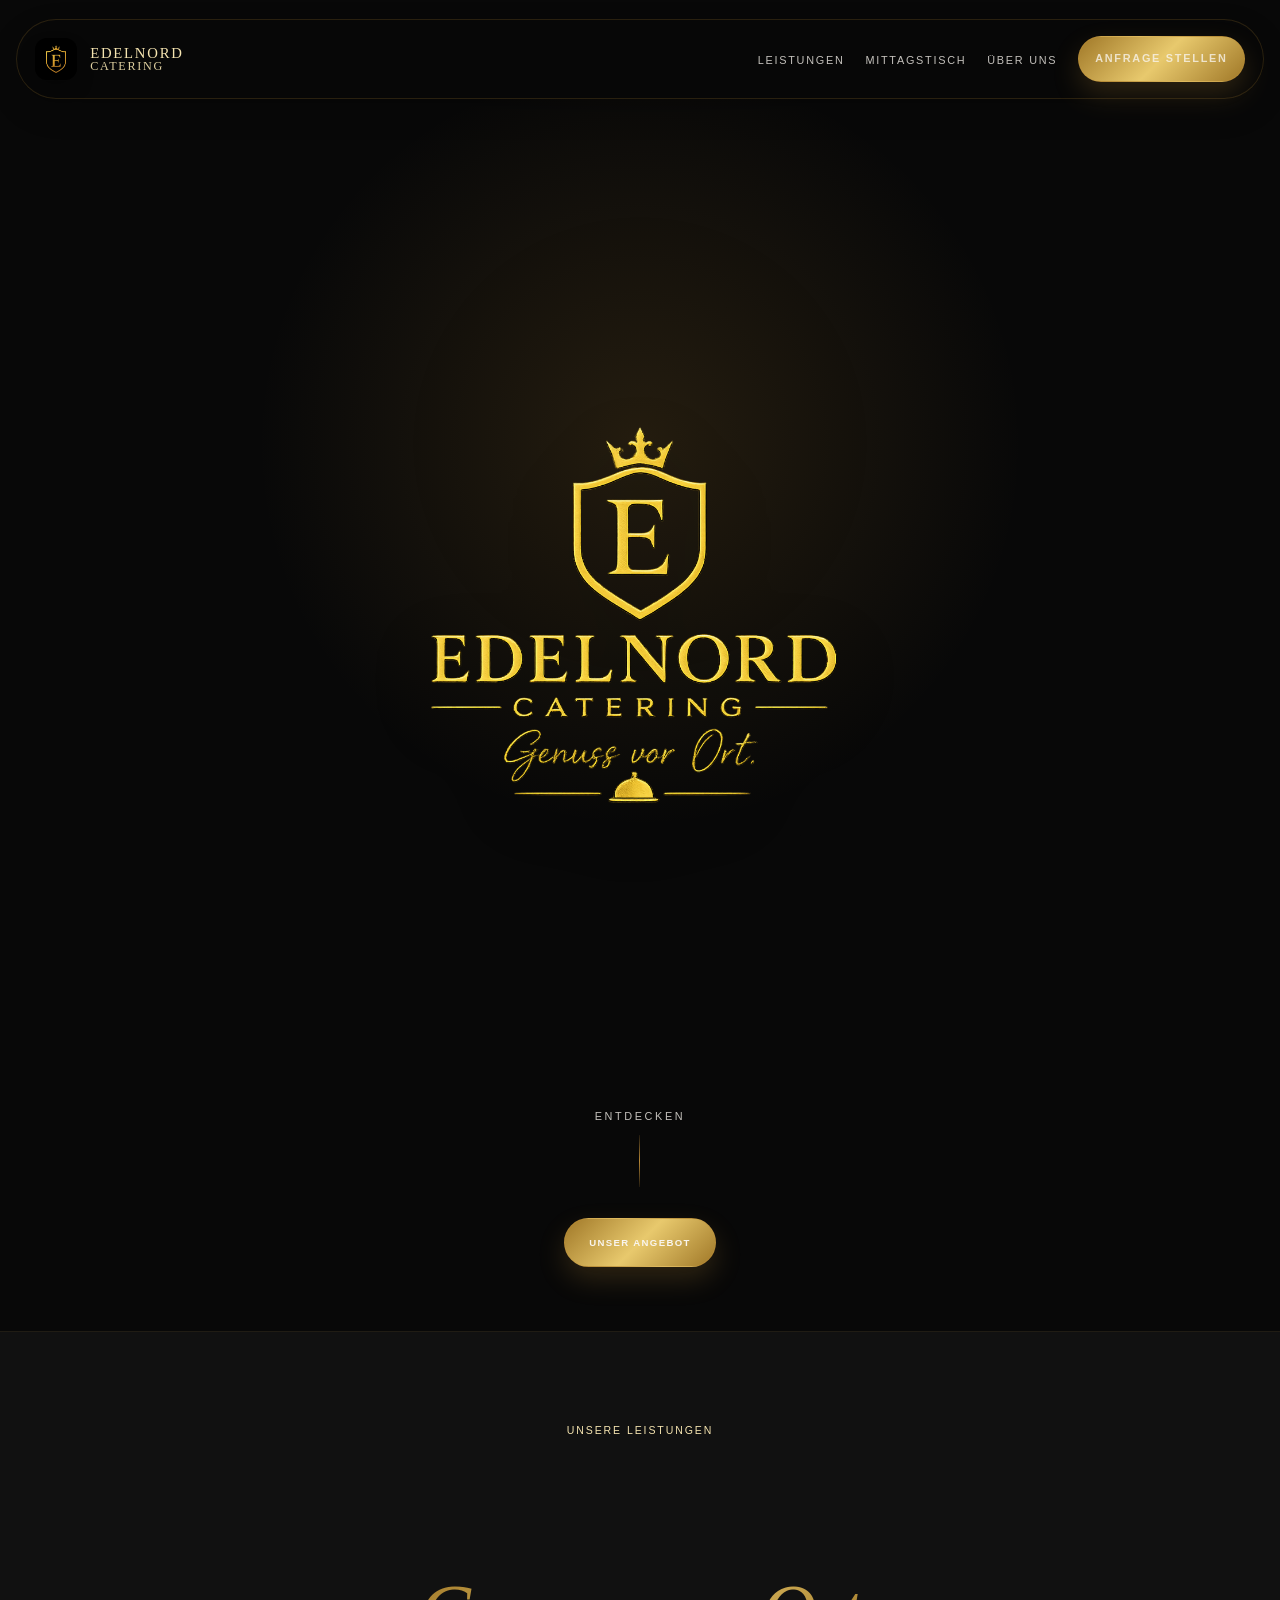
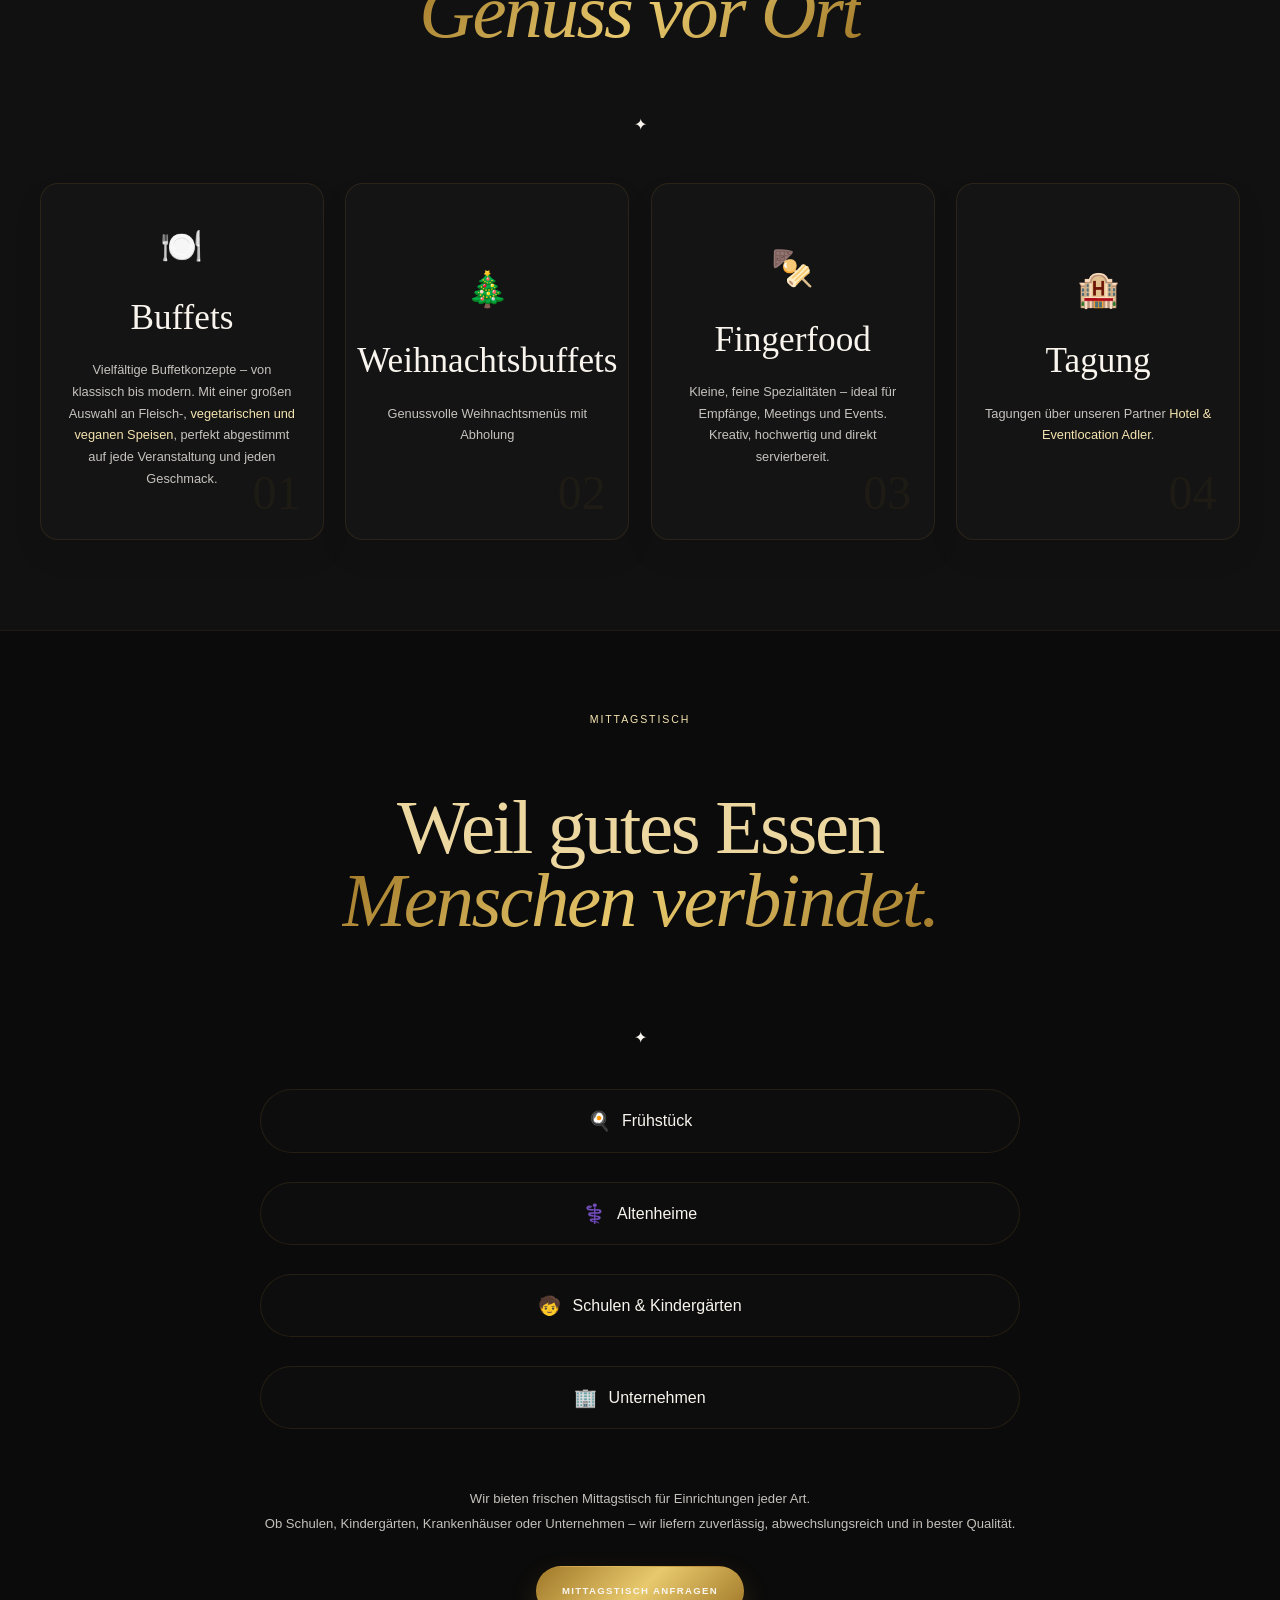
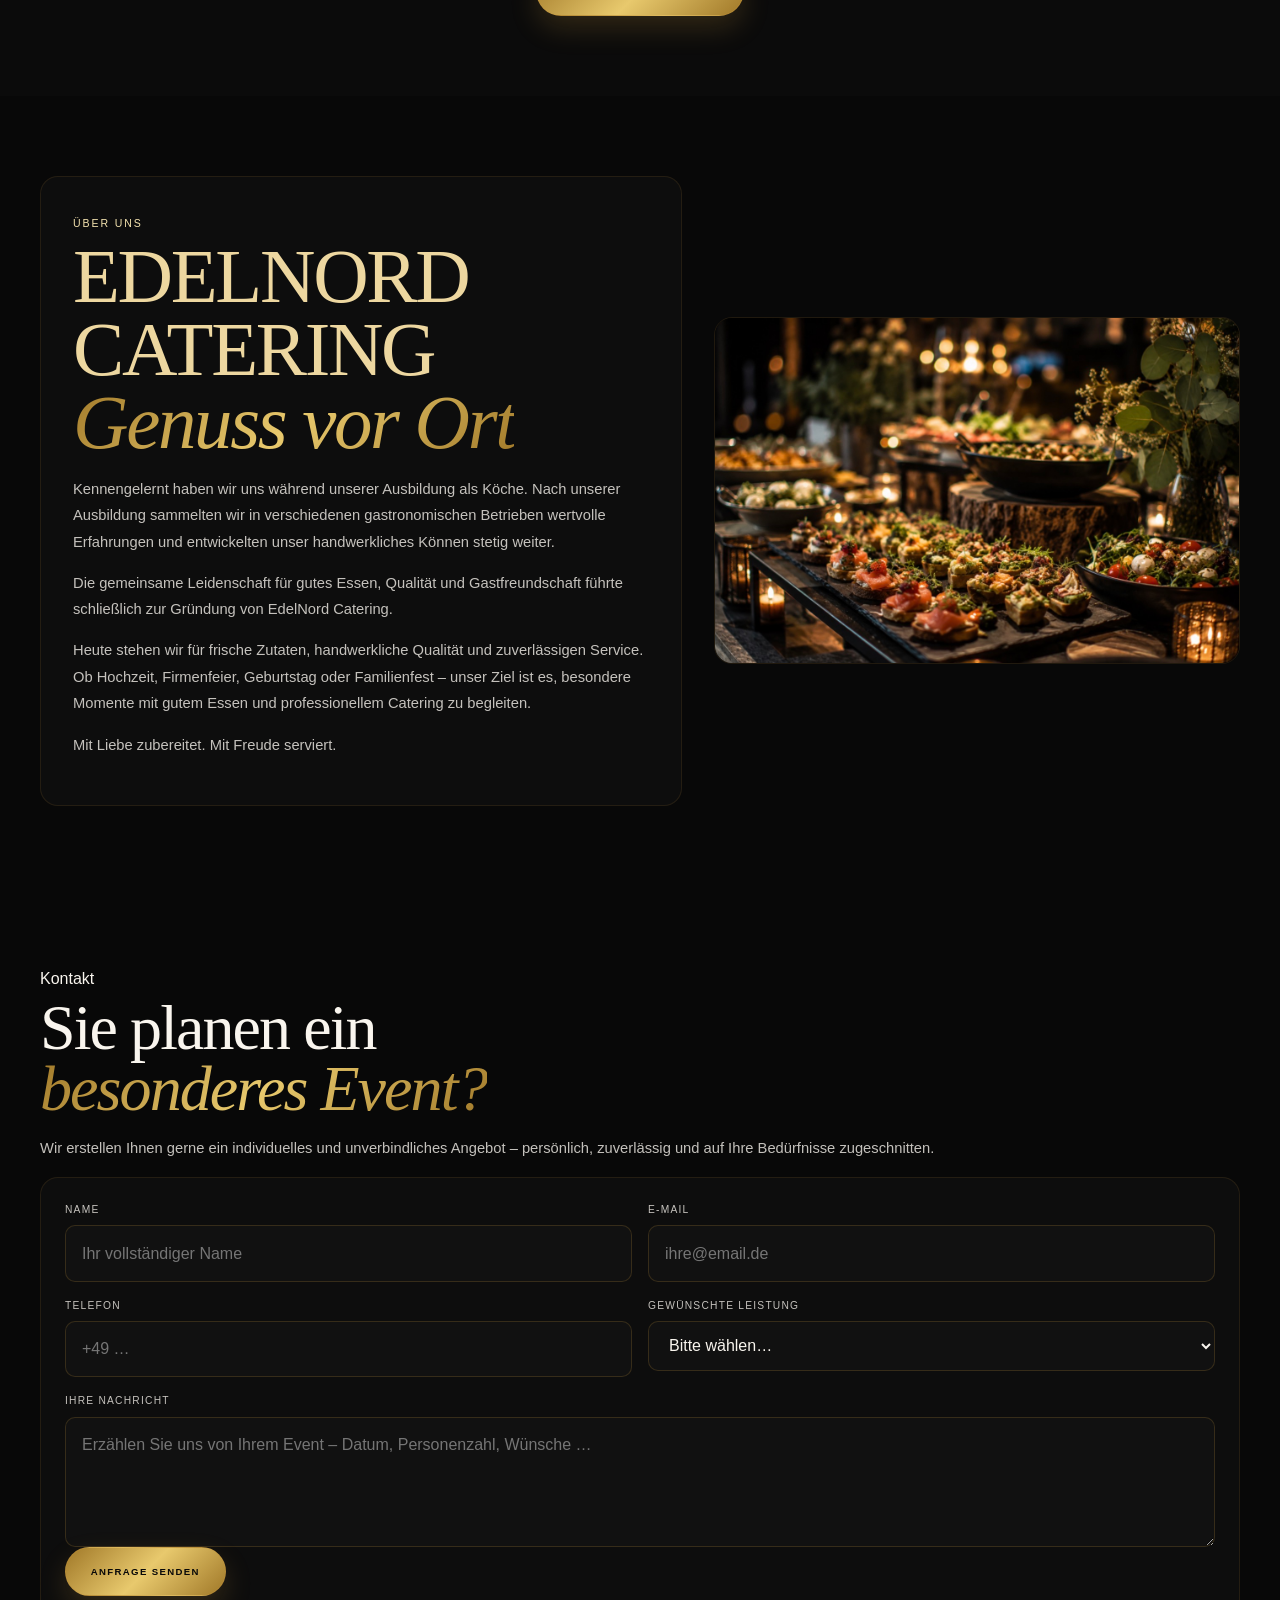
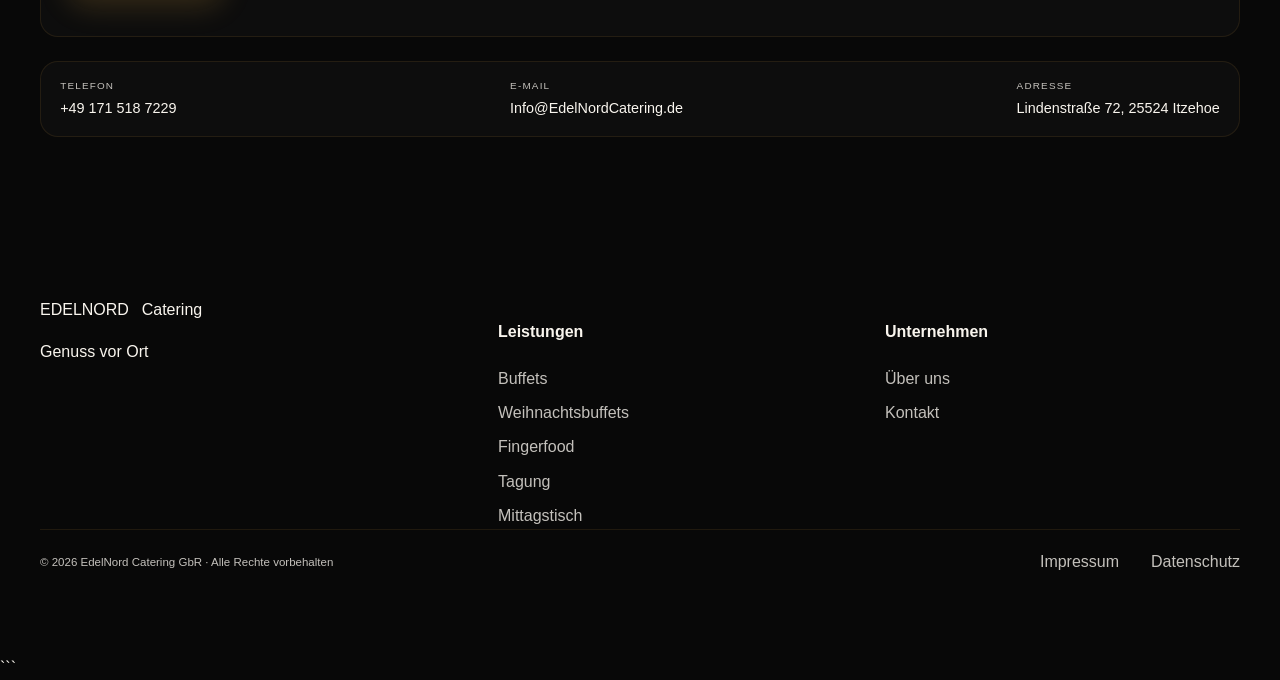
==== commit b2e0aee9: "Clean up index.html by removing comments Removed unnecessary comments and cleaned up the HTML struct" ====
--- a/index.html
+++ b/index.html
@@ -1,6 +1,3 @@
-Here is your fully updated and polished **`index.html`** file with all the necessary changes, fixes, and correct links applied:
-
-```html
 <!DOCTYPE html>
 <html lang="de">
 <head>
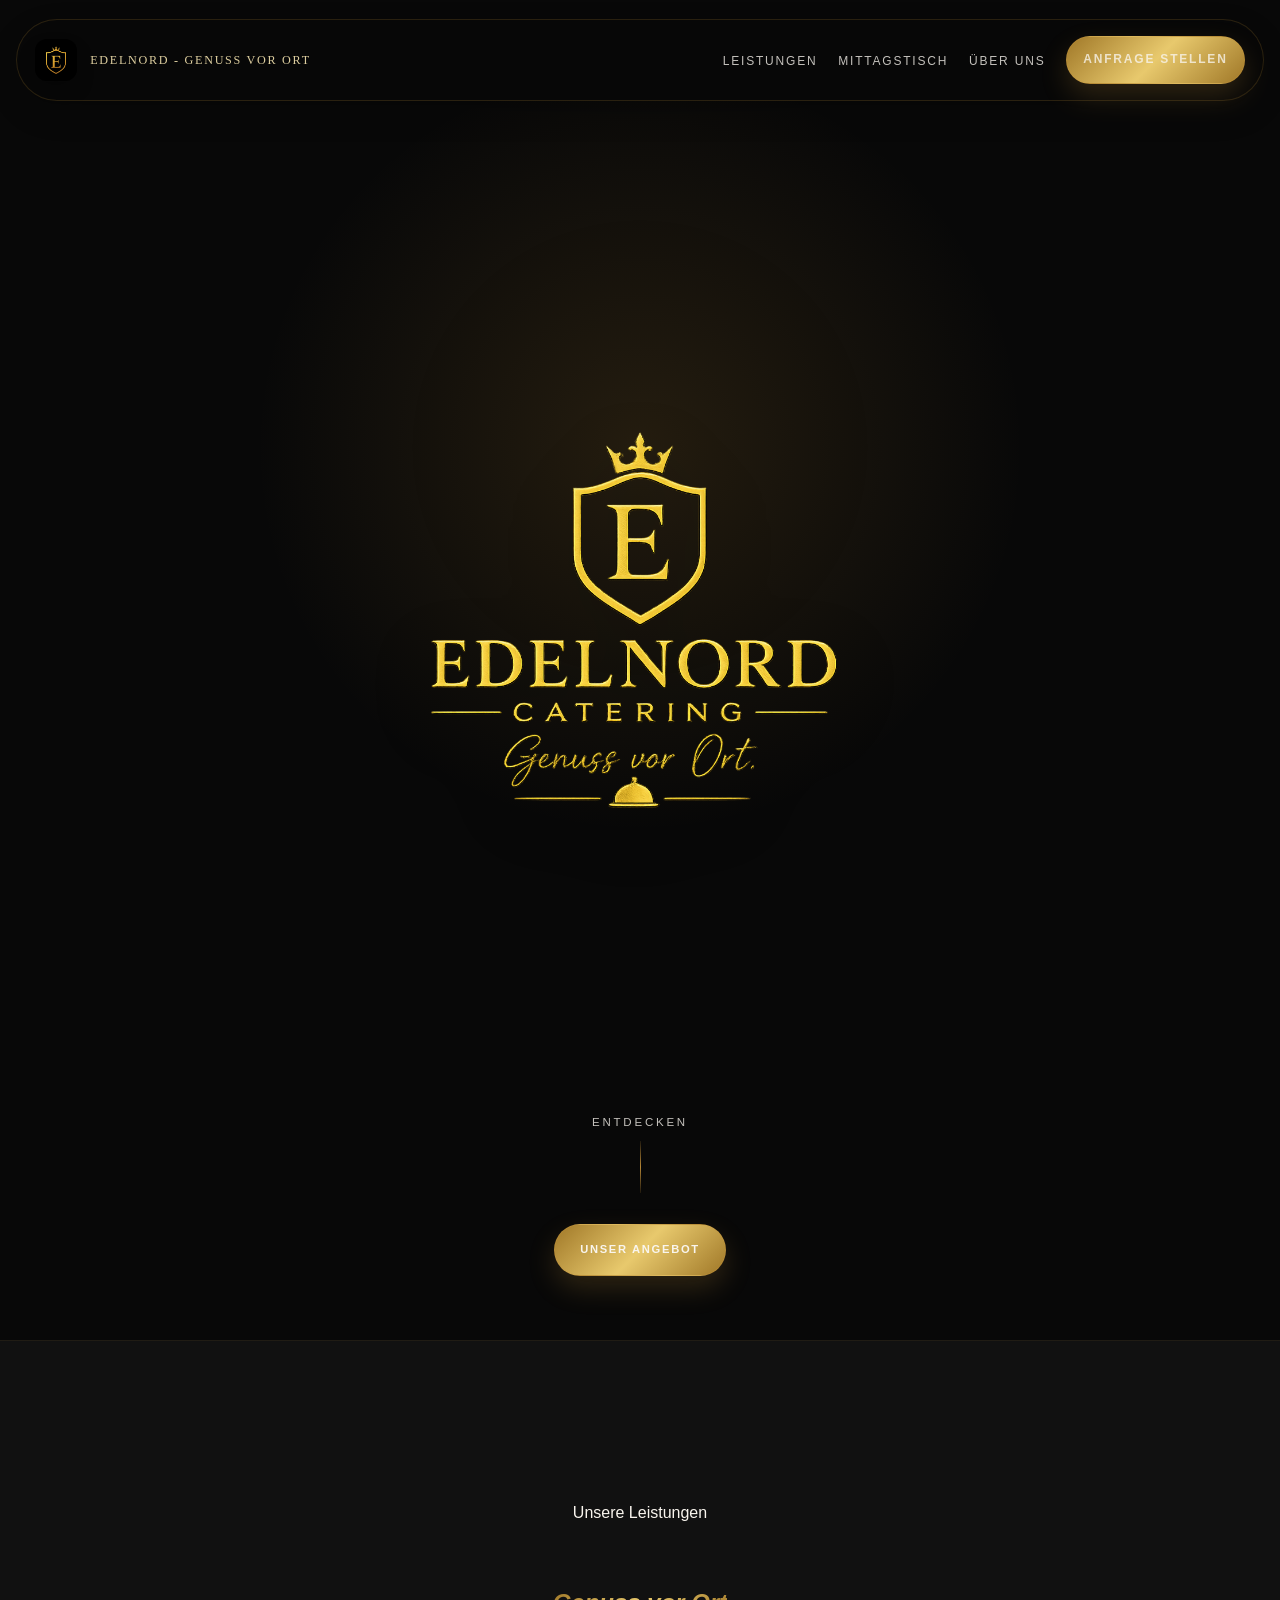
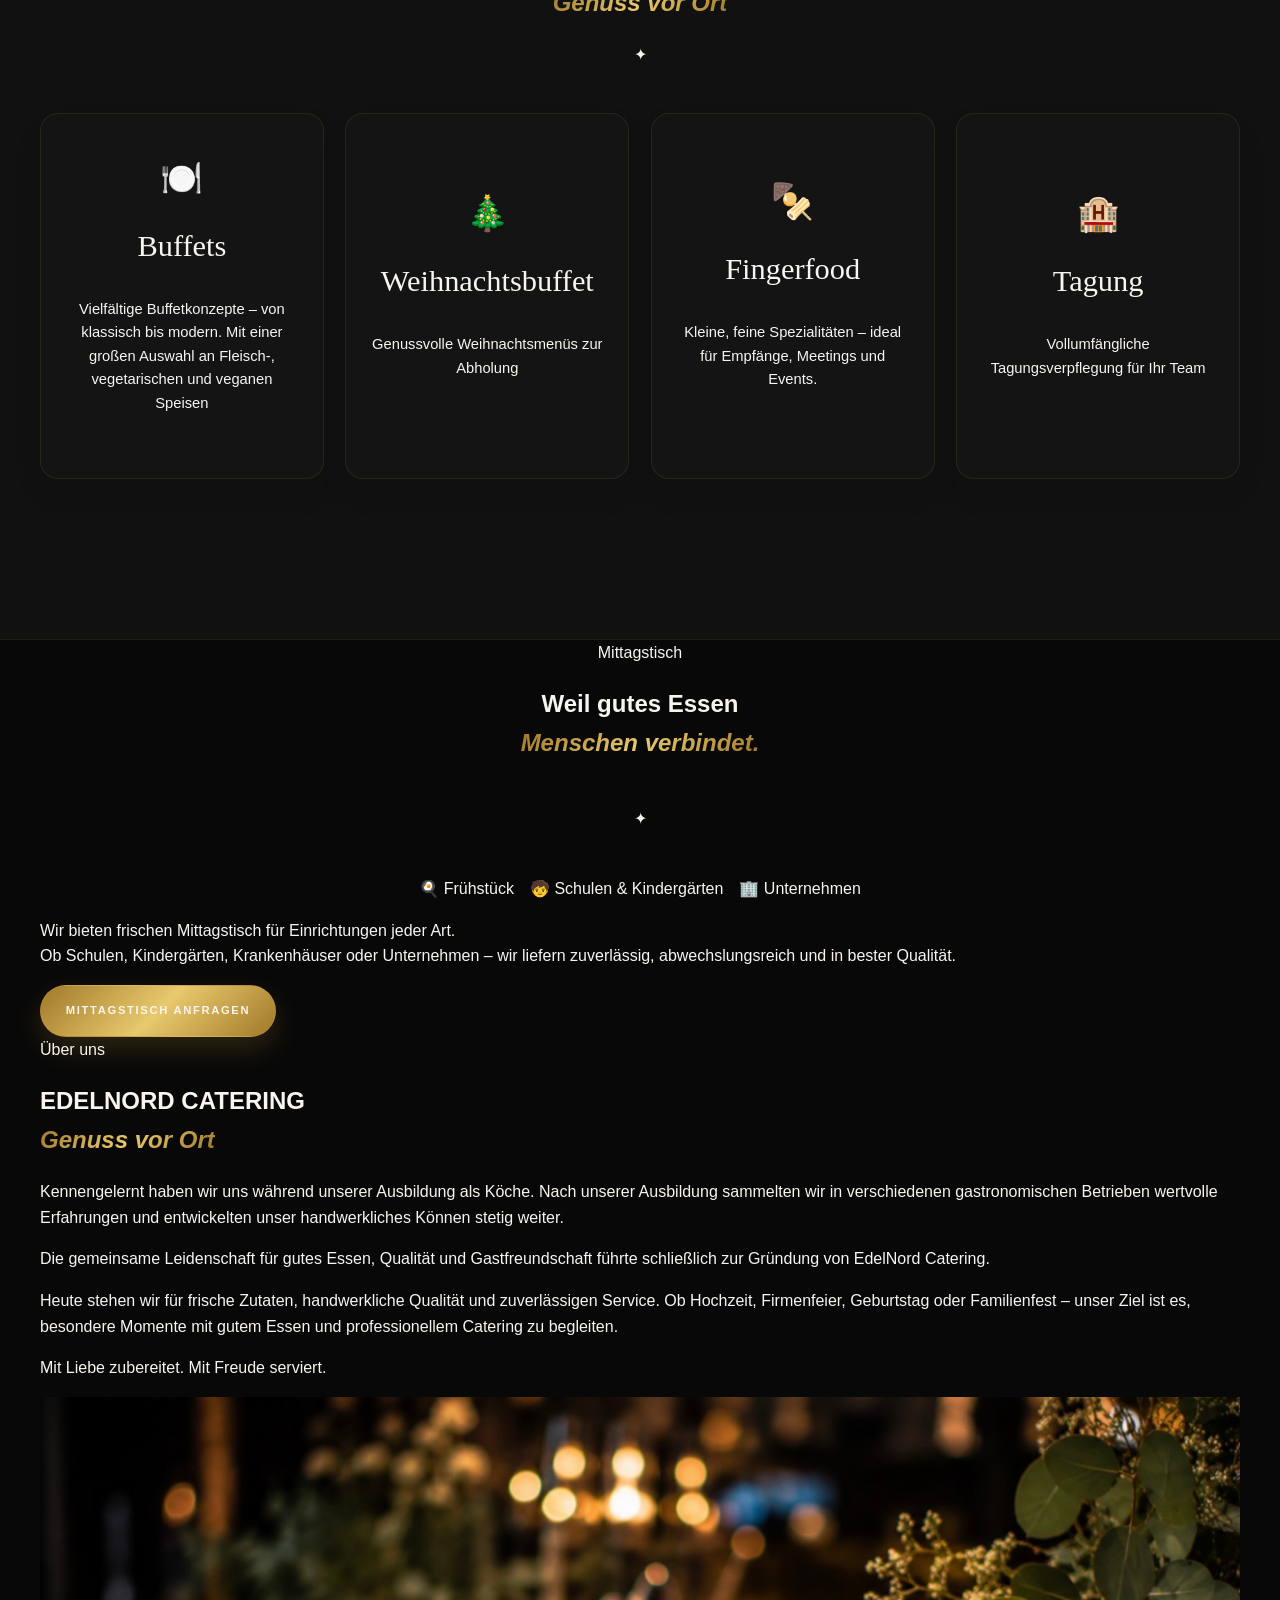
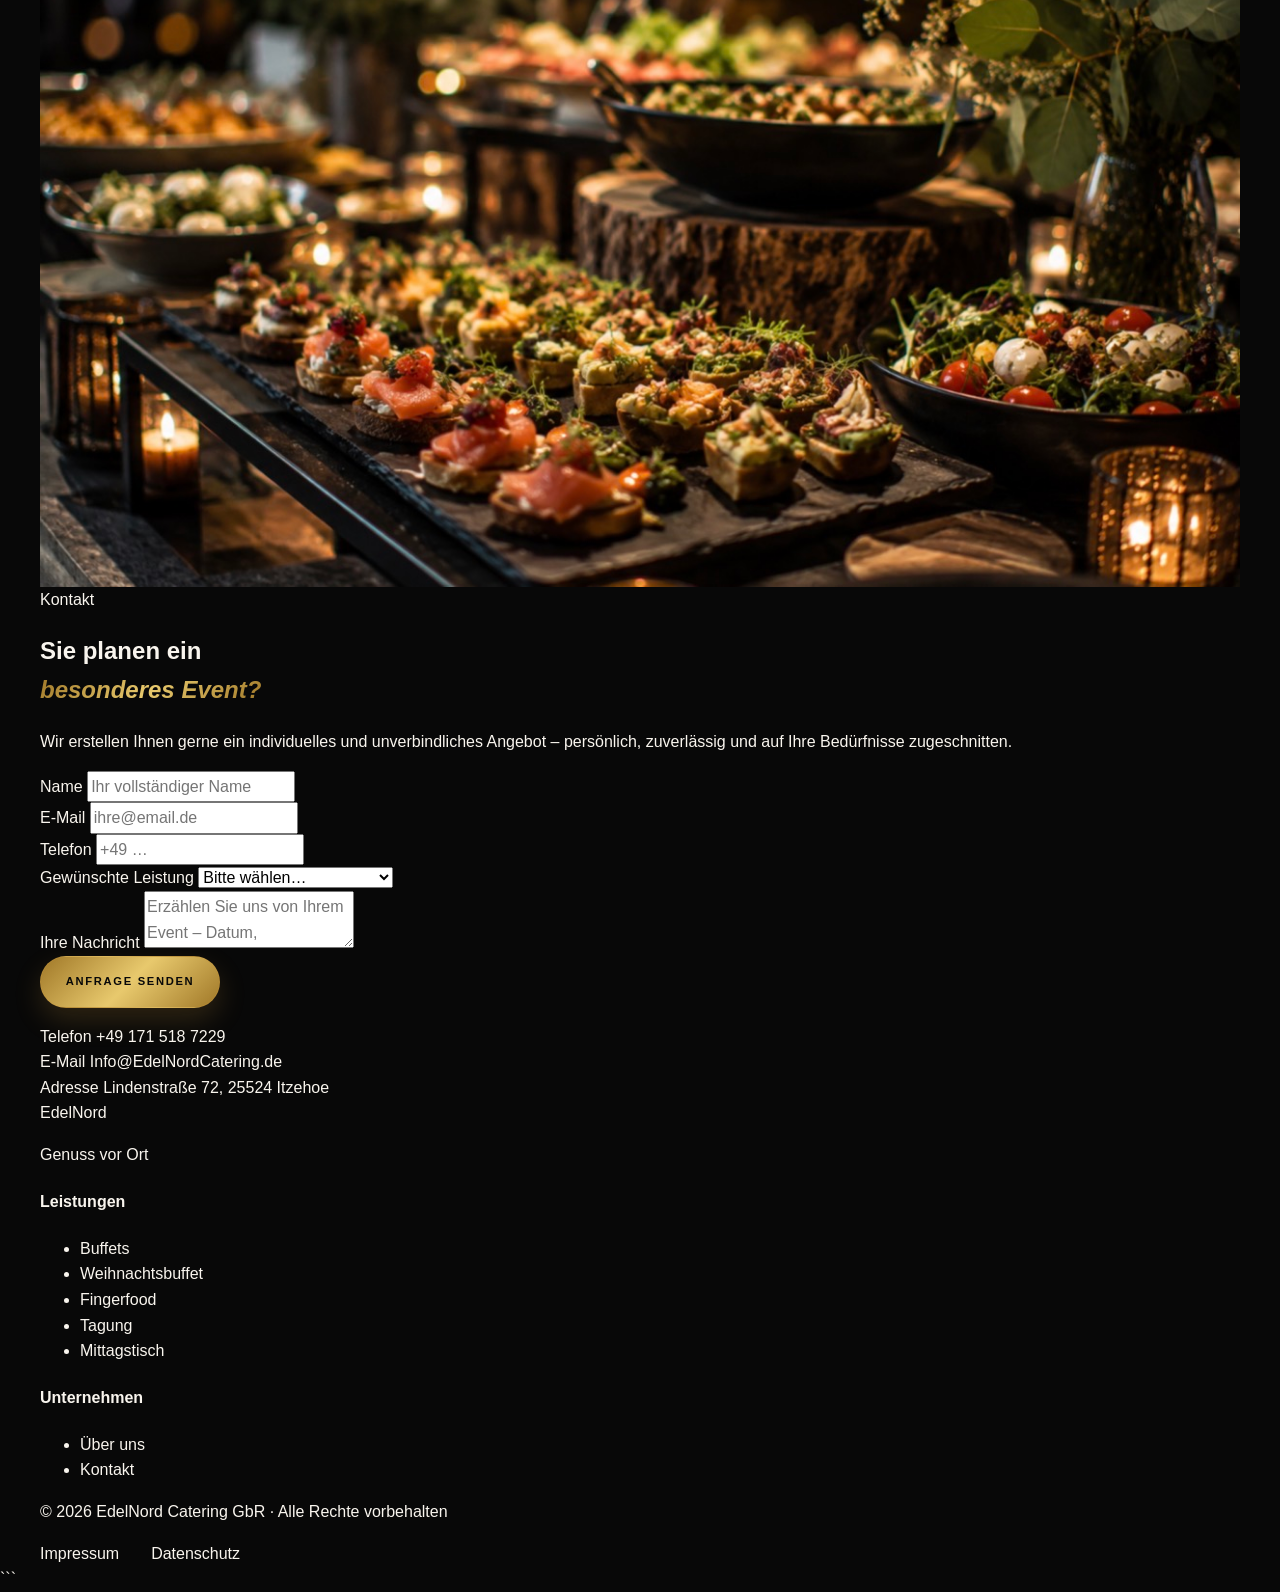
==== commit cb107d0f: "Update title and service descriptions in index.html" ====
--- a/index.html
+++ b/index.html
@@ -4,7 +4,7 @@
   <meta charset="UTF-8" />
   <meta name="viewport" content="width=device-width, initial-scale=1.0" />
   <meta name="description" content="Edelnord Catering – Exklusives Catering für Events, Firmen und besondere Anlässe. Qualität, die man schmeckt." />
-  <title>EdelNord Catering</title>
+  <title>EdelNord Catering GbR</title>
   <link rel="icon" type="image/png" href="assets/logo.png">
   <link rel="apple-touch-icon" href="assets/logo.png">
   <link rel="stylesheet" href="css/style.css" />
@@ -26,8 +26,7 @@
         class="nav-logo-img"
       >
       <div class="nav-logo-text gold-text">
-        <span>EDELNORD</span>
-        <span>Catering</span>
+        <span>EdelNord - Genuss vor Ort</span>
       </div>
     </a>
 
@@ -106,32 +105,27 @@
         <a href="buffets.html" class="service-card reveal" data-delay="0">
           <span class="service-icon">🍽️</span>
           <h3 class="service-name">Buffets</h3>
-          <p class="service-desc">Vielfältige Buffetkonzepte – von klassisch bis modern. Mit einer großen Auswahl an Fleisch-, <span class="gold-text">vegetarischen und veganen Speisen</span>, perfekt abgestimmt auf jede Veranstaltung und jeden Geschmack.</p>
-          <span class="service-number">01</span>
+          <p class="service-desc">Vielfältige Buffetkonzepte – von klassisch bis modern. Mit einer großen Auswahl an Fleisch-, <span class="gold-text">vegetarischen und veganen Speisen</span></p>
         </a>
 
         <a href="weihnachtsbuffets.html" class="service-card reveal" data-delay="0.1" aria-label="Weihnachtsbuffets Seite öffnen">
           <span class="service-icon">🎄</span>
-          <h3 class="service-name">Weihnachtsbuffets</h3>
-          <p class="service-desc">Genussvolle Weihnachtsmenüs mit Abholung</p>
-          <span class="service-number">02</span>
+          <h3 class="service-name">Weihnachtsbuffet</h3>
+          <p class="service-desc">Genussvolle Weihnachtsmenüs zur Abholung</p>
         </a>
 
         <a href="fingerfood.html" class="service-card reveal" data-delay="0.2">
           <span class="service-icon">🍢</span>
           <h3 class="service-name">Fingerfood</h3>
-          <p class="service-desc">Kleine, feine Spezialitäten – ideal für Empfänge, Meetings und Events. Kreativ, hochwertig und direkt servierbereit.</p>
-          <span class="service-number">03</span>
+          <p class="service-desc">Kleine, feine Spezialitäten – ideal für Empfänge, Meetings und Events.</p>
         </a>
 
         <a href="tagung.html" class="service-card reveal partner-card" data-delay="0.3">
           <span class="service-icon">🏨</span>
           <h3 class="service-name">Tagung</h3>
           <p class="service-desc">
-            Tagungen über unseren Partner
-            <span class="gold-text">Hotel &amp; Eventlocation Adler</span>.
+            Vollumfängliche Tagungsverpflegung für Ihr Team
           </p>
-          <span class="service-number">04</span>
         </a>
       </div>
     </div>
@@ -166,22 +160,17 @@
         </a>
 
         <div class="offer-pill reveal" data-delay="0.1">
-          <span class="offer-icon">⚕️</span>
-          <span class="offer-name">Altenheime</span>
-        </div>
-
-        <div class="offer-pill reveal" data-delay="0.2">
           <span class="offer-icon">🧒</span>
           <span class="offer-name">Schulen &amp; Kindergärten</span>
         </div>
 
-        <div class="offer-pill reveal" data-delay="0.3">
+        <div class="offer-pill reveal" data-delay="0.2">
           <span class="offer-icon">🏢</span>
           <span class="offer-name">Unternehmen</span>
         </div>
       </div>
 
-      <div class="offers-cta reveal" data-delay="0.4">
+      <div class="offers-cta reveal" data-delay="0.3">
         <p>
           Wir bieten frischen Mittagstisch für Einrichtungen jeder Art.<br>
           Ob Schulen, Kindergärten, Krankenhäuser oder Unternehmen –
@@ -274,7 +263,7 @@
             <select id="leistung" name="Leistung">
               <option value="">Bitte wählen…</option>
               <option>Buffet</option>
-              <option>Weihnachtsbuffets</option>
+              <option>Weihnachtsbuffet</option>
               <option>Fingerfood</option>
               <option>Tagung</option>
               <option>Mittagstisch</option>
@@ -321,8 +310,7 @@
     <div class="footer-inner">
       <div class="footer-brand">
         <a href="#home" class="nav-logo gold-text">
-          <span>EDELNORD</span>
-          <span>Catering</span>
+          <span>EdelNord</span>
         </a>
         <p>Genuss vor Ort<br></p>
       </div>
@@ -330,7 +318,7 @@
         <h4>Leistungen</h4>
         <ul>
           <li><a href="#leistungen">Buffets</a></li>
-          <li><a href="#leistungen">Weihnachtsbuffets</a></li>
+          <li><a href="#leistungen">Weihnachtsbuffet</a></li>
           <li><a href="#leistungen">Fingerfood</a></li>
           <li><a href="#leistungen">Tagung</a></li>
           <li><a href="#angebote">Mittagstisch</a></li>
--- a/css/style.css
+++ b/css/style.css
@@ -130,8 +130,8 @@
 
 .nav-links a {
   color: var(--white-dim);
-  font-size: 0.68rem;
-  letter-spacing: 0.16em;
+  font-size: 0.75rem;
+  letter-spacing: 0.15em;
   text-transform: uppercase;
   transition: color var(--transition);
 }
@@ -152,7 +152,7 @@
   border: 1px solid rgba(201, 148, 58, 0.28);
   border-radius: 999px;
   font-weight: 700;
-  letter-spacing: 0.14em;
+  letter-spacing: 0.15em;
   text-transform: uppercase;
   transition: transform 0.22s ease, box-shadow 0.22s ease, filter 0.22s ease;
   box-shadow: 0 12px 28px rgba(201, 148, 58, 0.2);
@@ -161,13 +161,13 @@
 .desktop-cta,
 .mobile-request-btn {
   padding: 0.82rem 1rem;
-  font-size: 0.58rem;
+  font-size: 0.7rem;
 }
 
 .btn-primary,
 .form-submit {
   padding: 1rem 1.55rem;
-  font-size: 0.6rem;
+  font-size: 0.7rem;
 }
 
 .desktop-cta:hover,
@@ -264,7 +264,7 @@
 }
 
 .hero-scroll span {
-  font-size: 0.68rem;
+  font-size: 0.72rem;
   letter-spacing: 0.24em;
   text-transform: uppercase;
   color: var(--white-dim);
@@ -398,683 +398,5 @@
 }
 
 .service-desc {
-  font-size: 0.78rem;
-  font-weight: 300;
-  line-height: 1.7;
-  color: var(--white-dim);
-  max-width: 220px;
-  margin: 0;
-}
-
-.service-number {
-  position: absolute;
-  bottom: 1.4rem;
-  right: 1.4rem;
-  font-family: var(--font-display);
-  font-size: 3rem;
-  font-weight: 300;
-  color: rgba(201, 148, 58, 0.06);
-  line-height: 1;
-  pointer-events: none;
-}
-
-.services-cta {
-  margin-top: 1.8rem;
-  text-align: center;
-}
-
-.offers {
-  background: #0b0b0b;
-  padding: 5rem 0;
-}
-
-.offers-header {
-  text-align: center;
-  margin: 0 auto 2.4rem;
-}
-
-.offer-pill {
-  display: flex;
-  align-items: center;
-  justify-content: center;
-  gap: 0.7rem;
-  width: min(100%, 760px);
-  margin: 0 auto 0.8rem;
-  padding: 1rem 1.3rem;
-  border-radius: 999px;
-  background: rgba(255, 255, 255, 0.01);
-  border: 1px solid rgba(201, 148, 58, 0.12);
-  color: var(--white);
-  transition: transform var(--transition), border-color var(--transition);
-}
-
-.offer-pill:hover {
-  transform: translateY(-2px);
-  border-color: rgba(201, 148, 58, 0.35);
-}
-
-.offer-icon {
-  font-size: 1.15rem;
-}
-
-.offer-name {
-  font-size: 1rem;
-  font-weight: 500;
-}
-
-.offers-cta {
-  display: grid;
-  justify-items: center;
-  gap: 1rem;
-  margin-top: 2rem;
-  text-align: center;
-}
-
-.offers-cta p {
-  max-width: 760px;
-  color: var(--white-dim);
-  font-size: 0.82rem;
-  line-height: 1.9;
-}
-
-.about,
-.contact {
-  padding: 5rem 0;
-}
-
-.about-layout {
-  display: grid;
-  grid-template-columns: 1.1fr 0.9fr;
-  gap: 2rem;
-  align-items: center;
-}
-
-.about-body,
-.contact-form,
-.contact-alt {
-  background: rgba(20, 20, 20, 0.45);
-  border: 1px solid rgba(201, 148, 58, 0.12);
-  border-radius: 18px;
-}
-
-.about-body {
-  padding: 2rem;
-}
-
-.about-image {
-  overflow: hidden;
-  border-radius: 18px;
-  border: 1px solid rgba(201, 148, 58, 0.12);
-}
-
-.about-image img {
-  width: 100%;
-  height: 100%;
-  object-fit: cover;
-}
-
-.contact-inner {
-  width: min(1200px, calc(100% - 2rem));
-  margin: 0 auto;
-}
-
-.contact-form {
-  padding: 1.5rem;
-}
-
-.form-row {
-  display: grid;
-  grid-template-columns: repeat(2, minmax(0, 1fr));
-  gap: 1rem;
-  margin-bottom: 1rem;
-}
-
-.form-field {
-  display: flex;
-  flex-direction: column;
-  gap: 0.45rem;
-}
-
-.form-field label {
-  color: var(--white-dim);
-  font-size: 0.64rem;
-  letter-spacing: 0.12em;
-  text-transform: uppercase;
-}
-
-.form-field input,
-.form-field select,
-.form-field textarea {
-  width: 100%;
-  border: 1px solid rgba(201, 148, 58, 0.2);
-  border-radius: 10px;
-  background: rgba(255, 255, 255, 0.02);
-  color: var(--white);
-  padding: 0.9rem 1rem;
-  font: inherit;
-}
-
-.form-field textarea {
-  min-height: 130px;
-  resize: vertical;
-}
-
-.contact-alt {
-  display: flex;
-  justify-content: space-between;
-  gap: 1rem;
-  padding: 1rem 1.2rem;
-  margin-top: 1.5rem;
-}
-
-.contact-alt-item {
-  display: grid;
-  gap: 0.2rem;
-}
-
-.contact-alt-item span:first-child {
-  color: var(--white-dim);
-  font-size: 0.62rem;
-  letter-spacing: 0.12em;
-  text-transform: uppercase;
-}
-
-.contact-alt-item a,
-.contact-alt-item span:last-child {
-  color: var(--white);
-  font-size: 0.9rem;
-}
-
-footer {
-  padding: 3rem 0 2rem;
-}
-
-.footer-inner {
-  display: grid;
-  grid-template-columns: 1.2fr 1fr 1fr;
-  gap: 2rem;
-}
-
-.footer-col ul {
-  list-style: none;
-  margin: 0;
-  padding: 0;
-  display: grid;
-  gap: 0.55rem;
-}
-
-.footer-col a,
-.footer-bottom a {
-  color: var(--white-dim);
-  transition: color var(--transition);
-}
-
-.footer-col a:hover,
-.footer-bottom a:hover {
-  color: var(--gold-light);
-}
-
-.footer-bottom {
-  display: flex;
-  justify-content: space-between;
-  align-items: center;
-  gap: 1rem;
-  padding-top: 1.2rem;
-  border-top: 1px solid rgba(201, 148, 58, 0.12);
-}
-
-.footer-bottom p {
-  margin: 0;
-  color: var(--white-dim);
-  font-size: 0.72rem;
-}
-
-/* ============================================
-   HELPER TYPOGRAPHY
-   ============================================ */
-.section-label {
-  color: var(--gold-light);
-  font-size: 0.66rem;
-  letter-spacing: 0.18em;
-  text-transform: uppercase;
-}
-
-.section-title,
-.about-title,
-.contact-title {
-  font-family: var(--font-display);
-  font-weight: 500;
-  line-height: 0.95;
-  letter-spacing: -0.03em;
-}
-
-.section-title,
-.about-title {
-  font-size: clamp(3.6rem, 6vw, 6.2rem);
-  color: var(--gold-soft);
-}
-
-.contact-title {
-  font-size: clamp(3rem, 5vw, 5rem);
-  color: var(--white);
-}
-
-.about-title,
-.contact-title {
-  margin: 0.4rem 0 1rem;
-}
-
-.about-body p,
-.contact-body {
-  color: var(--white-dim);
   font-size: 0.92rem;
-  line-height: 1.8;
-}
-
-.gold-text {
-  color: var(--gold-light);
-}
-
-/* ============================================
-   DESKTOP
-   ============================================ */
-@media (min-width: 901px) {
-  body {
-    background: var(--black);
-  }
-
-  nav {
-    width: min(1280px, calc(100% - 2rem));
-    margin-top: 1.2rem;
-    border-radius: 999px;
-  }
-
-  .hero {
-    min-height: 76vh;
-    padding-top: 5.8rem;
-  }
-
-  .hero-content {
-    min-height: 68vh;
-  }
-
-  .services,
-  .offers,
-  .about,
-  .contact,
-  footer {
-    padding: 5rem 0;
-  }
-
-  .services-grid {
-    grid-template-columns: repeat(4, minmax(220px, 1fr));
-    gap: 1.35rem;
-    margin-top: 1rem;
-  }
-
-  .service-card {
-    min-height: 330px;
-    padding: 2.2rem 1.7rem 3.1rem;
-  }
-
-  .service-name {
-    font-size: 2.2rem;
-  }
-
-  .service-desc {
-    font-size: 0.8rem;
-    max-width: 230px;
-  }
-}
-
-/* ============================================
-   MOBILE
-   ============================================ */
-@media (max-width: 900px) {
-  html,
-  body {
-    background: #080808 !important;
-    color: #f9f5ee;
-    margin: 0;
-    overflow-x: hidden;
-  }
-
-  body {
-    font-size: 16px;
-  }
-
-  nav {
-    position: sticky;
-    top: 0;
-    z-index: 40;
-    width: calc(100% - 1.2rem);
-    margin-top: 0.5rem;
-    padding: 0.8rem 1rem;
-    background: rgba(8, 8, 8, 0.96);
-    border: 1px solid rgba(201, 148, 58, 0.12);
-    border-radius: 999px;
-    backdrop-filter: blur(10px);
-    -webkit-backdrop-filter: blur(10px);
-  }
-
-  .nav-logo {
-    gap: 0.55rem;
-    max-width: 58%;
-  }
-
-  .nav-logo-img {
-    width: 30px;
-    height: 30px;
-    flex-shrink: 0;
-  }
-
-  .nav-logo-text {
-    gap: 0.1rem;
-  }
-
-  .nav-logo-text span:first-child,
-  .nav-logo-text span:last-child {
-    font-size: 0.68rem;
-    letter-spacing: 0.08em;
-    line-height: 1.1;
-  }
-
-  .nav-links {
-    display: none;
-  }
-
-  .mobile-nav-actions {
-    display: flex;
-    align-items: center;
-    gap: 0.6rem;
-  }
-
-  .mobile-request-btn {
-    padding: 0.7rem 0.8rem;
-    font-size: 0.62rem;
-    letter-spacing: 0.12em;
-    white-space: nowrap;
-  }
-
-  .hamburger {
-    width: 38px;
-    height: 38px;
-    border-radius: 50%;
-  }
-
-  .hero {
-    min-height: 62vh;
-    padding: 4.2rem 1rem 2.5rem;
-    background: #080808;
-  }
-
-  .hero-content {
-    max-width: 100%;
-    width: 100%;
-    display: flex;
-    flex-direction: column;
-    align-items: center;
-    justify-content: center;
-    text-align: center;
-  }
-
-  .hero-logo {
-    width: 100%;
-    margin: 0 auto 0.9rem;
-  }
-
-  .hero-logo img {
-    display: block;
-    width: min(84vw, 360px);
-    height: auto;
-    margin: 0 auto;
-  }
-
-  .hero-scroll {
-    margin-top: 0.6rem;
-    transform: scale(0.95);
-  }
-
-  .hero-scroll span {
-    font-size: 0.62rem;
-    letter-spacing: 0.2em;
-    color: var(--white-dim);
-  }
-
-  .scroll-line {
-    height: 42px;
-  }
-
-  .hero-actions {
-    margin-top: 1rem;
-  }
-
-  .btn-primary,
-  .btn-secondary {
-    display: inline-flex;
-    align-items: center;
-    justify-content: center;
-    width: auto;
-    min-width: 210px;
-    padding: 0.9rem 1.2rem;
-    font-size: 0.58rem;
-    letter-spacing: 0.18em;
-  }
-
-  .services,
-  .offers,
-  .about,
-  .contact,
-  footer {
-    padding: 3.5rem 0;
-  }
-
-  .section-inner,
-  .contact-inner {
-    padding: 0 1rem;
-  }
-
-  .services-header,
-  .offers-header {
-    margin-bottom: 1.4rem;
-  }
-
-  .section-label {
-    font-size: 0.62rem;
-    letter-spacing: 0.22em;
-    color: var(--gold-light);
-  }
-
-  .section-title,
-  .about-title,
-  .contact-title {
-    font-size: clamp(2.4rem, 8vw, 3.1rem);
-    line-height: 1.02;
-    margin-top: 0.55rem;
-    letter-spacing: -0.02em;
-  }
-
-  .section-title,
-  .about-title {
-    color: var(--gold-soft);
-  }
-
-  .contact-title {
-    color: var(--white);
-  }
-
-  .services-grid {
-    grid-template-columns: 1fr;
-    gap: 0.85rem;
-    width: 100%;
-  }
-
-  .service-card {
-    min-height: 210px;
-    padding: 1.35rem 1.1rem;
-    border-radius: 14px;
-    background: #141414;
-    border: 1px solid rgba(201, 148, 58, 0.15);
-  }
-
-  .service-icon {
-    font-size: 1.55rem;
-    margin-bottom: 0.7rem;
-  }
-
-  .service-name {
-    font-size: 1.5rem;
-    margin-bottom: 0.55rem;
-  }
-
-  .service-desc {
-    font-size: 0.72rem;
-    max-width: 100%;
-    line-height: 1.6;
-    color: var(--white-dim);
-  }
-
-  .service-number {
-    font-size: 2.2rem;
-    bottom: 0.9rem;
-    right: 0.9rem;
-  }
-
-  .services-cta {
-    margin-top: 1.1rem;
-  }
-
-  .offers .section-inner {
-    padding: 0 1rem;
-  }
-
-  .offer-pill {
-    width: 100%;
-    justify-content: flex-start;
-    gap: 0.7rem;
-    padding: 0.8rem 1rem;
-    border-radius: 999px;
-    margin-bottom: 0.7rem;
-    background: #141414;
-  }
-
-  .offer-icon {
-    font-size: 1.08rem;
-  }
-
-  .offer-name {
-    font-size: 0.96rem;
-  }
-
-  .offers-cta {
-    padding-top: 0.8rem;
-  }
-
-  .offers-cta p {
-    font-size: 0.8rem;
-    line-height: 1.7;
-    margin-bottom: 1rem;
-    color: var(--white-dim);
-  }
-
-  .about-layout {
-    grid-template-columns: 1fr;
-    gap: 1.7rem;
-  }
-
-  .about-body {
-    text-align: left;
-    padding: 1.25rem 1rem;
-    background: rgba(20, 20, 20, 0.35);
-    border: 1px solid rgba(201, 148, 58, 0.1);
-  }
-
-  .about-body p {
-    font-size: 0.86rem;
-    line-height: 1.8;
-    color: var(--white-dim);
-  }
-
-  .about-image {
-    width: 100%;
-  }
-
-  .about-image img {
-    height: 280px;
-    object-fit: cover;
-    border-radius: 12px;
-  }
-
-  .contact {
-    padding-top: 3.5rem;
-  }
-
-  .contact-body {
-    font-size: 0.82rem;
-    line-height: 1.7;
-    color: var(--white-dim);
-  }
-
-  .contact-form {
-    padding: 1rem;
-    border-radius: 14px;
-    border: 1px solid rgba(201, 148, 58, 0.12);
-    background: #141414;
-  }
-
-  .form-row {
-    grid-template-columns: 1fr;
-    gap: 0.8rem;
-  }
-
-  .form-field label {
-    font-size: 0.62rem;
-    letter-spacing: 0.08em;
-    color: var(--white-dim);
-  }
-
-  .form-field input,
-  .form-field select,
-  .form-field textarea {
-    min-height: 46px;
-    padding: 0.8rem 0.8rem;
-    font-size: 0.9rem;
-    border-color: rgba(201, 148, 58, 0.2);
-    color: var(--white);
-    background: rgba(255, 255, 255, 0.01);
-  }
-
-  .form-submit {
-    width: 100%;
-    padding: 0.95rem 1rem;
-    font-size: 0.62rem;
-    letter-spacing: 0.18em;
-  }
-
-  .contact-alt {
-    flex-direction: column;
-    gap: 0.8rem;
-    background: rgba(20, 20, 20, 0.35);
-    border: 1px solid rgba(201, 148, 58, 0.1);
-  }
-
-  .contact-alt-item span:first-child {
-    color: var(--white-dim);
-  }
-
-  .contact-alt-item a,
-  .contact-alt-item span:last-child {
-    color: var(--white);
-    font-size: 0.88rem;
-  }
-
-  .footer-inner {
-    grid-template-columns: 1fr;
-    gap: 1.5rem;
-  }
-
-  .footer-bottom {
-    flex-direction: column;
-    align-items: flex-start;
-  }
-}
+  font
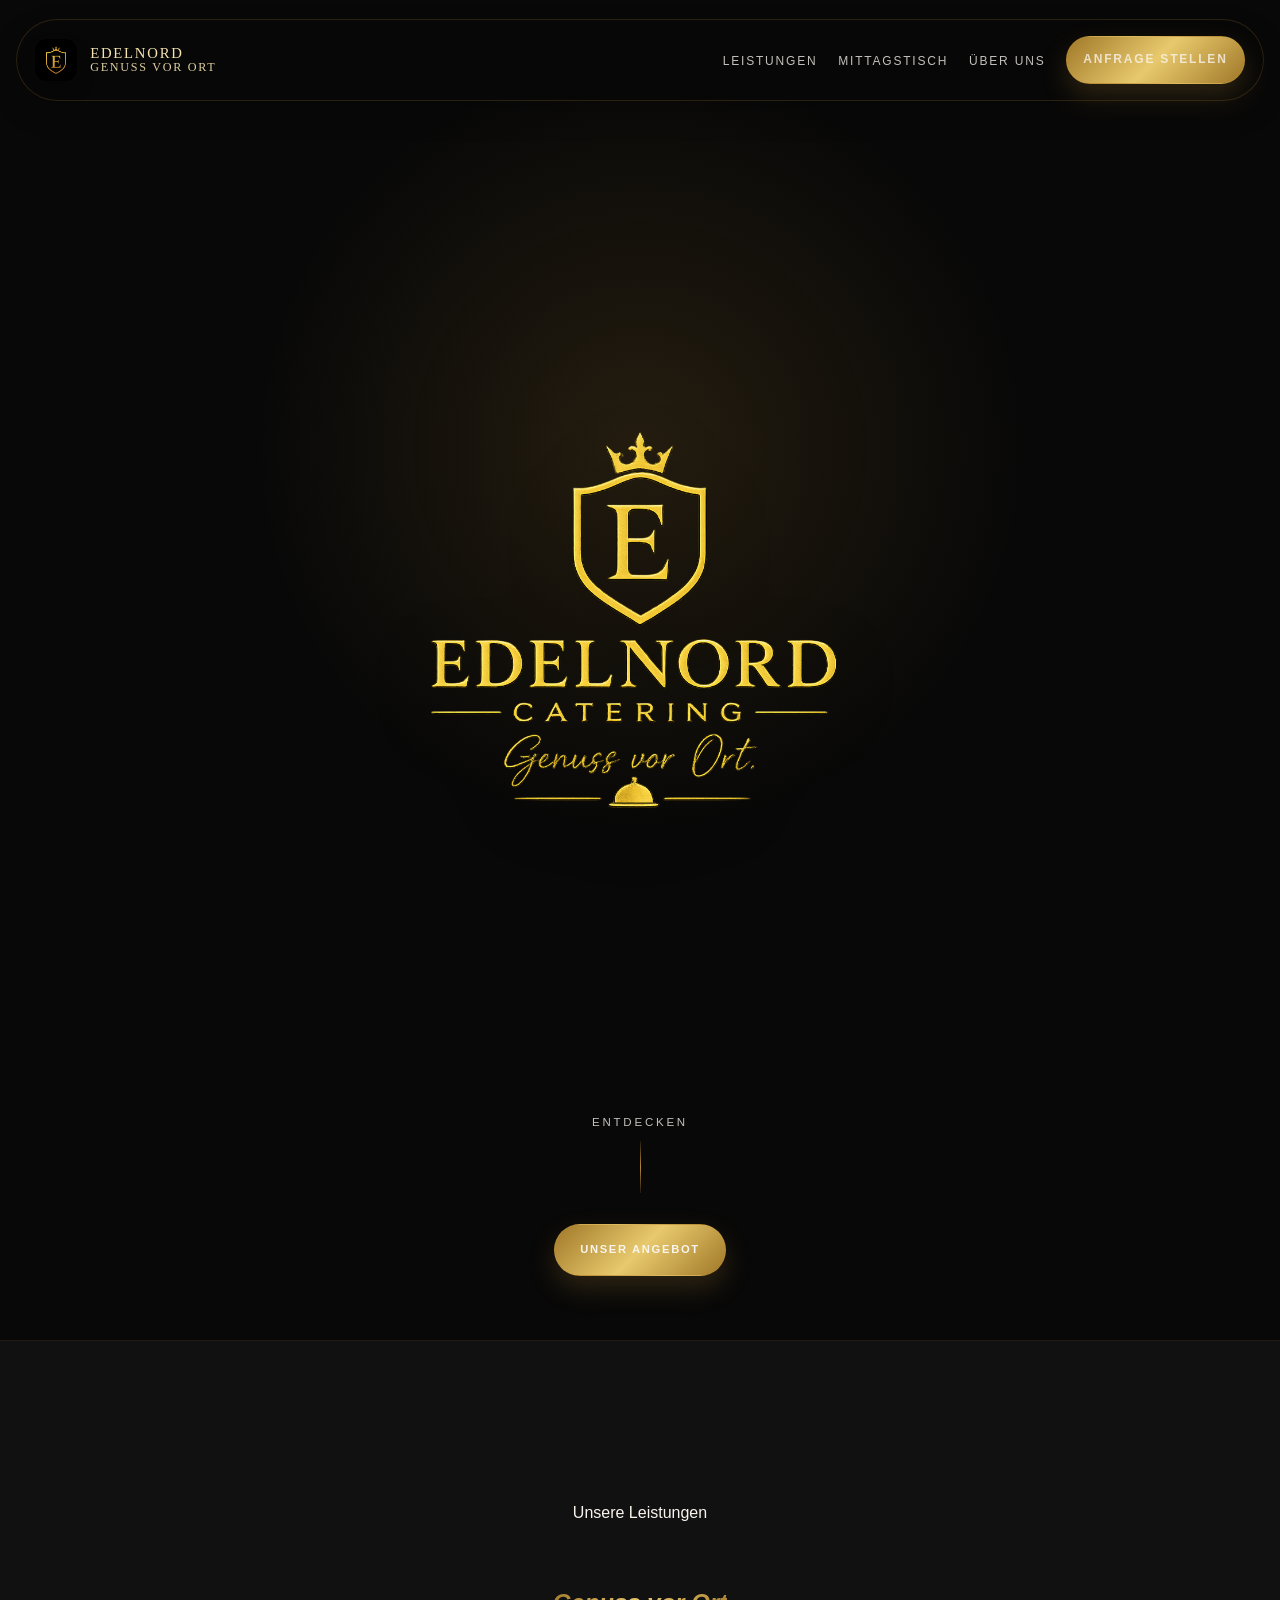
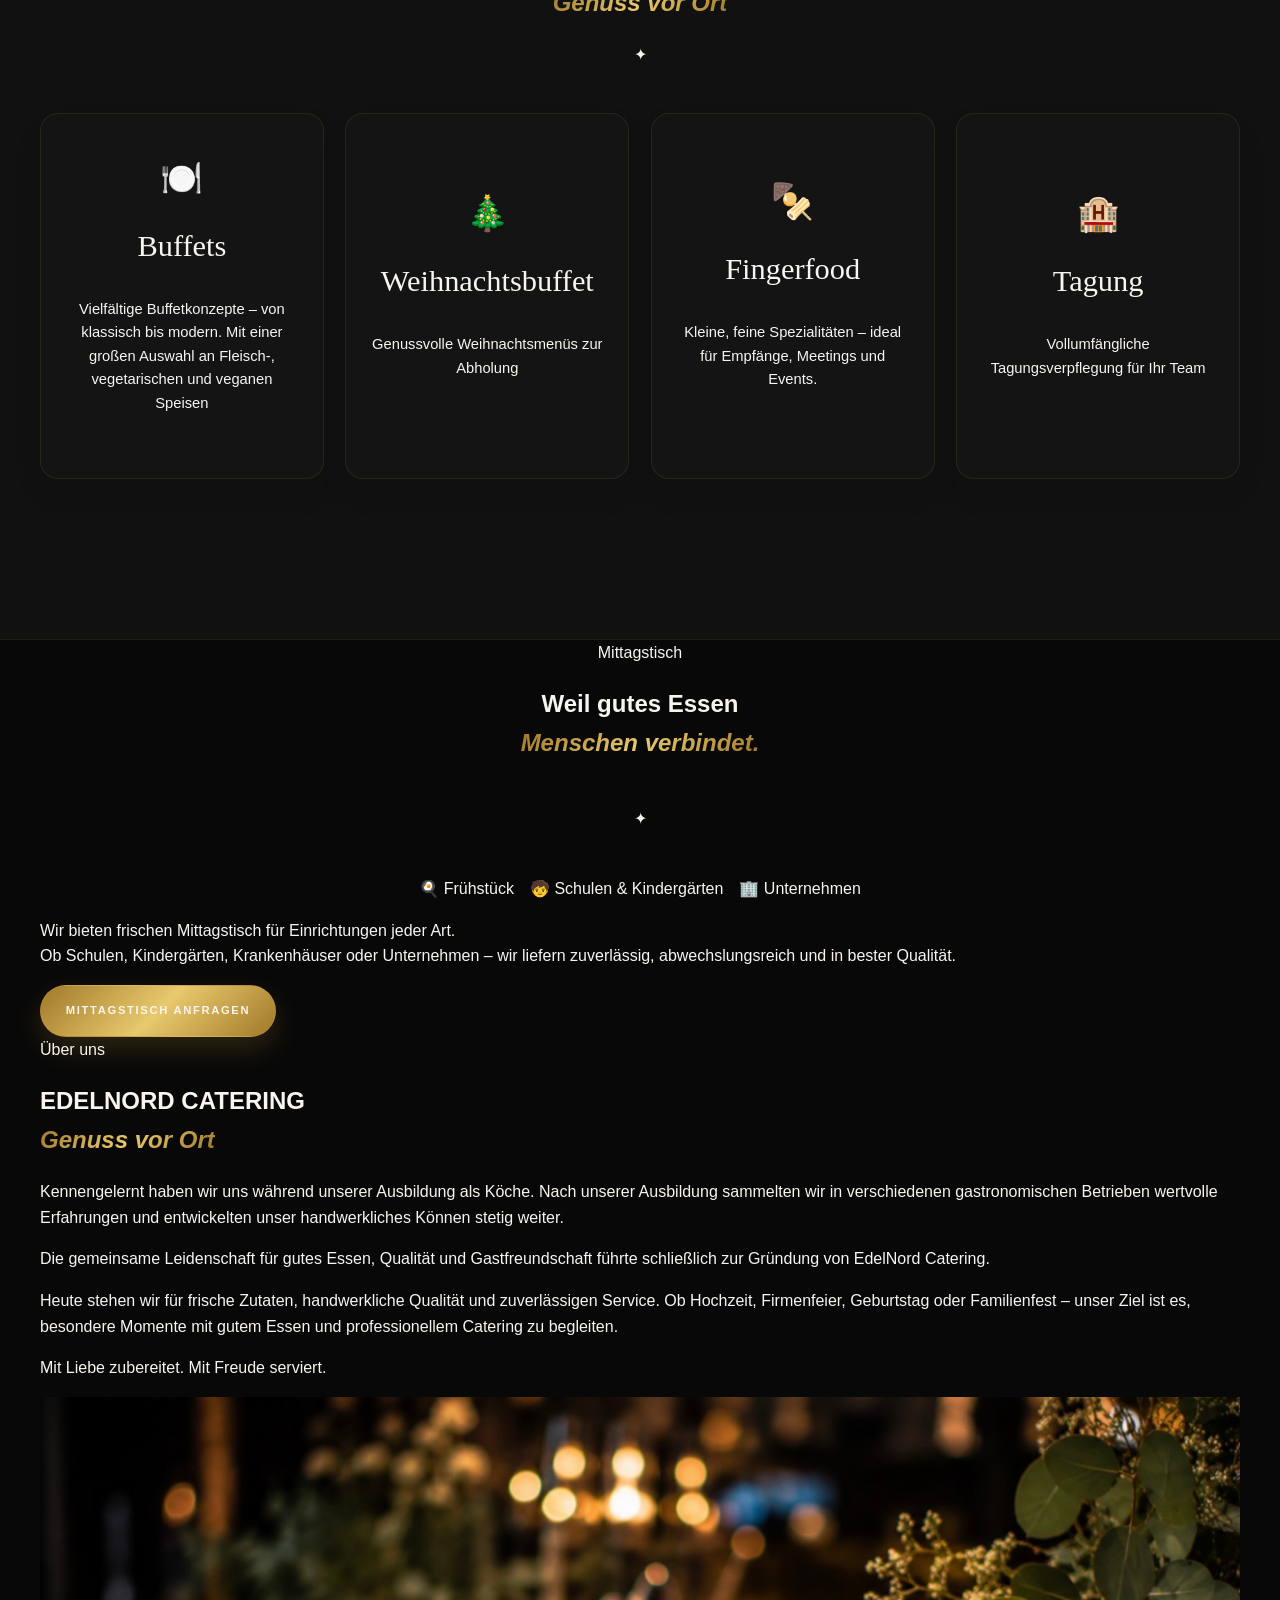
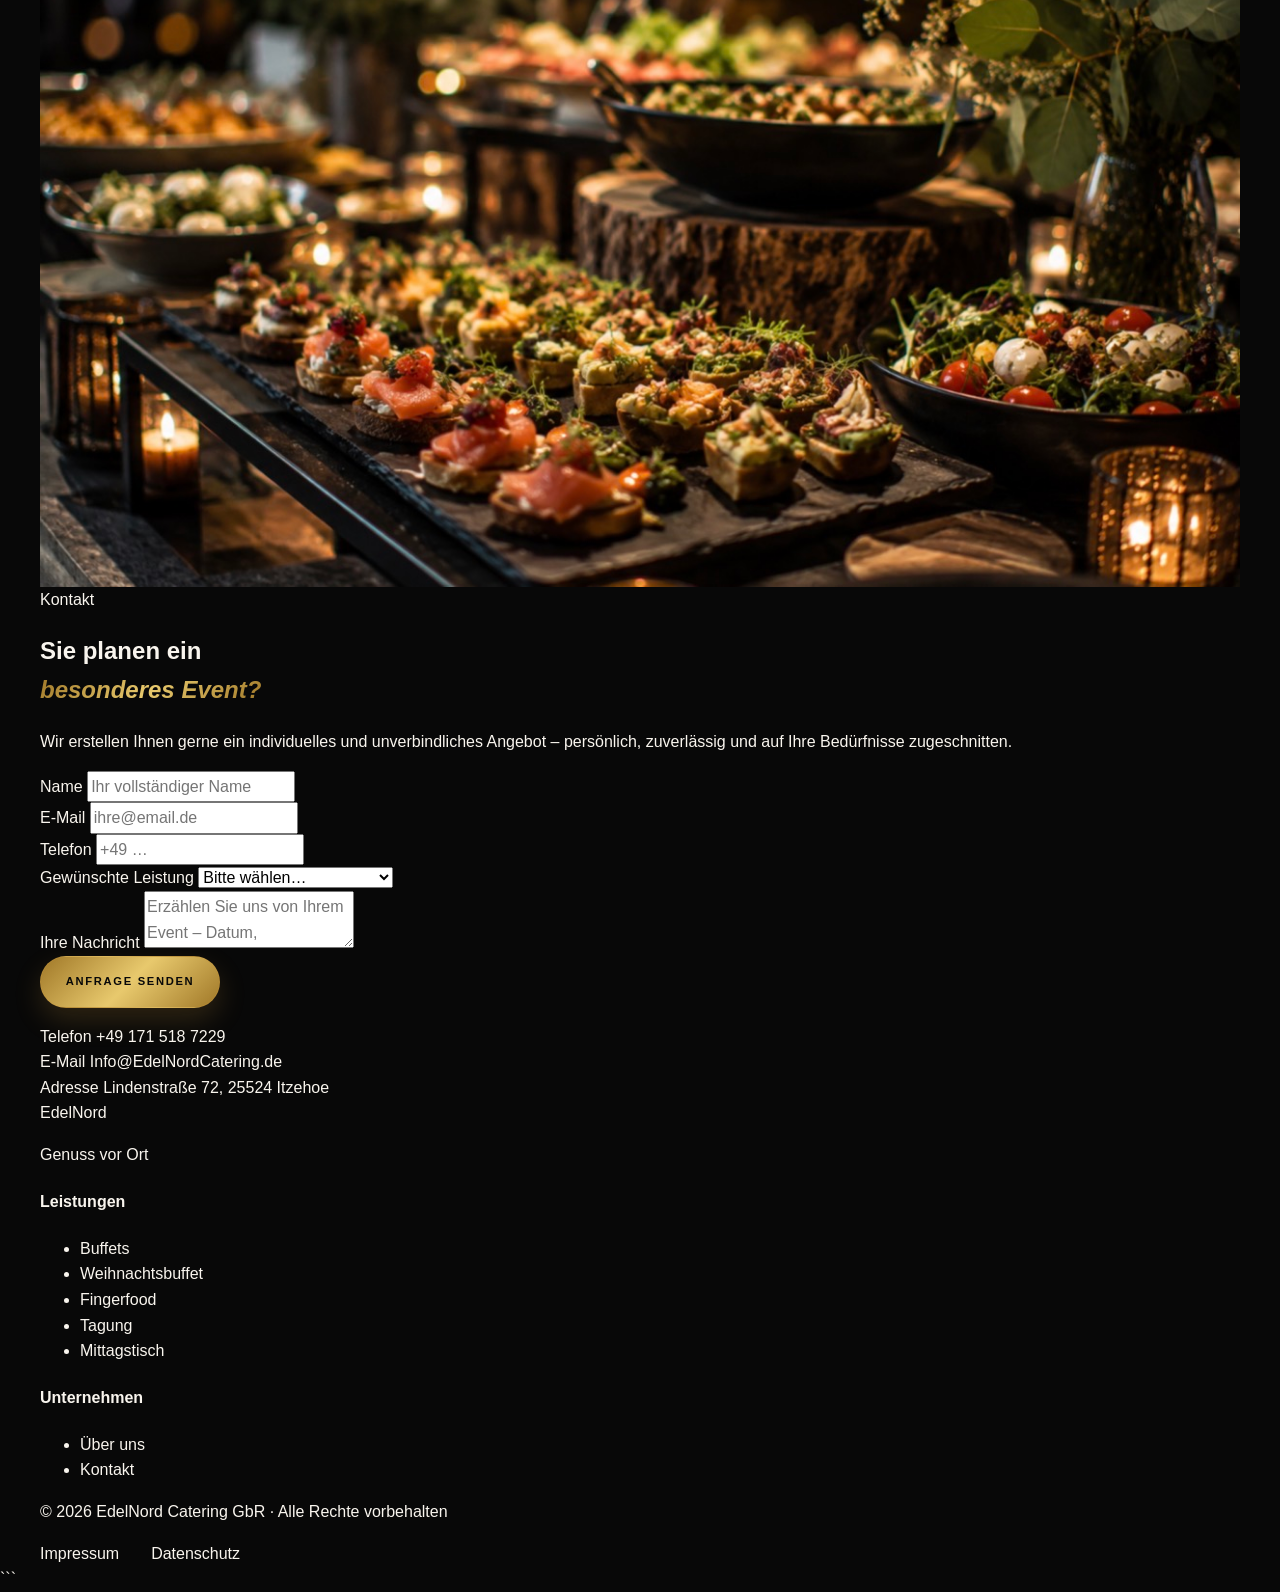
==== commit 8cba3db0: "Revise navigation logo text and style Updated logo text to use uppercase and added a subtitle." ====
--- a/index.html
+++ b/index.html
@@ -25,9 +25,10 @@
         alt="EdelNord Catering Logo"
         class="nav-logo-img"
       >
-      <div class="nav-logo-text gold-text">
-        <span>EdelNord - Genuss vor Ort</span>
-      </div>
+<div class="nav-logo-text gold-text">
+  <span>EDELNORD</span>
+  <span class="logo-sub">Genuss vor Ort</span>
+</div>
     </a>
 
     <ul class="nav-links">
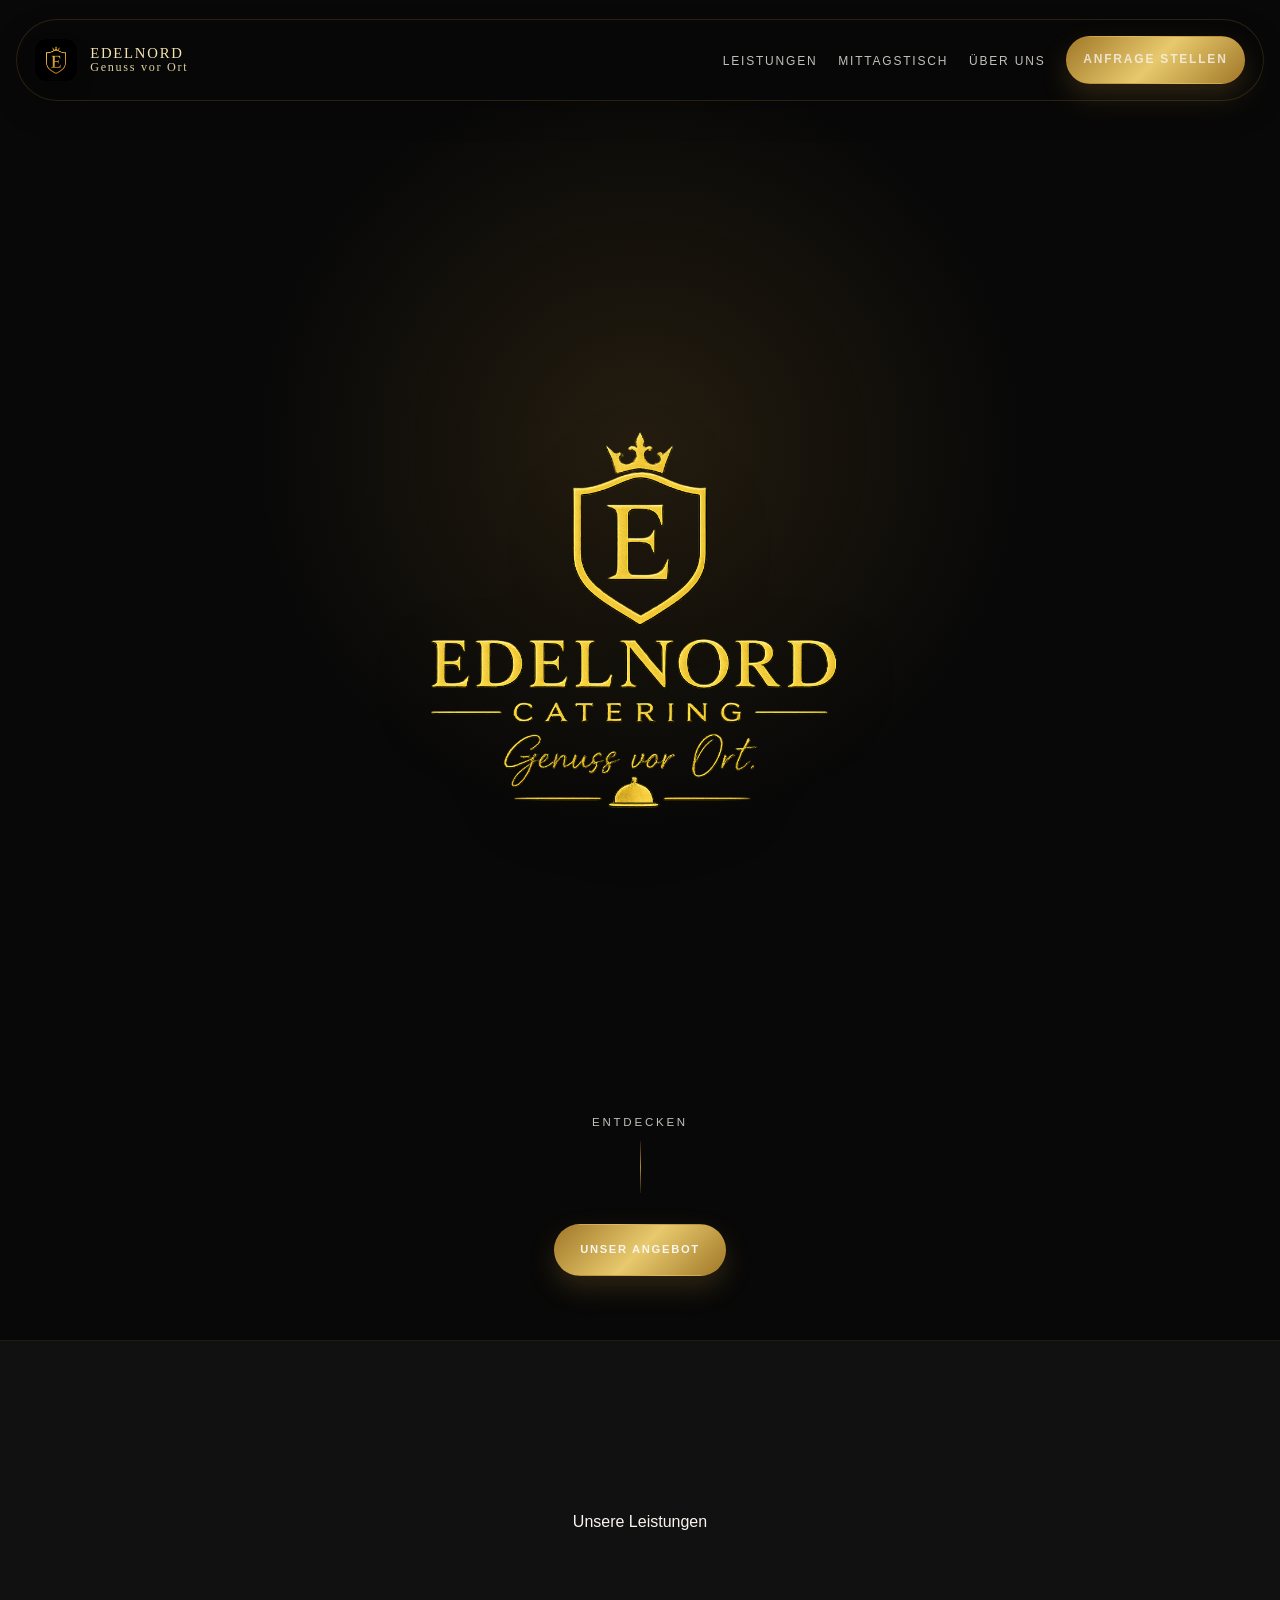
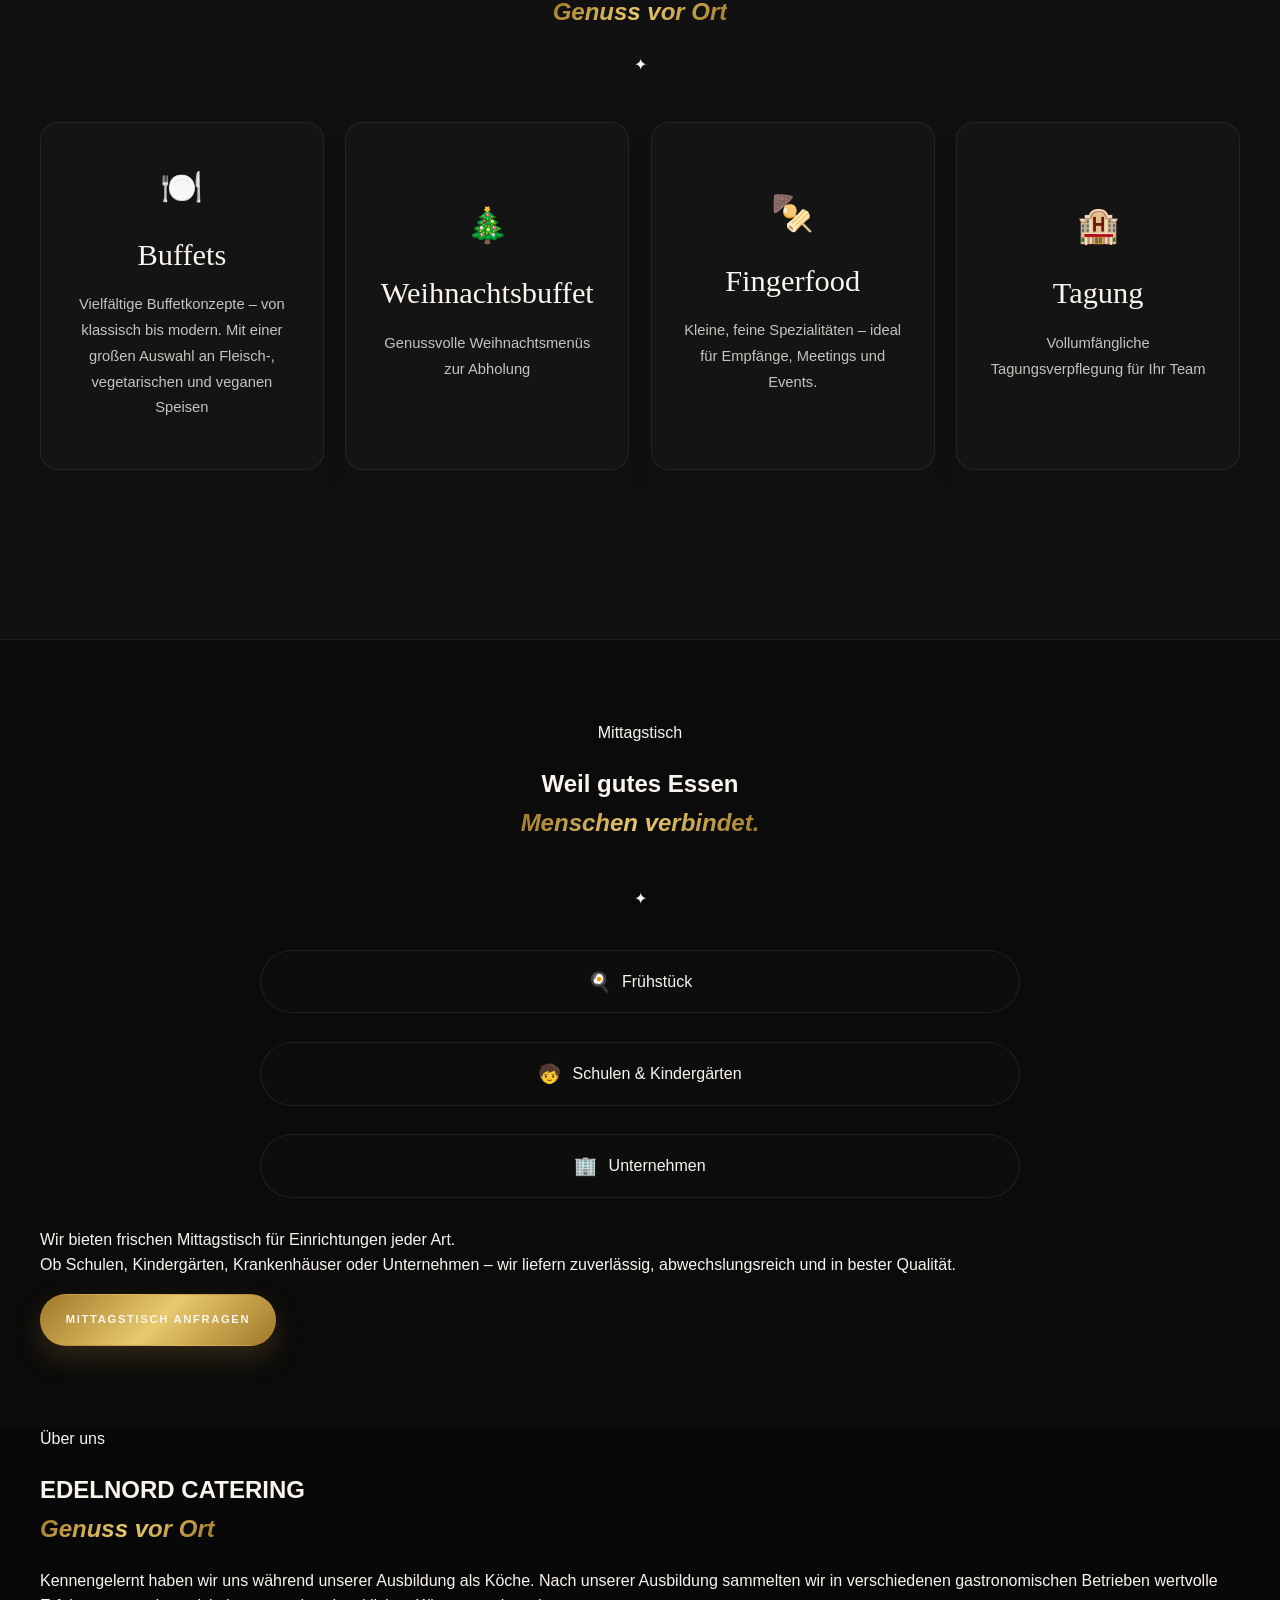
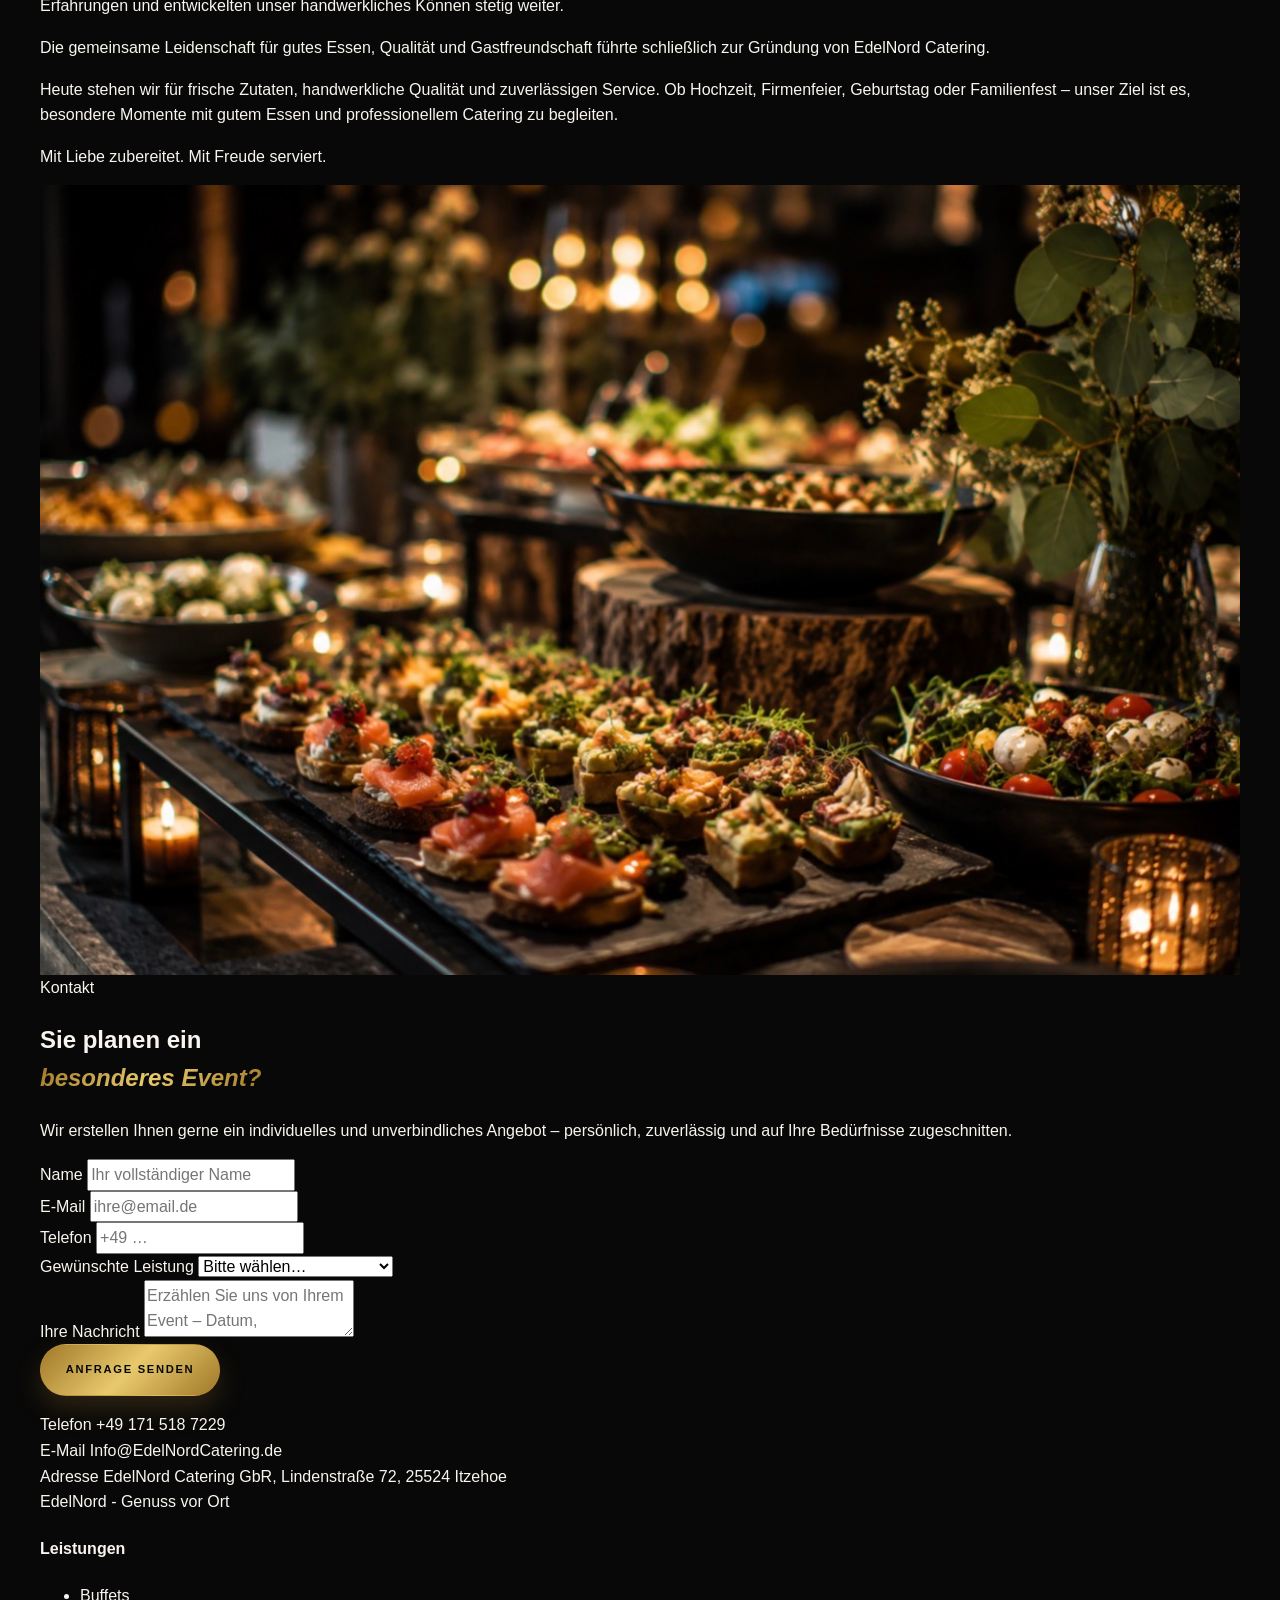
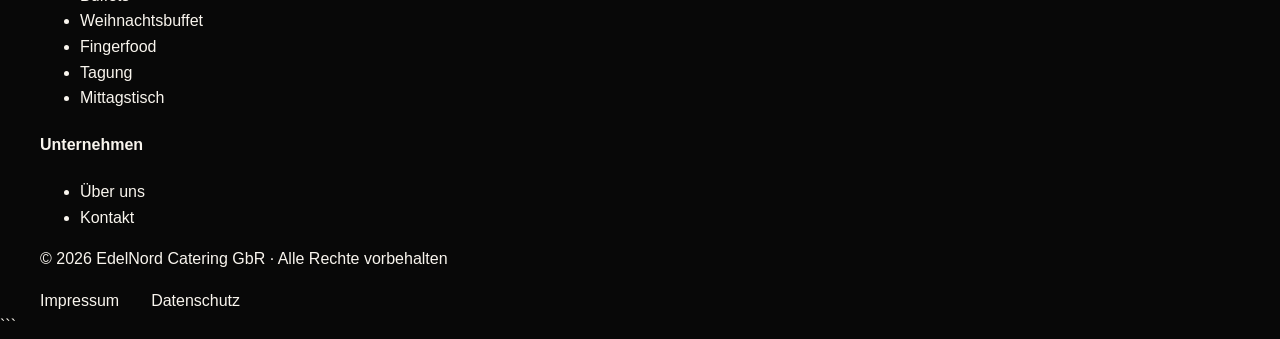
==== commit f0ce17f0: "Update index.html" ====
--- a/index.html
+++ b/index.html
@@ -298,7 +298,7 @@
 
         <div class="contact-alt-item">
           <span>Adresse</span>
-          <span>Lindenstraße 72, 25524 Itzehoe</span>
+          <span>EdelNord Catering GbR, Lindenstraße 72, 25524 Itzehoe</span>
         </div>
       </div>
     </div>
@@ -311,9 +311,8 @@
     <div class="footer-inner">
       <div class="footer-brand">
         <a href="#home" class="nav-logo gold-text">
-          <span>EdelNord</span>
-        </a>
-        <p>Genuss vor Ort<br></p>
+          <span>EdelNord - Genuss vor Ort</span>
+        </a>
       </div>
       <div class="footer-col">
         <h4>Leistungen</h4>
--- a/css/style.css
+++ b/css/style.css
@@ -24,6 +24,11 @@
   box-sizing: border-box;
 }
 
+html, body {
+  max-width: 100%;
+  overflow-x: hidden;
+}
+
 html {
   scroll-behavior: smooth;
 }
@@ -102,10 +107,10 @@
 .nav-logo-text {
   display: flex;
   flex-direction: column;
-  line-height: 1;
-}
-
-.nav-logo-text span {
+  line-height: 1.1;
+}
+
+.nav-logo-text span:first-child {
   color: var(--gold-light);
   font-family: var(--font-display);
   font-size: 0.92rem;
@@ -113,7 +118,9 @@
   text-transform: uppercase;
 }
 
-.nav-logo-text span:last-child {
+.nav-logo-text .logo-sub {
+  color: var(--gold-light);
+  font-family: var(--font-display);
   font-size: 0.76rem;
   letter-spacing: 0.14em;
   opacity: 0.9;
@@ -399,4 +406,63 @@
 
 .service-desc {
   font-size: 0.92rem;
-  font
+  font-weight: 300;
+  line-height: 1.75;
+  color: var(--white-dim);
+  max-width: 220px;
+  margin: 0;
+}
+
+.service-number {
+  position: absolute;
+  bottom: 1.4rem;
+  right: 1.4rem;
+  font-family: var(--font-display);
+  font-size: 3rem;
+  font-weight: 300;
+  color: rgba(201, 148, 58, 0.06);
+  line-height: 1;
+  pointer-events: none;
+}
+
+.services-cta {
+  margin-top: 1.8rem;
+  text-align: center;
+}
+
+.offers {
+  background: #0b0b0b;
+  padding: 5rem 0;
+}
+
+.offers-header {
+  text-align: center;
+  margin: 0 auto 2.4rem;
+}
+
+.offer-pill {
+  display: flex;
+  align-items: center;
+  justify-content: center;
+  gap: 0.7rem;
+  width: min(100%, 760px);
+  margin: 0 auto 0.8rem;
+  padding: 1rem 1.3rem;
+  border-radius: 999px;
+  background: rgba(255, 255, 255, 0.01);
+  border: 1px solid rgba(201, 148, 58, 0.12);
+  color: var(--white);
+  transition: transform var(--transition), border-color var(--transition);
+}
+
+.offer-pill:hover {
+  transform: translateY(-2px);
+  border-color: rgba(201, 148, 58, 0.35);
+}
+
+.offer-icon {
+  font-size: 1.15rem;
+}
+
+.offer-name {
+  font-size: 1rem;
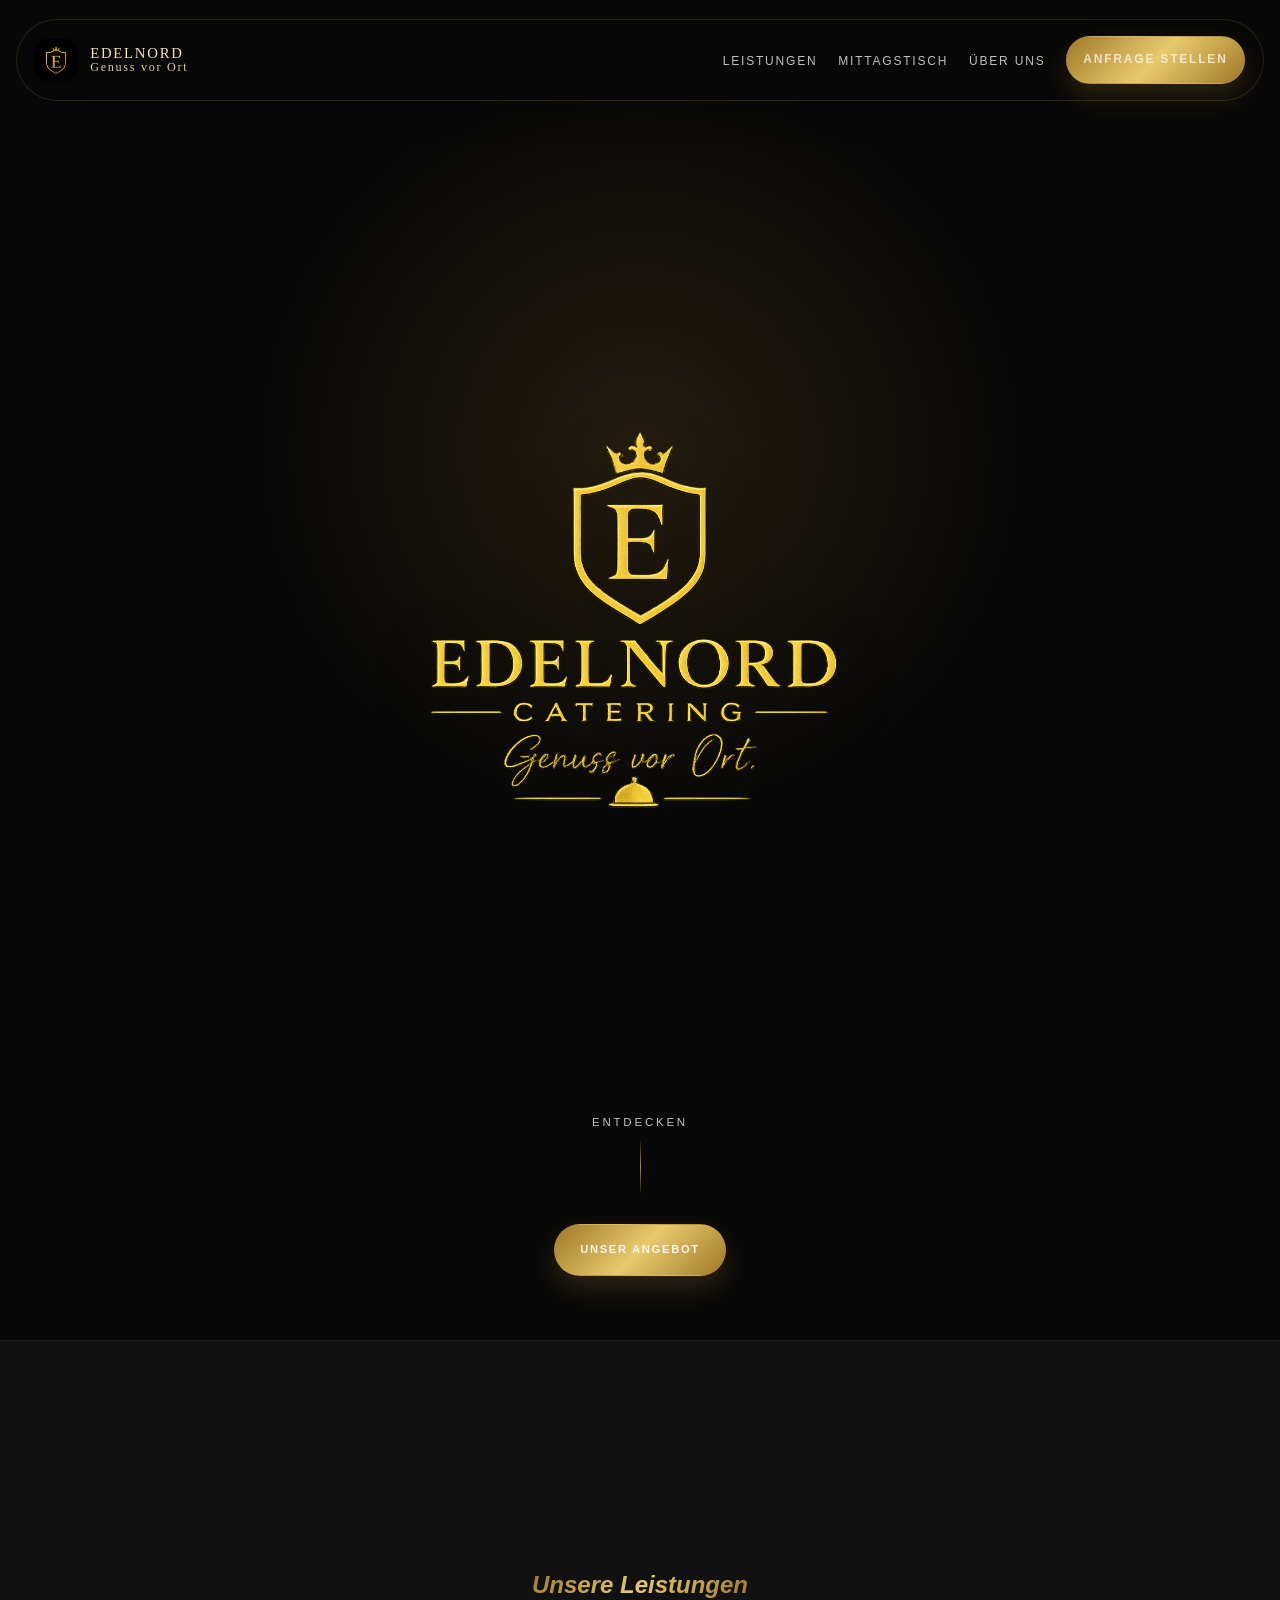
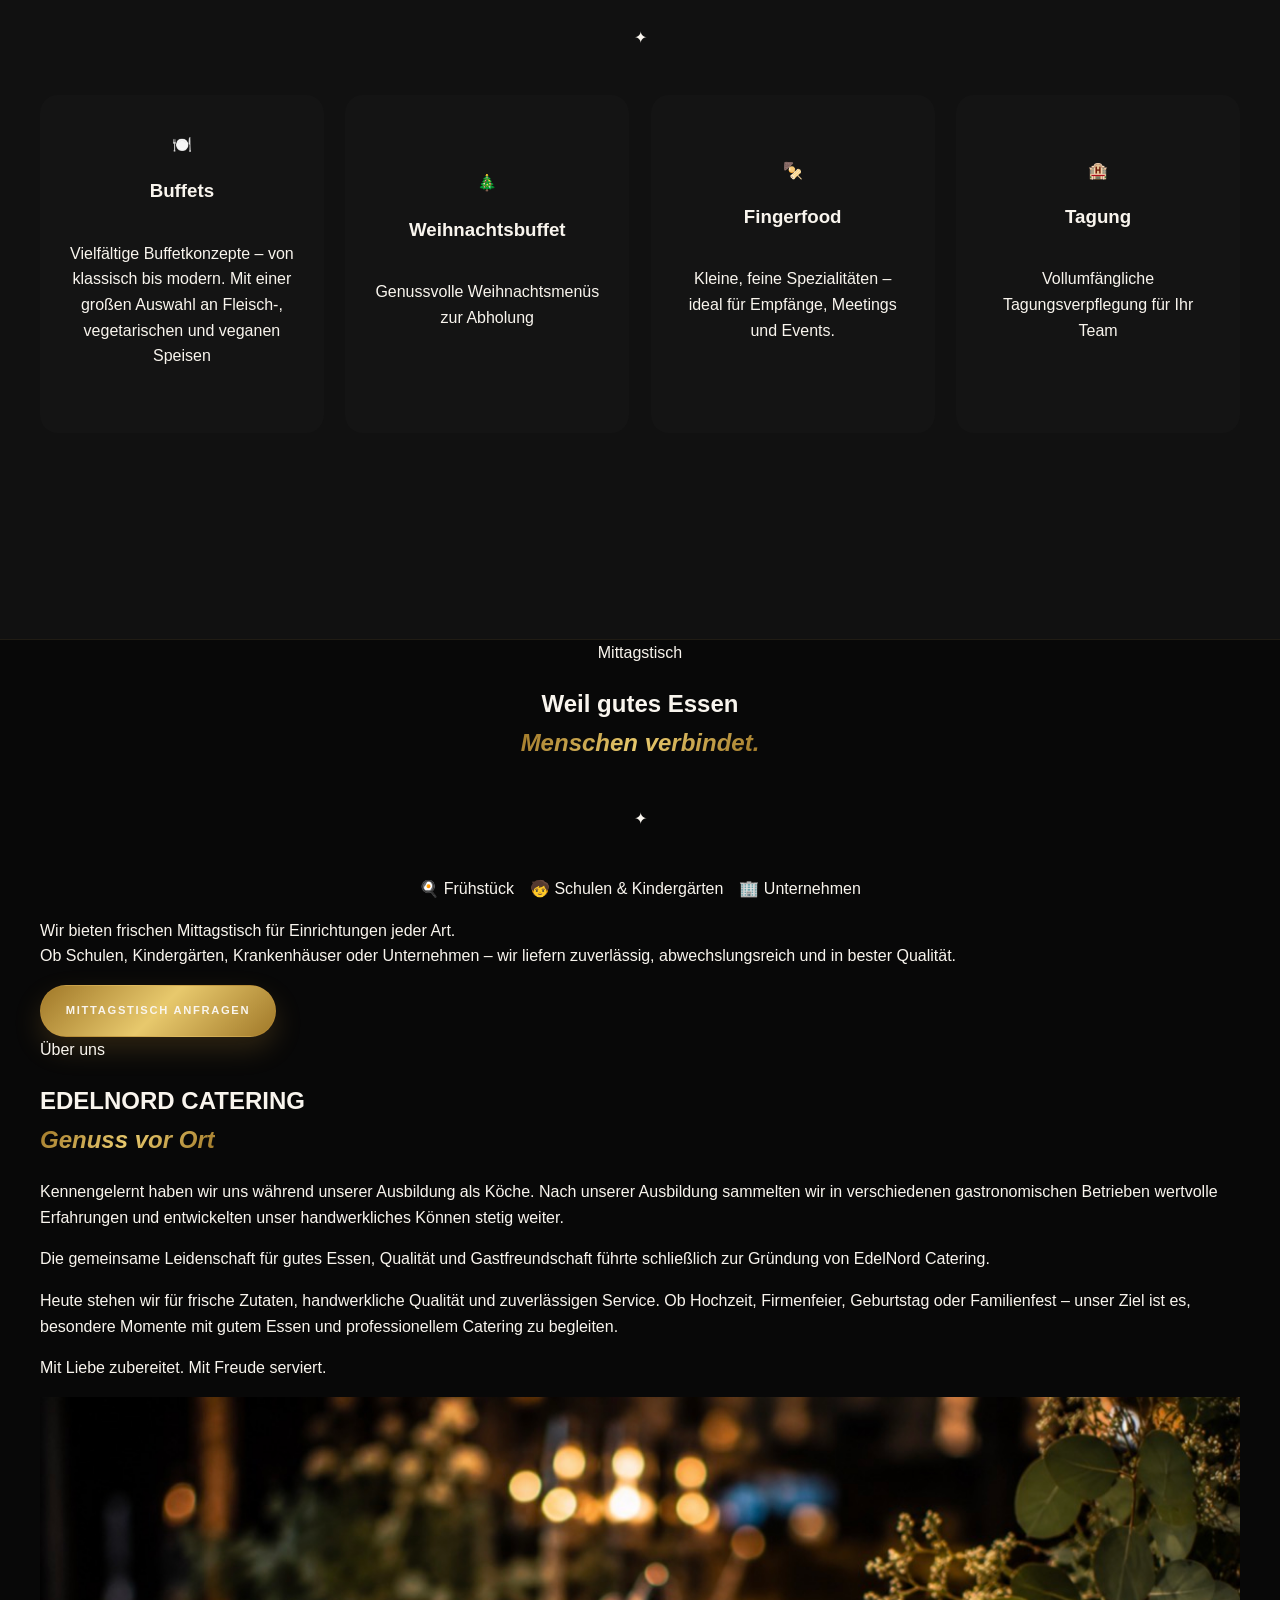
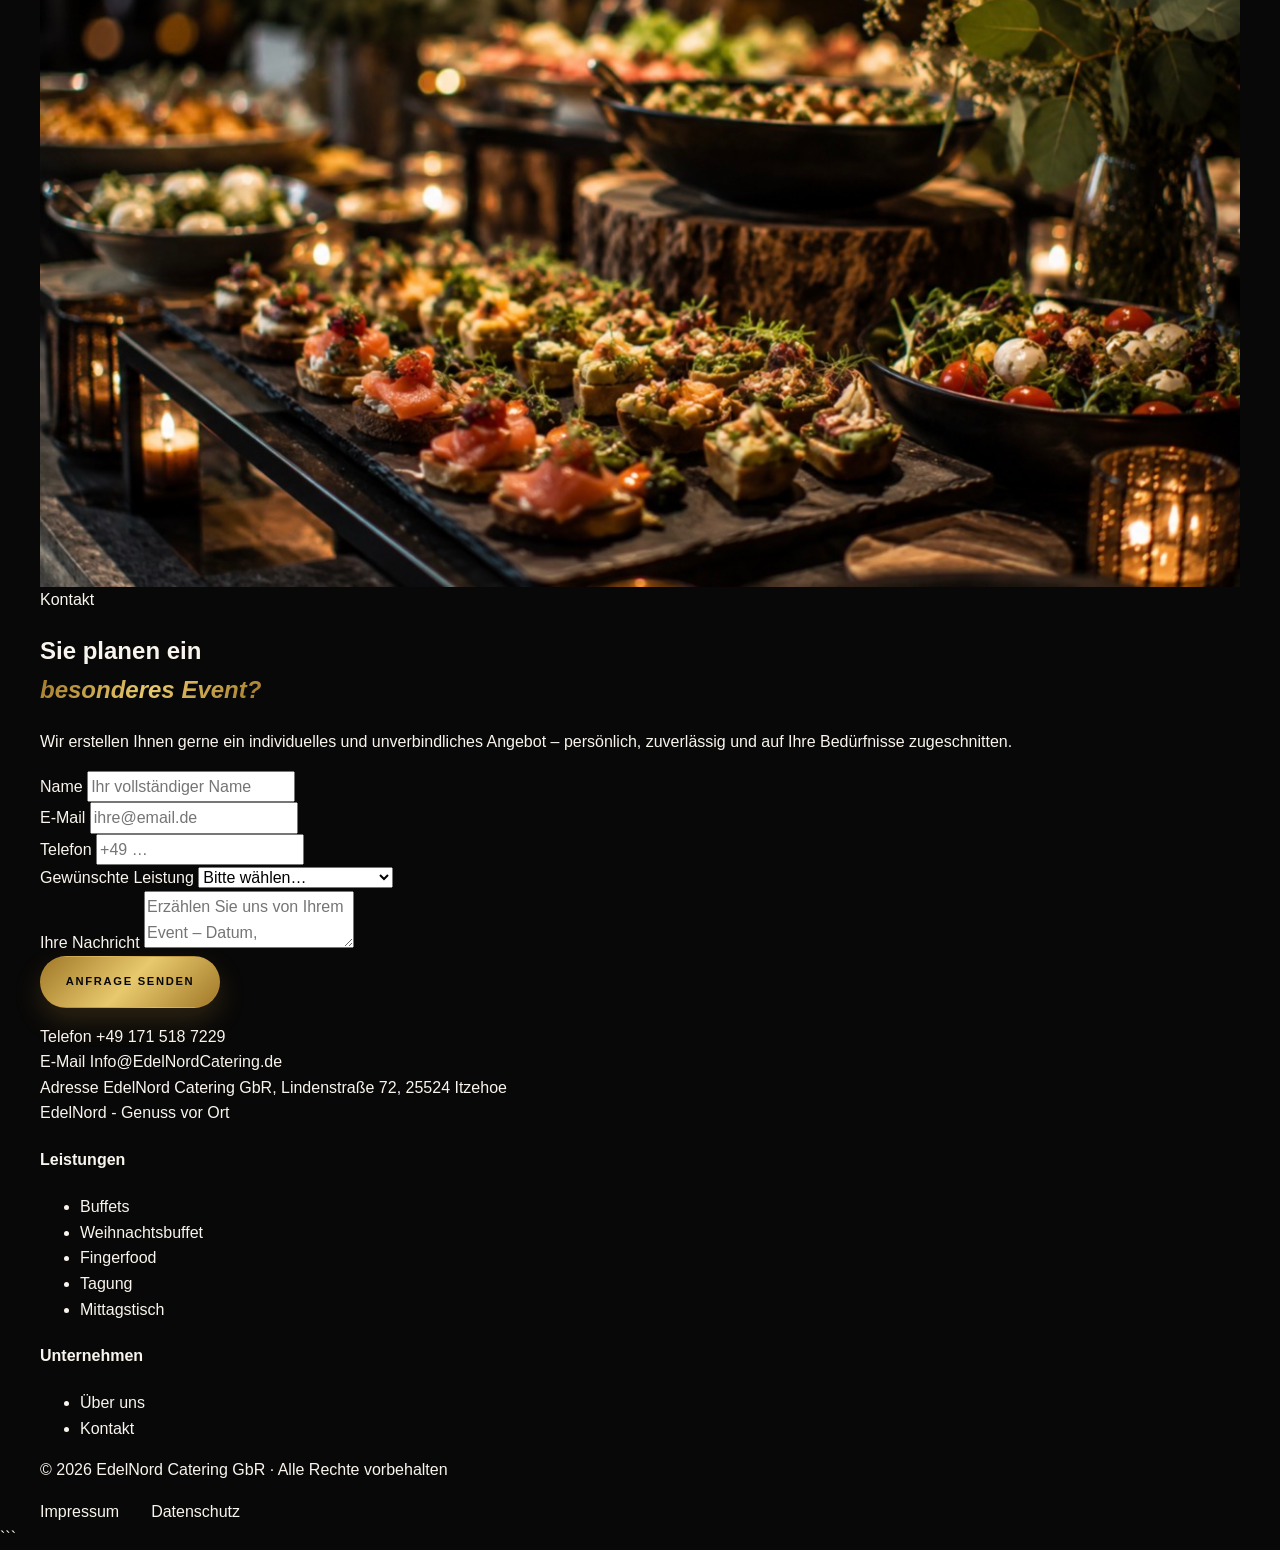
==== commit 24b59ea7: "Update index.html" ====
--- a/index.html
+++ b/index.html
@@ -82,17 +82,15 @@
     </div>
   </section>
 
-  <!-- ══════════════════════════════════════
+<!-- ══════════════════════════════════════
        LEISTUNGEN
   ══════════════════════════════════════ -->
   <section id="leistungen" class="services">
     <div class="section-inner">
       <div class="services-header reveal">
-        <span class="section-label">Unsere Leistungen</span>
         <h2 class="section-title">
-          <br>
           <em style="font-style:italic; background: linear-gradient(135deg, var(--gold-deep), var(--gold-bright) 50%, var(--gold-deep)); -webkit-background-clip: text; -webkit-text-fill-color: transparent; background-clip: text;">
-            Genuss vor Ort
+            Unsere Leistungen
           </em>
         </h2>
         <div class="divider" style="justify-content:center;">
--- a/css/style.css
+++ b/css/style.css
@@ -355,114 +355,4 @@
   flex-direction: column;
   align-items: center;
   justify-content: center;
-  text-align: center;
-  text-decoration: none;
-  color: inherit;
-  border: 1px solid rgba(201, 148, 58, 0.12);
-  box-shadow: 0 15px 30px rgba(0, 0, 0, 0.08);
-}
-
-.service-card::before {
-  content: "";
-  position: absolute;
-  top: 0;
-  left: 0;
-  width: 100%;
-  height: 2px;
-  background: linear-gradient(90deg, transparent, var(--gold), transparent);
-  transform: scaleX(0);
-  transition: transform var(--transition);
-}
-
-.service-card:hover::before {
-  transform: scaleX(1);
-}
-
-.service-card:hover {
-  background: rgba(20, 20, 20, 0.97);
-  transform: translateY(-10px);
-  box-shadow: 0 22px 38px rgba(0, 0, 0, 0.18);
-}
-
-.service-card:hover .service-icon {
-  color: var(--gold-bright);
-}
-
-.service-icon {
-  font-size: 2.15rem;
-  color: var(--gold);
-  margin-bottom: 1rem;
-  display: block;
-  transition: color var(--transition);
-}
-
-.service-name {
-  font-family: var(--font-display);
-  font-size: clamp(1.9rem, 2.2vw, 2.5rem);
-  font-weight: 300;
-  margin: 0 0 0.8rem;
-  color: var(--white);
-}
-
-.service-desc {
-  font-size: 0.92rem;
-  font-weight: 300;
-  line-height: 1.75;
-  color: var(--white-dim);
-  max-width: 220px;
-  margin: 0;
-}
-
-.service-number {
-  position: absolute;
-  bottom: 1.4rem;
-  right: 1.4rem;
-  font-family: var(--font-display);
-  font-size: 3rem;
-  font-weight: 300;
-  color: rgba(201, 148, 58, 0.06);
-  line-height: 1;
-  pointer-events: none;
-}
-
-.services-cta {
-  margin-top: 1.8rem;
-  text-align: center;
-}
-
-.offers {
-  background: #0b0b0b;
-  padding: 5rem 0;
-}
-
-.offers-header {
-  text-align: center;
-  margin: 0 auto 2.4rem;
-}
-
-.offer-pill {
-  display: flex;
-  align-items: center;
-  justify-content: center;
-  gap: 0.7rem;
-  width: min(100%, 760px);
-  margin: 0 auto 0.8rem;
-  padding: 1rem 1.3rem;
-  border-radius: 999px;
-  background: rgba(255, 255, 255, 0.01);
-  border: 1px solid rgba(201, 148, 58, 0.12);
-  color: var(--white);
-  transition: transform var(--transition), border-color var(--transition);
-}
-
-.offer-pill:hover {
-  transform: translateY(-2px);
-  border-color: rgba(201, 148, 58, 0.35);
-}
-
-.offer-icon {
-  font-size: 1.15rem;
-}
-
-.offer-name {
-  font-size: 1rem;
+  text-align: center
